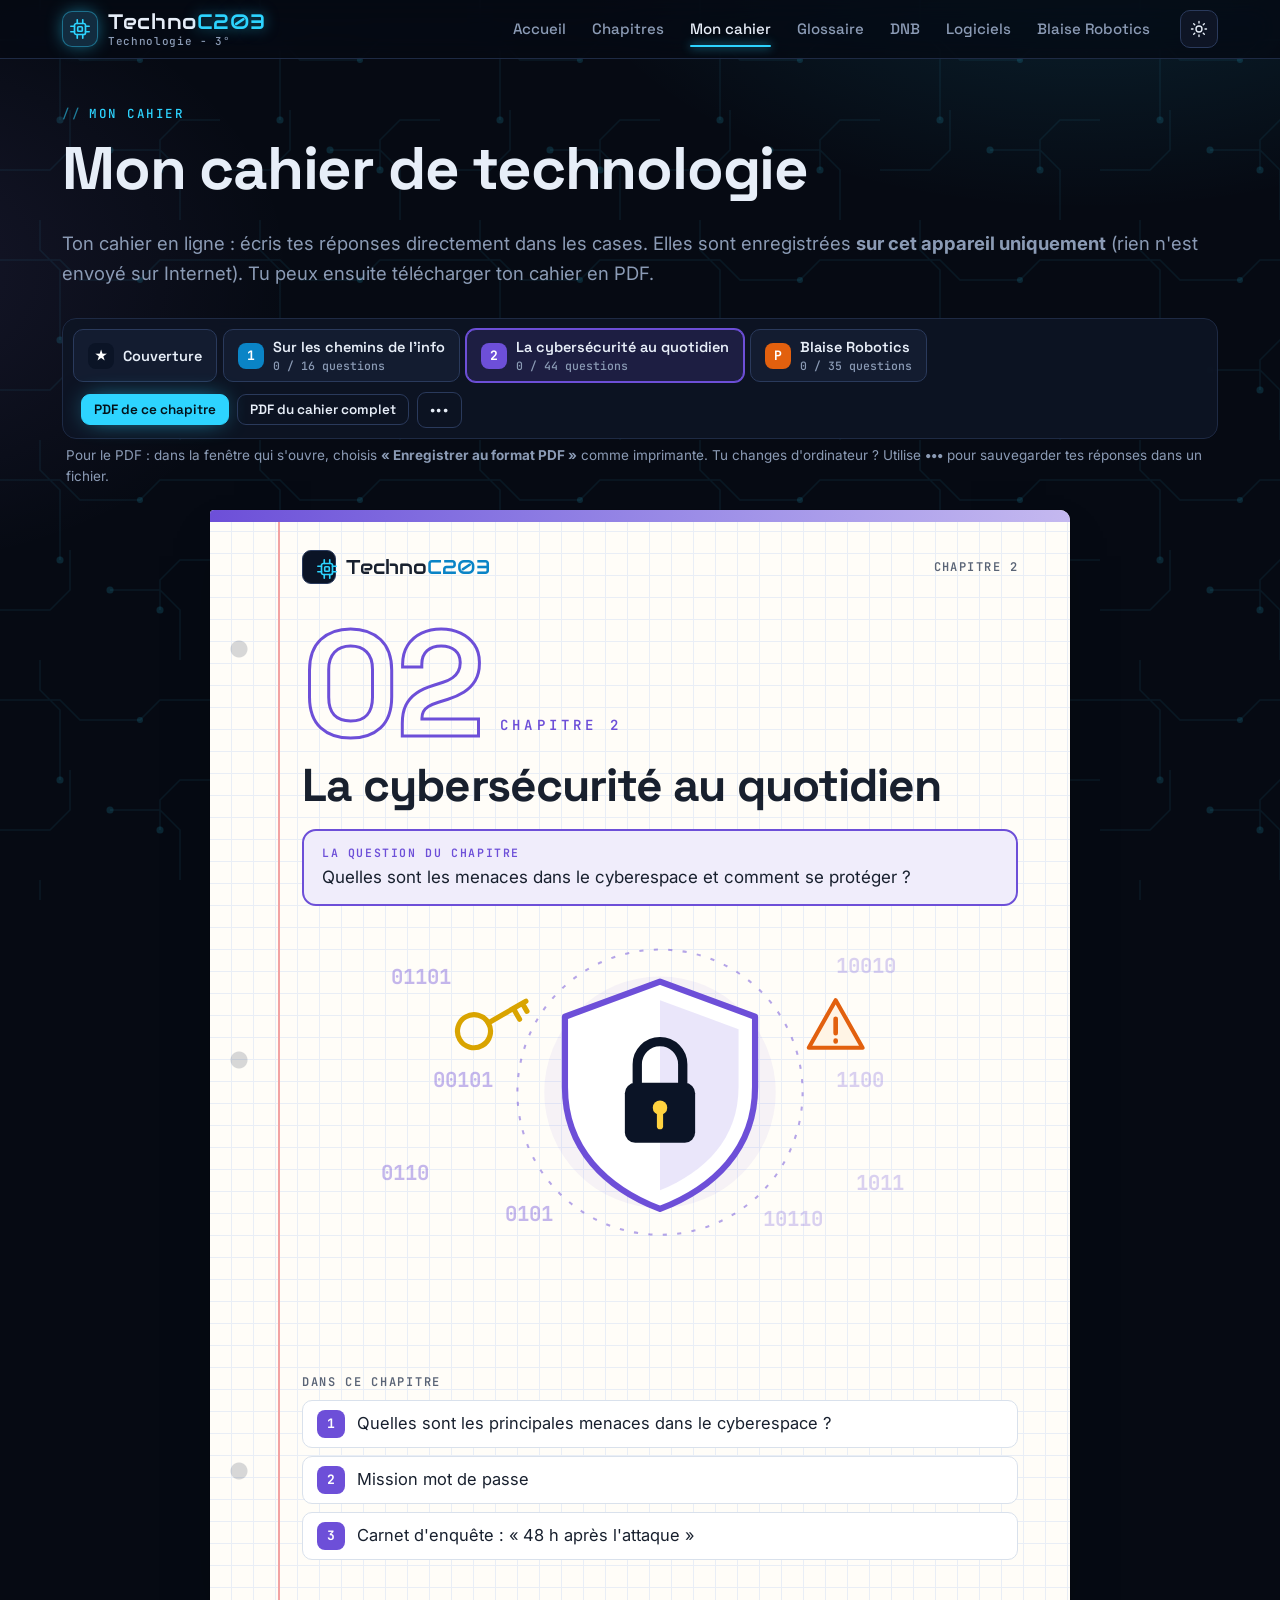
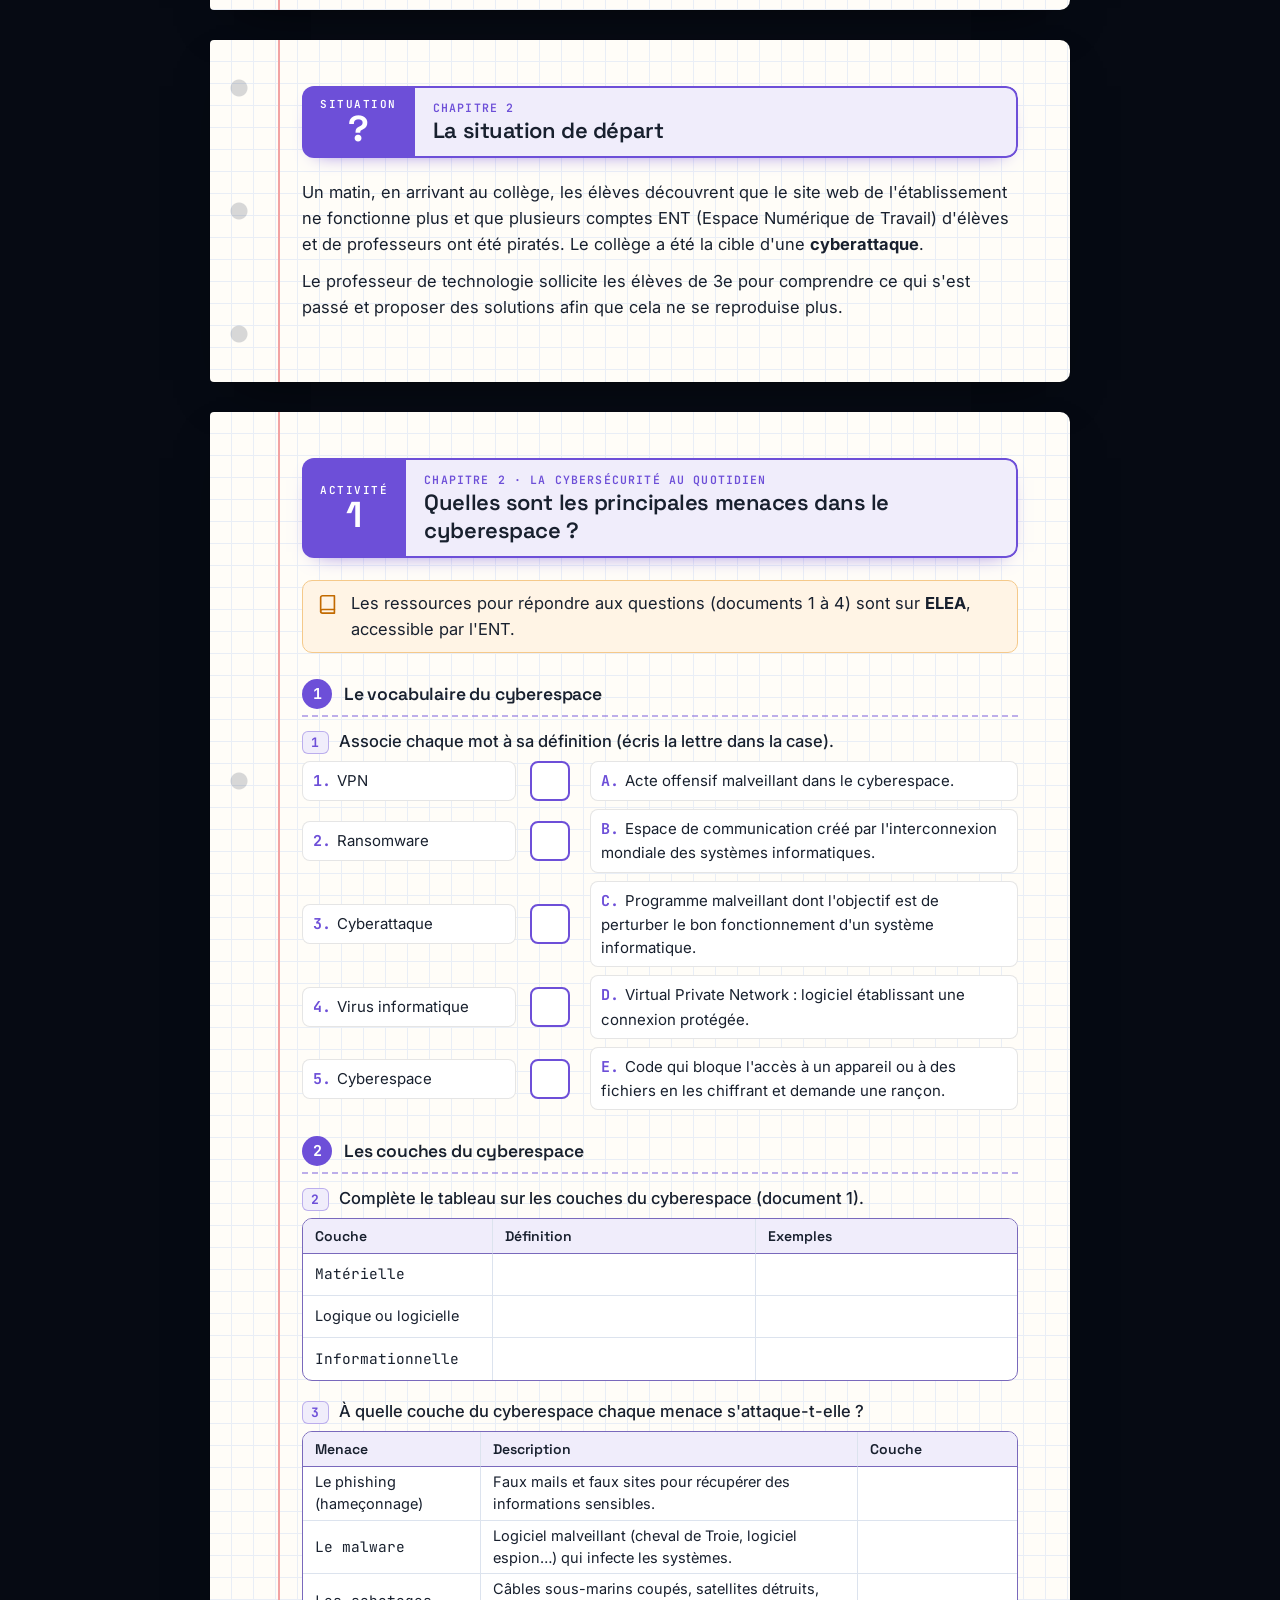
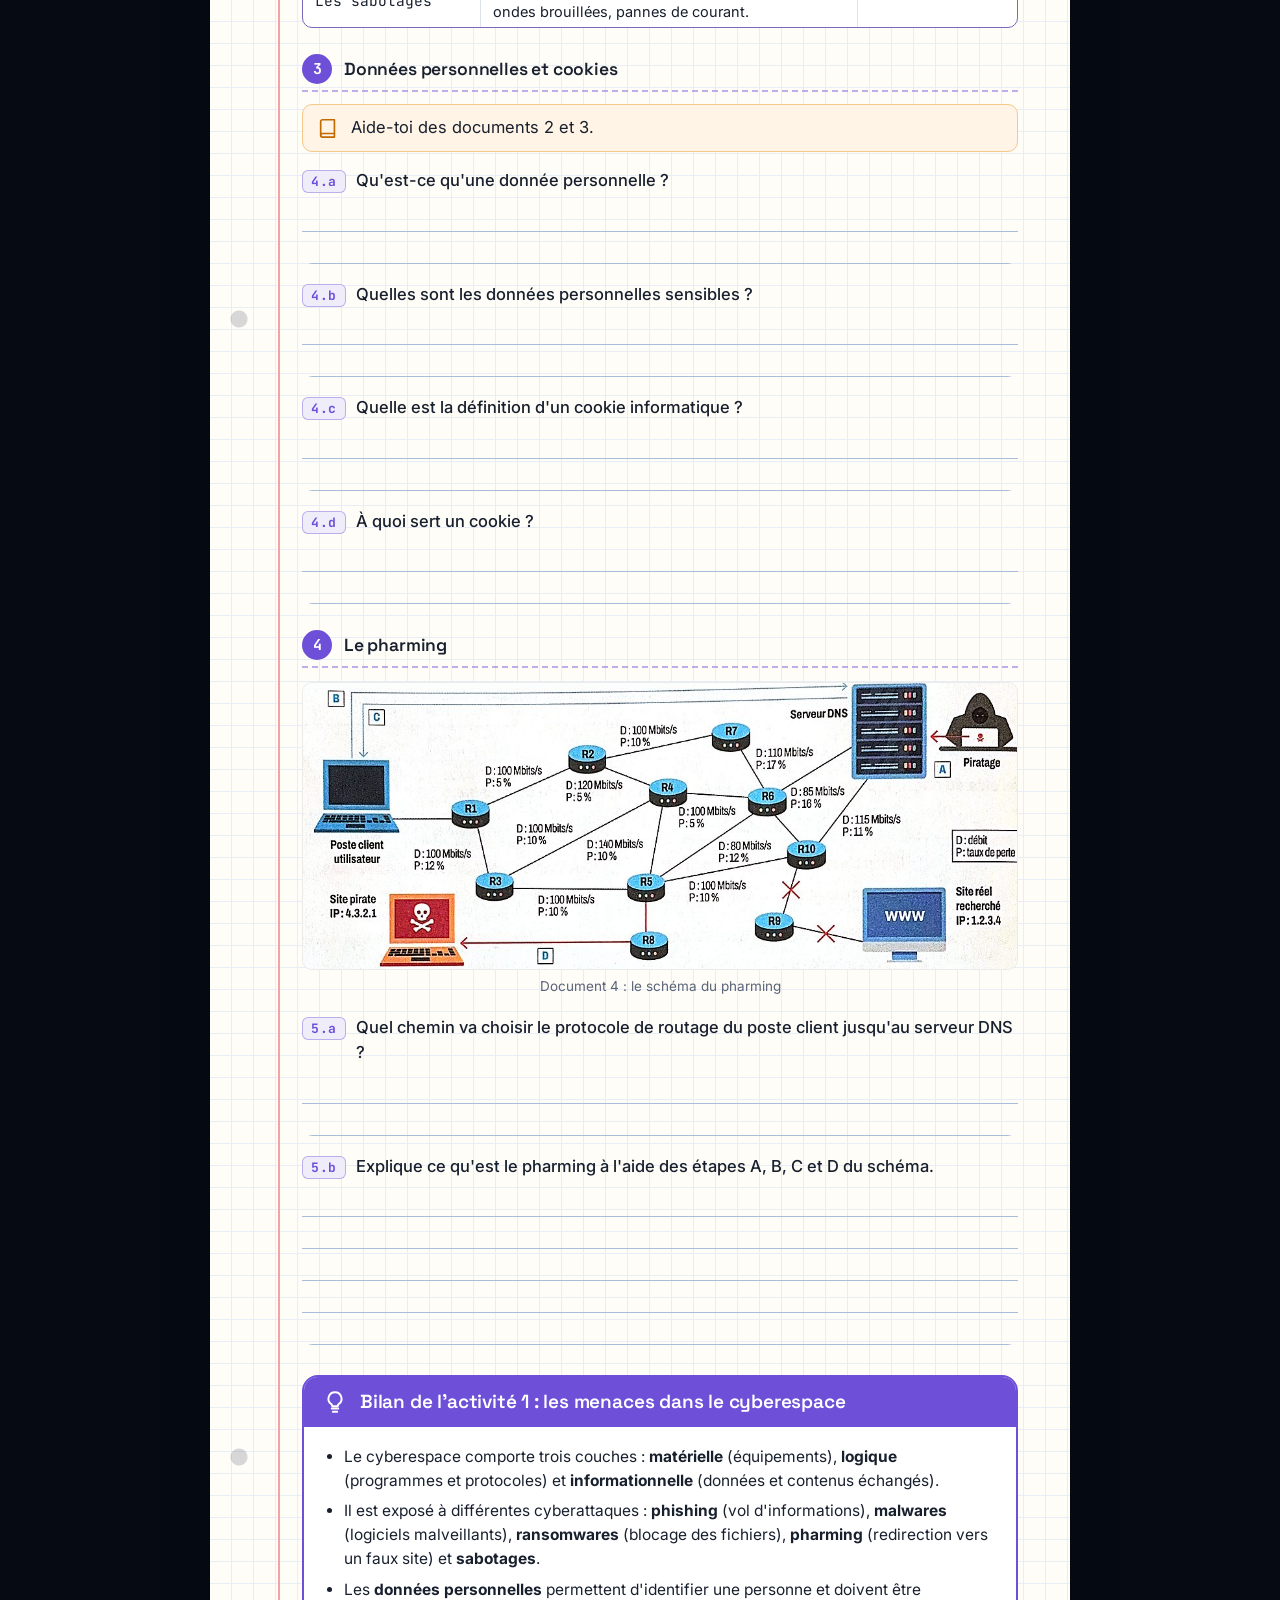
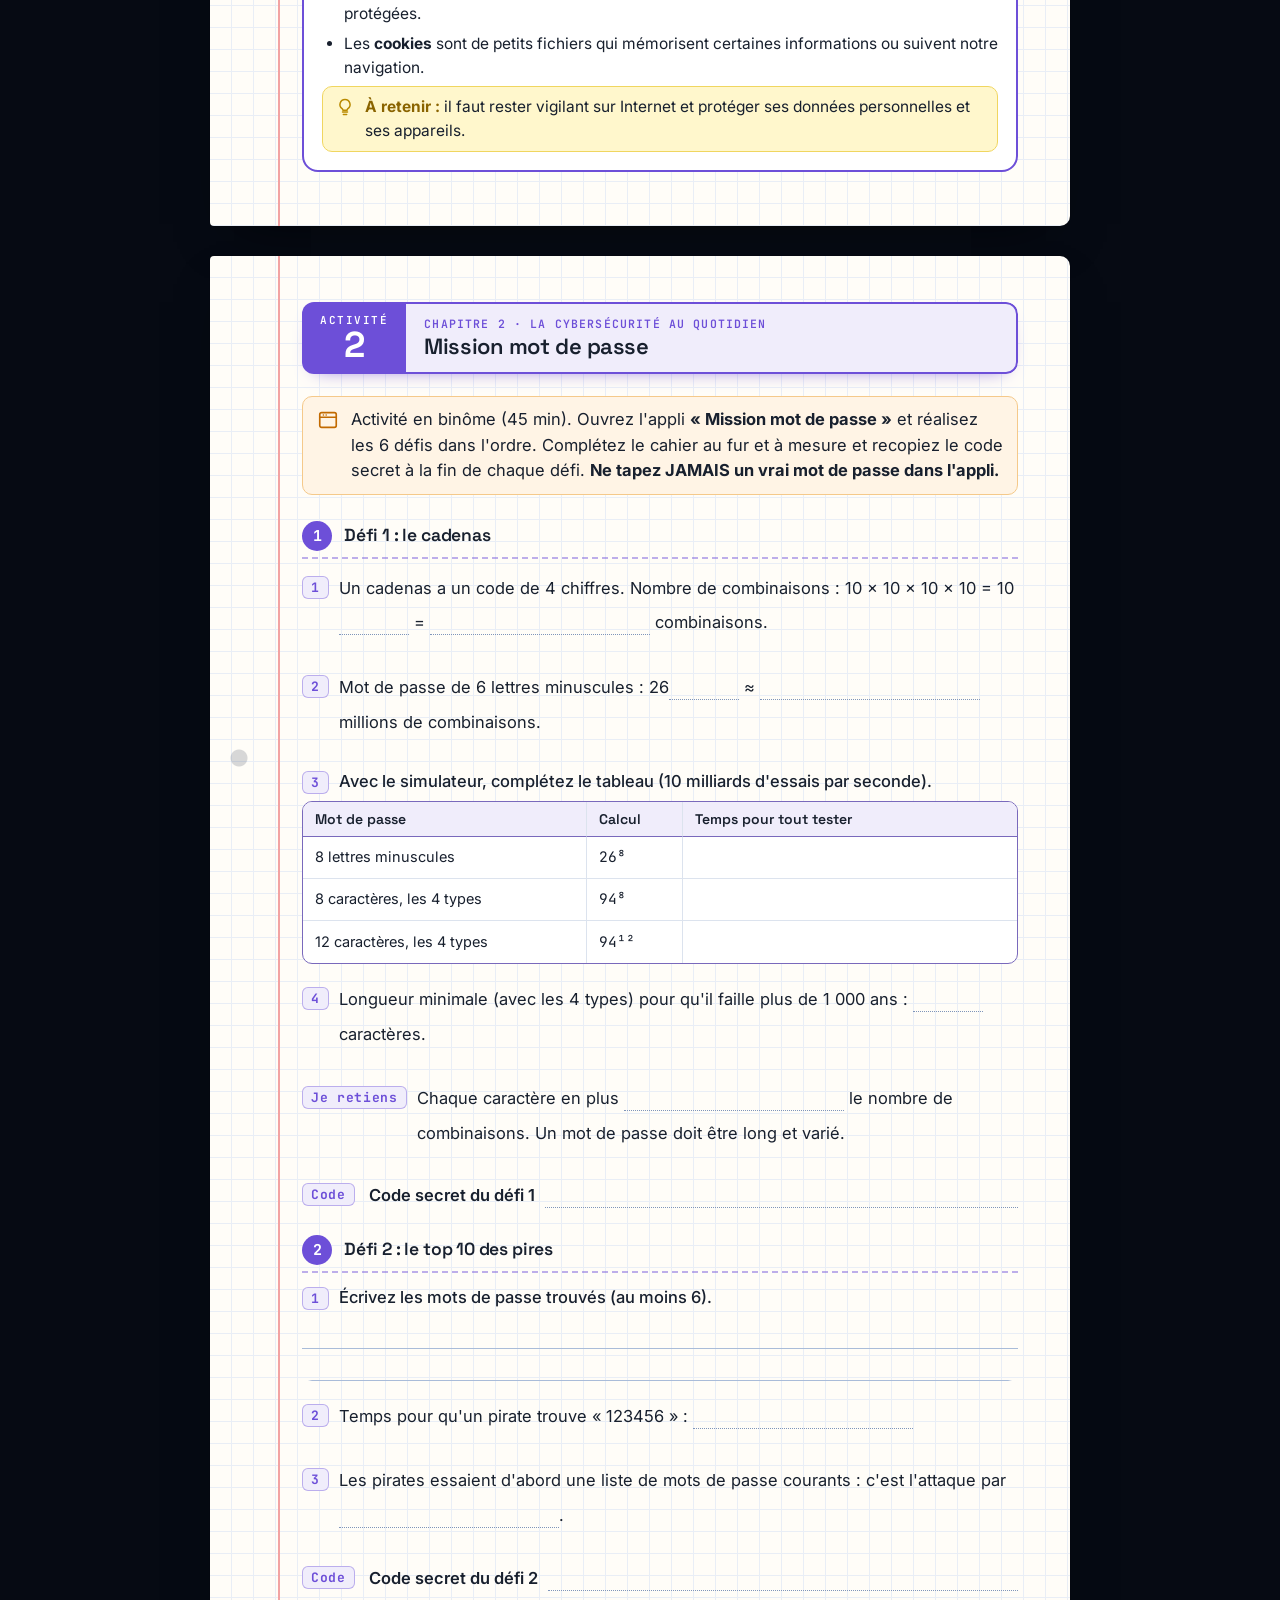
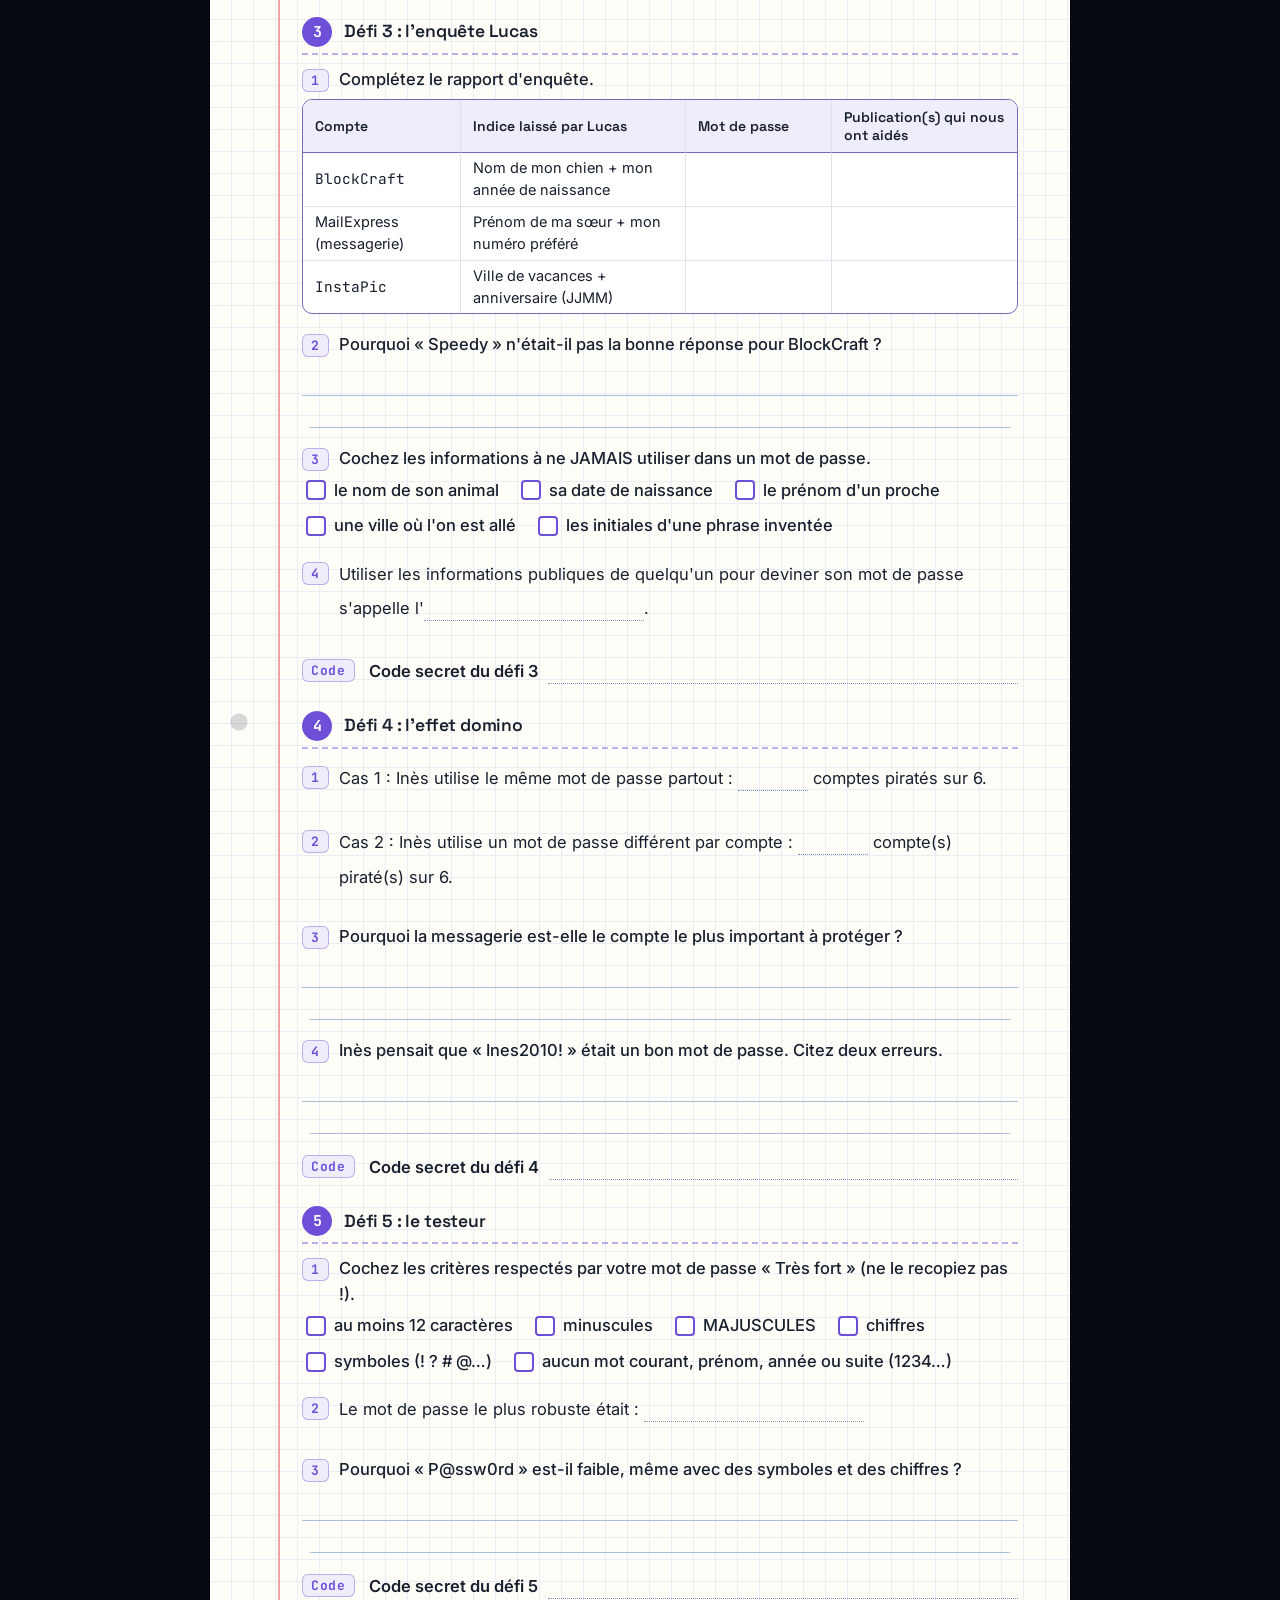
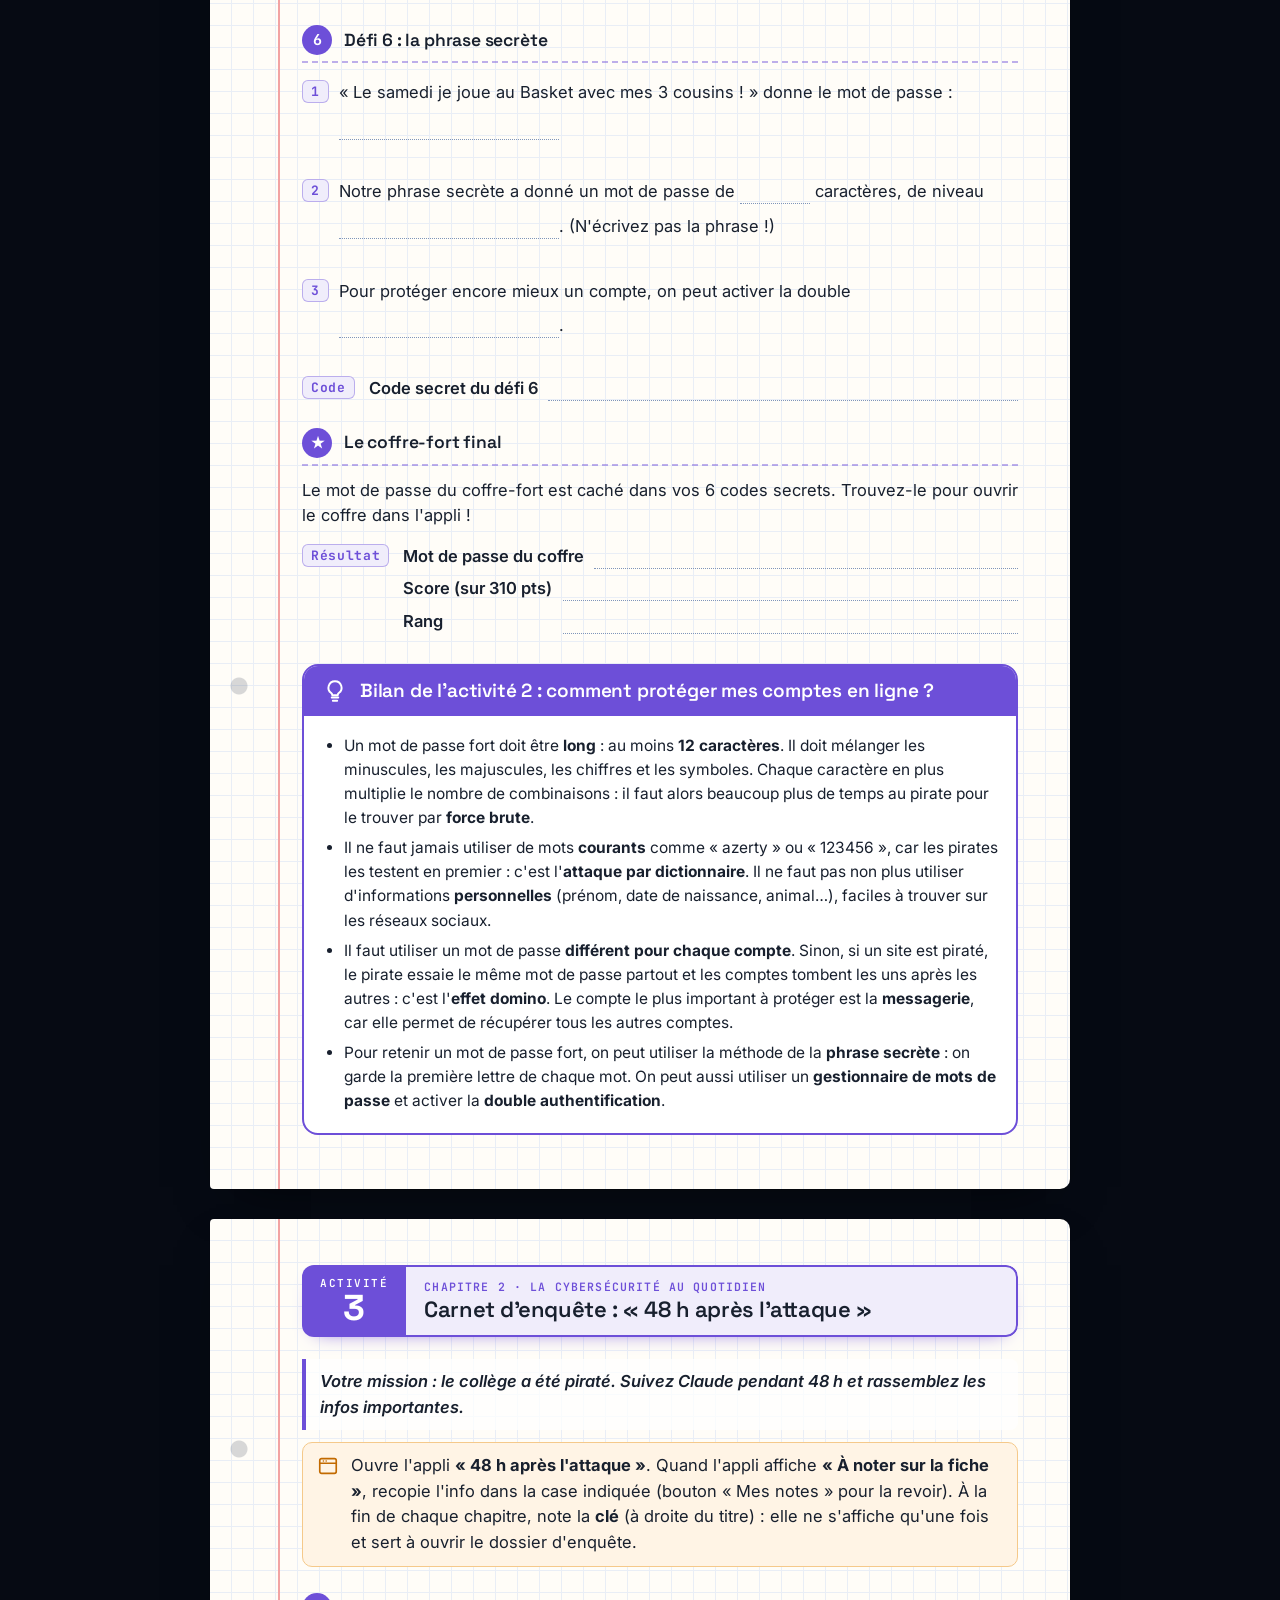
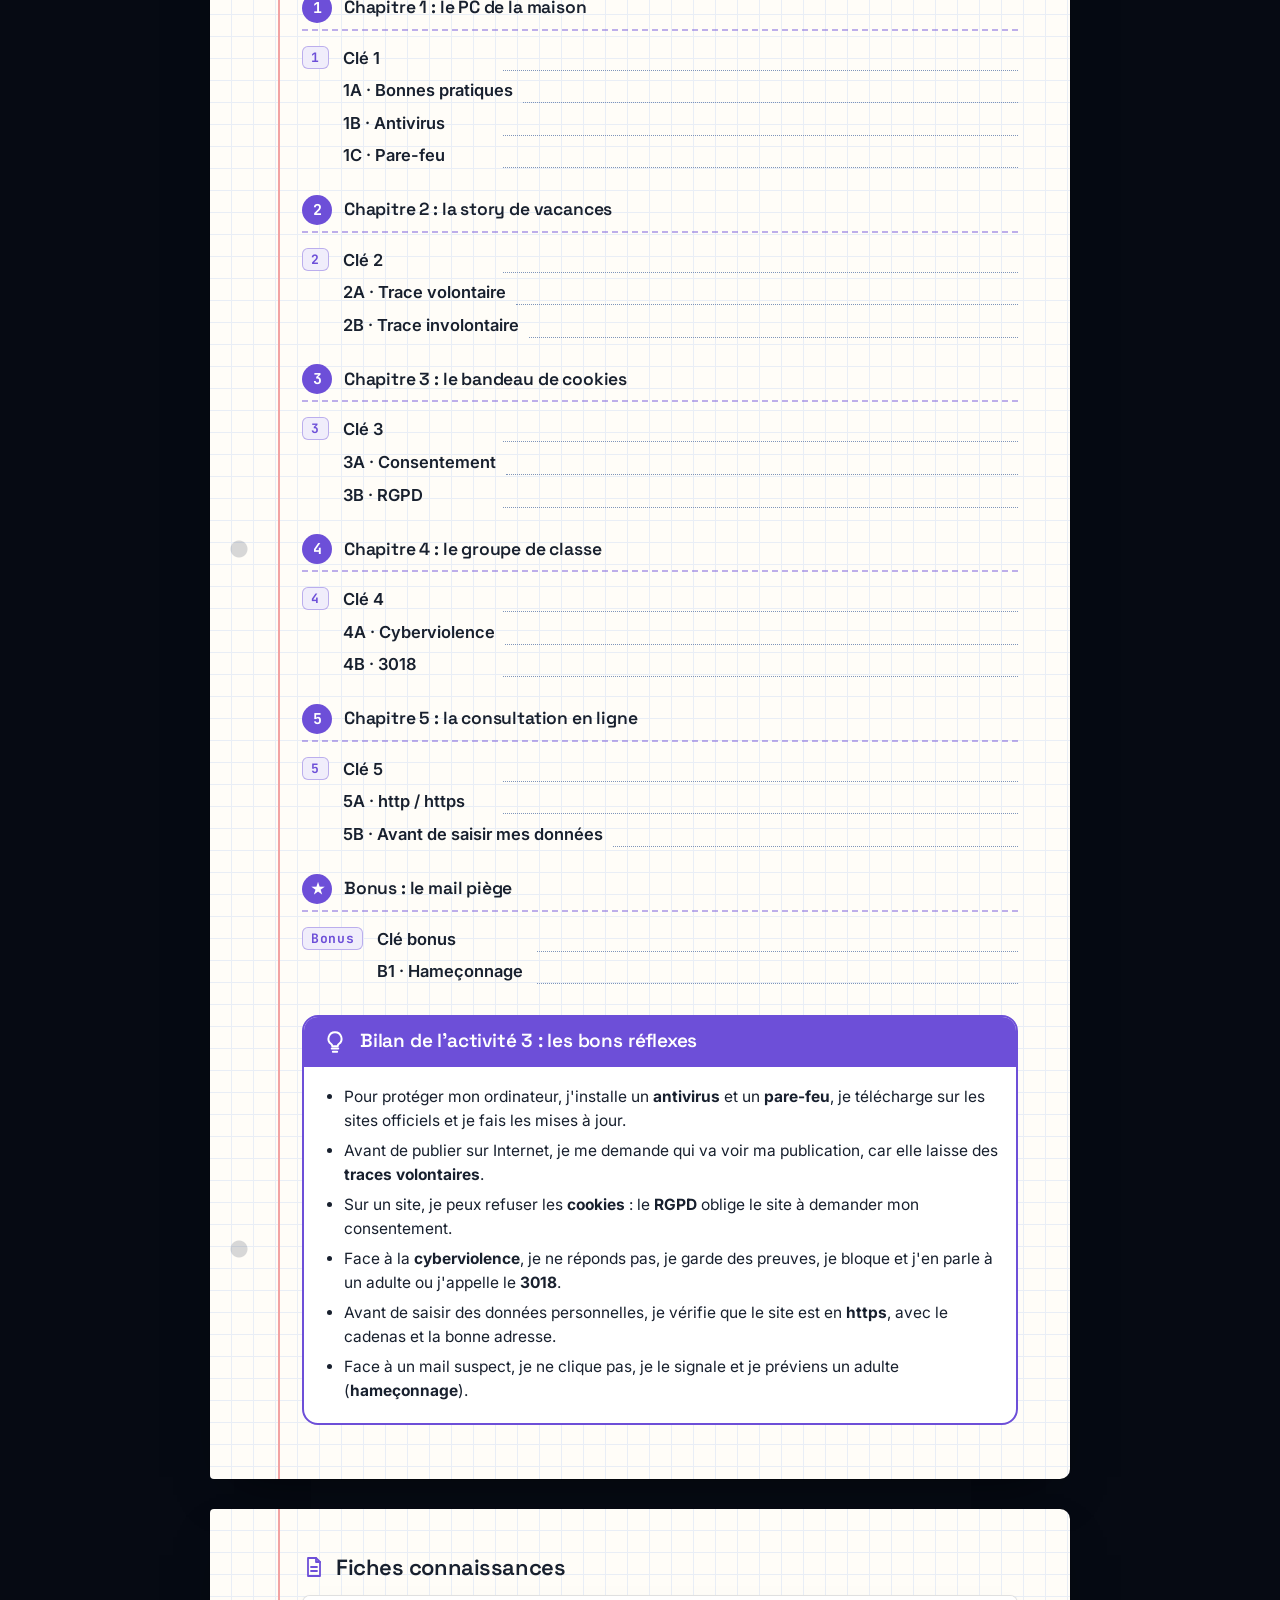
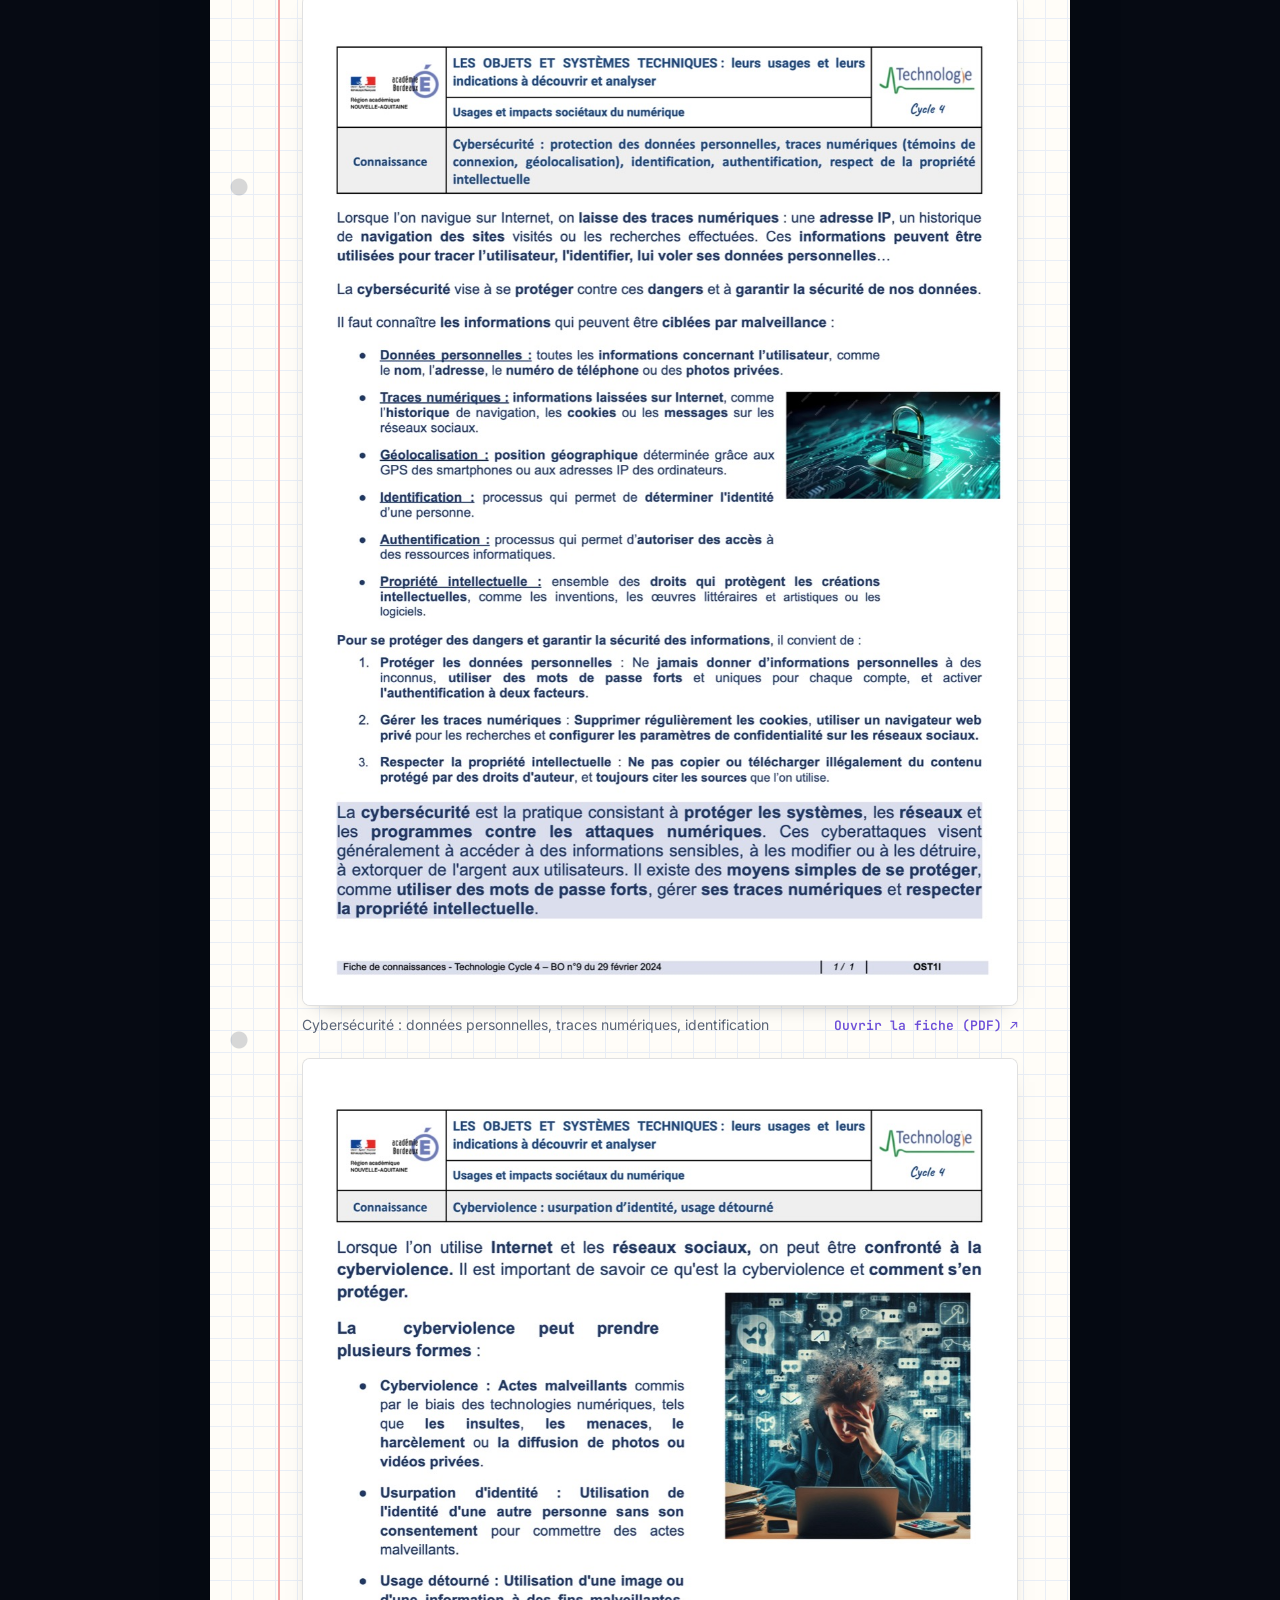
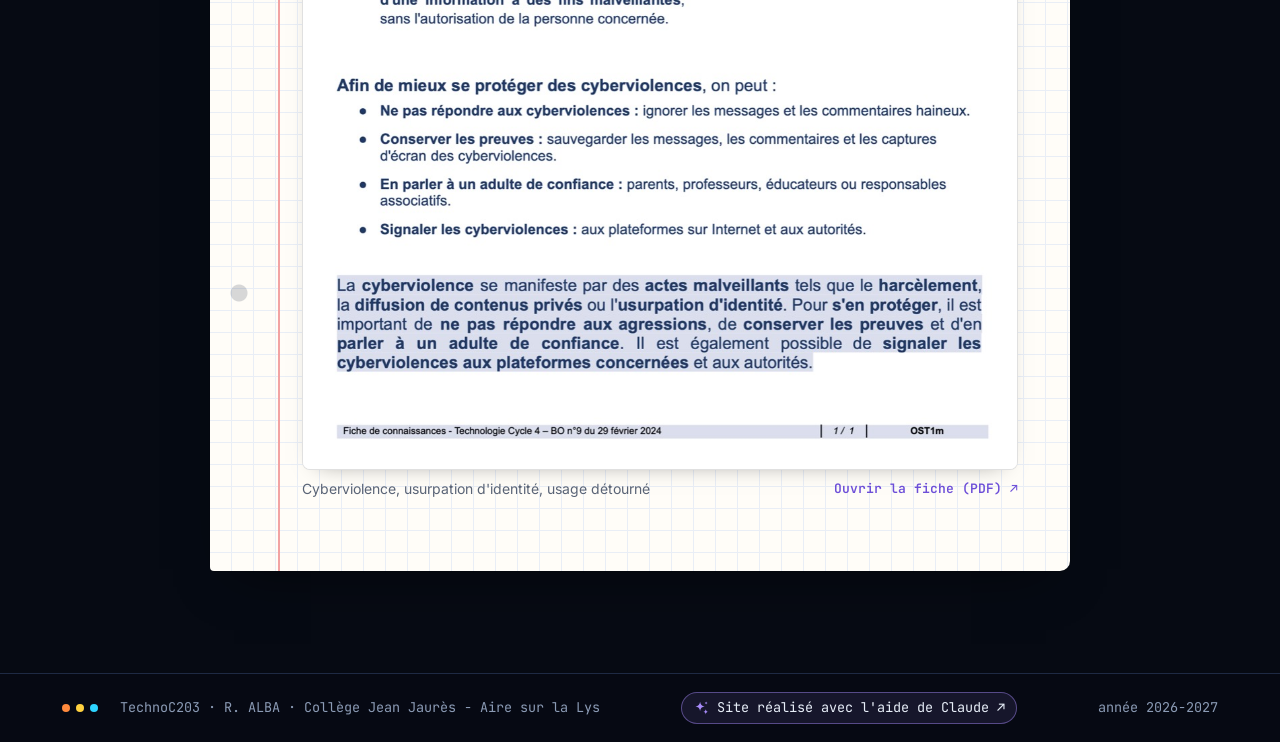
==== cahier.html @ 28602f2d "Mon cahier : activités du chapitre 2 et projet Blaise Robotics Co-Authored-By: Claude Opus 5.5 <nore" ====
<!doctype html>
<html lang="fr">
<head>
<meta charset="utf-8">
<meta name="viewport" content="width=device-width, initial-scale=1">
<title>Mon cahier — TechnoC203</title>
<link rel="preconnect" href="https://fonts.googleapis.com"><link rel="preconnect" href="https://fonts.gstatic.com" crossorigin>
<link rel="stylesheet" href="https://fonts.googleapis.com/css2?family=Audiowide&family=Inter:wght@400;500;600&family=Space+Grotesk:wght@500;600;700&family=JetBrains+Mono:wght@400;500;700&family=Patrick+Hand&display=swap">
<link rel="stylesheet" href="assets/css/style.css?v=20261123131023">
<link rel="stylesheet" href="assets/css/cahier.css?v=20261123131023">
<script src="assets/js/site.js?v=20261123131023"></script>
<script src="assets/js/data/chapitres/liste.js?v=20261123131023"></script>
<script src="assets/js/data/visibilite.js?v=20261123131023"></script>
<script src="assets/js/data/cahier.js?v=20261123131023"></script>
</head>
<body>
<main>
  <header class="page-head noprint">
    <span class="eyebrow">Mon cahier</span>
    <h1>Mon cahier de technologie</h1>
    <p class="lead">Ton cahier en ligne : écris tes réponses directement dans les cases. Elles sont enregistrées <b>sur cet appareil uniquement</b> (rien n'est envoyé sur Internet). Tu peux ensuite télécharger ton cahier en PDF.</p>
  </header>

  <div class="cahier-bar noprint">
    <div class="ctabs" role="tablist" id="tabs"></div>
    <div class="cactions">
      <span class="saved" id="saved" aria-live="polite"></span>
      <button class="btn small" id="pdfChap" type="button">PDF de ce chapitre</button>
      <button class="btn small ghost" id="pdfTout" type="button">PDF du cahier complet</button>
      <details class="more">
        <summary class="btn small ghost" aria-label="Autres actions">•••</summary>
        <div class="more-menu">
          <button type="button" id="exporter">Sauvegarder mes réponses dans un fichier</button>
          <label>Reprendre une sauvegarde<input type="file" id="importer" accept=".json,application/json" hidden></label>
          <button type="button" id="effacer" class="danger">Effacer toutes mes réponses</button>
        </div>
      </details>
    </div>
  </div>
  <p class="pdf-hint noprint">Pour le PDF : dans la fenêtre qui s'ouvre, choisis <b>« Enregistrer au format PDF »</b> comme imprimante. Tu changes d'ordinateur ? Utilise <b>•••</b> pour sauvegarder tes réponses dans un fichier.</p>

  <div id="cahier"></div>
</main>

<script src="assets/js/cahier.js?v=20261123131023"></script>
</body>
</html>
---- assets/css/style.css ----
/* ==========================================================
   Techno 3e — feuille de style commune
   Identité « labo tech » : circuit imprimé, néons, et le
   triptyque Matière (orange) · Énergie (jaune) · Information (cyan).
   ========================================================== */

:root{
  /* --- thème sombre (par défaut) --- */
  --bg:#060A13; --bg-2:#0A1020;
  --surface:#0E1525; --surface-2:#131C30; --surface-3:#1A2540;
  --ink:#E7EEF8; --muted:#8B9BB5; --line:#1E2A44; --line-2:#2A3A5C;
  --accent:#2DD4FF; --accent-ink:#03121A;

  /* triptyque */
  --matiere:#FF8A3D; --energie:#FFD23F; --information:#2DD4FF;

  /* thèmes du programme */
  --t1:var(--information);  /* informatique & programmation */
  --t2:var(--energie);      /* énergie */
  --t3:#A78BFA;             /* objets & systèmes / robot */
  --t4:var(--matiere);      /* matériaux & conception */
  --t5:#4ADE80;             /* développement durable */
  --t6:#F472B6;             /* réseaux & communication */
  --ok:#4ADE80; --ko:#FB7185;

  --trace:rgba(45,212,255,.07); --via:rgba(45,212,255,.13);
  --glow:0 0 0 1px color-mix(in srgb, var(--c, var(--accent)) 55%, transparent), 0 12px 40px -12px color-mix(in srgb, var(--c, var(--accent)) 55%, transparent);
  --shadow:0 1px 0 rgba(255,255,255,.03) inset, 0 10px 30px -14px rgba(0,0,0,.6);
  --radius:16px;
  --f-display:"Space Grotesk","Segoe UI",system-ui,sans-serif;
  --f-body:"Inter",system-ui,-apple-system,"Segoe UI",Roboto,sans-serif;
  --f-mono:"JetBrains Mono",ui-monospace,Menlo,Consolas,monospace;
  color-scheme:dark;
}
:root[data-theme="light"]{
  --bg:#F3F6FB; --bg-2:#EAF0F8;
  --surface:#FFFFFF; --surface-2:#F5F8FC; --surface-3:#EBF1F8;
  --ink:#0A1222; --muted:#55657E; --line:#DCE4EF; --line-2:#C7D3E3;
  --accent:#0088B8; --accent-ink:#FFFFFF;
  --matiere:#D9600F; --energie:#B98A00; --information:#0088B8;
  --t3:#6D4FD8; --t5:#16A34A; --t6:#D0337E; --ok:#16A34A; --ko:#DC2647;
  --trace:rgba(0,120,170,.07); --via:rgba(0,120,170,.12);
  --shadow:0 1px 2px rgba(10,18,34,.05), 0 10px 28px -14px rgba(10,18,34,.18);
  color-scheme:light;
}

*{box-sizing:border-box}
html{scroll-behavior:smooth}
body{
  margin:0; font-family:var(--f-body); font-size:16.5px; line-height:1.6; color:var(--ink);
  background-color:var(--bg);
  background-image:
    radial-gradient(900px 500px at 85% -10%, color-mix(in srgb, var(--information) 14%, transparent), transparent 60%),
    radial-gradient(700px 500px at -10% 30%, color-mix(in srgb, var(--t3) 10%, transparent), transparent 60%),
    var(--pcb);
  background-attachment:fixed;
  min-height:100vh; display:flex; flex-direction:column;
  -webkit-font-smoothing:antialiased;
}
/* motif circuit imprimé (pistes + pastilles) */
:root{ --pcb:url("data:image/svg+xml,%3Csvg xmlns='http://www.w3.org/2000/svg' width='220' height='220' fill='none'%3E%3Cg stroke='%232DD4FF' stroke-opacity='.07' stroke-width='1.5'%3E%3Cpath d='M0 40h60l20 20h60l20-20h60M40 0v30l20 20v70M180 220v-50l-20-20H110M220 120h-40l-20 20v30M0 170h50l20-20v-40'/%3E%3C/g%3E%3Cg fill='%232DD4FF' fill-opacity='.14'%3E%3Ccircle cx='60' cy='120' r='3.5'/%3E%3Ccircle cx='110' cy='150' r='3.5'/%3E%3Ccircle cx='160' cy='170' r='3.5'/%3E%3Ccircle cx='70' cy='110' r='0'/%3E%3Ccircle cx='140' cy='60' r='3'/%3E%3C/g%3E%3C/svg%3E"); }
:root[data-theme="light"]{ --pcb:url("data:image/svg+xml,%3Csvg xmlns='http://www.w3.org/2000/svg' width='220' height='220' fill='none'%3E%3Cg stroke='%230088B8' stroke-opacity='.08' stroke-width='1.5'%3E%3Cpath d='M0 40h60l20 20h60l20-20h60M40 0v30l20 20v70M180 220v-50l-20-20H110M220 120h-40l-20 20v30M0 170h50l20-20v-40'/%3E%3C/g%3E%3Cg fill='%230088B8' fill-opacity='.14'%3E%3Ccircle cx='60' cy='120' r='3.5'/%3E%3Ccircle cx='110' cy='150' r='3.5'/%3E%3Ccircle cx='160' cy='170' r='3.5'/%3E%3Ccircle cx='140' cy='60' r='3'/%3E%3C/g%3E%3C/svg%3E"); }

main{flex:1; width:100%; max-width:1200px; margin:0 auto; padding:34px 22px 72px}
a{color:var(--accent); text-underline-offset:3px}
img{max-width:100%}
h1,h2,h3{font-family:var(--f-display); line-height:1.1; margin:0 0 .45em; letter-spacing:-.02em}
h1{font-size:clamp(34px,5.2vw,60px); font-weight:700}
h2{font-size:clamp(22px,2.6vw,28px); font-weight:600}
h3{font-size:18.5px; font-weight:600; letter-spacing:-.01em}
p{margin:0 0 .8em}
code,kbd{font-family:var(--f-mono); font-size:.86em; background:var(--surface-2); border:1px solid var(--line); border-radius:6px; padding:1px 6px}
:focus-visible{outline:2px solid var(--accent); outline-offset:3px; border-radius:6px}
.sr-only{position:absolute;width:1px;height:1px;overflow:hidden;clip:rect(0 0 0 0);white-space:nowrap}
.ico{width:1em; height:1em; display:inline-block; vertical-align:-.15em; flex:none}
::selection{background:color-mix(in srgb, var(--accent) 35%, transparent)}

/* ---------- En-tête ---------- */
.site-header{position:sticky; top:0; z-index:50; background:color-mix(in srgb, var(--bg) 78%, transparent);
  backdrop-filter:blur(14px) saturate(1.4); -webkit-backdrop-filter:blur(14px) saturate(1.4); border-bottom:1px solid var(--line)}
.site-header .bar{max-width:1200px; margin:0 auto; padding:10px 22px; display:flex; align-items:center; gap:18px}
.brand{display:flex; align-items:center; gap:10px; text-decoration:none; color:var(--ink); font-family:var(--f-display); font-weight:700; font-size:19px; white-space:nowrap; letter-spacing:-.02em}
.brand b{color:var(--accent); font-weight:400}
.brand-txt{display:flex; flex-direction:column; line-height:1.05}
.brand-name{font-family:"Audiowide", var(--f-display); font-weight:400; font-size:21px; letter-spacing:.03em}
.brand-name b{text-shadow:0 0 14px color-mix(in srgb, var(--accent) 55%, transparent)}
.brand-sub{font-family:var(--f-mono); font-size:11px; font-weight:500; letter-spacing:.06em; color:var(--muted); margin-top:3px}
.brand-logo{width:36px; height:36px; border-radius:10px; display:grid; place-items:center; color:var(--accent);
  background:color-mix(in srgb, var(--accent) 12%, var(--surface)); border:1px solid color-mix(in srgb, var(--accent) 40%, transparent);
  box-shadow:0 0 20px -6px var(--accent)}
.brand-logo svg{width:22px; height:22px}
.nav{display:flex; gap:2px; margin-left:auto; flex-wrap:wrap}
.nav a{font-family:var(--f-display); font-weight:500; font-size:15px; text-decoration:none; color:var(--muted); padding:7px 12px; border-radius:9px; position:relative}
.nav a:hover{color:var(--ink); background:var(--surface-2)}
.nav a[aria-current="page"]{color:var(--ink)}
.nav a[aria-current="page"]::after{content:""; position:absolute; left:12px; right:12px; bottom:1px; height:2px; border-radius:2px; background:var(--accent); box-shadow:0 0 10px var(--accent)}
.icon-btn{border:1px solid var(--line-2); background:var(--surface); color:var(--ink); width:38px; height:38px; border-radius:10px; cursor:pointer; display:grid; place-items:center; flex:none}
.icon-btn:hover{border-color:var(--accent); color:var(--accent)}
.icon-btn svg{width:18px; height:18px}
.menu-btn{display:none}
@media (max-width:1000px){
  .menu-btn{display:grid; margin-left:auto}
  .nav{display:none; position:absolute; left:0; right:0; top:100%; background:var(--surface); border-bottom:1px solid var(--line); flex-direction:column; padding:10px 14px 16px; box-shadow:var(--shadow)}
  .nav.open{display:flex}
  .nav a{padding:11px 12px; font-size:16px}
  .nav a[aria-current="page"]::after{left:0; right:auto; top:10px; bottom:10px; width:3px; height:auto}
}

.apercu-bar{position:sticky; top:59px; z-index:40; background:var(--energie); color:#1a1300; font:600 13.5px var(--f-body); padding:8px 22px; display:flex; gap:12px; justify-content:center; align-items:center; flex-wrap:wrap}
.apercu-bar button{font:600 13px var(--f-body); border:1px solid #1a1300; background:transparent; color:#1a1300; border-radius:8px; padding:3px 10px; cursor:pointer}
.tag.masque{color:#1a1300; background:var(--energie); border-color:transparent}

/* ---------- Pied de page ---------- */
.site-footer{border-top:1px solid var(--line); background:color-mix(in srgb, var(--bg) 85%, transparent); color:var(--muted); font-size:13.5px; font-family:var(--f-mono)}
.site-footer .bar{max-width:1200px; margin:0 auto; padding:18px 22px; display:flex; flex-wrap:wrap; gap:8px 24px; justify-content:space-between; align-items:center}
.ia-badge{display:inline-flex; align-items:center; gap:7px; padding:4px 11px; border-radius:999px; border:1px solid color-mix(in srgb, var(--t3) 45%, transparent); background:color-mix(in srgb, var(--t3) 10%, transparent); color:var(--ink)}
a.ia-badge{text-decoration:none}
a.ia-badge:hover{border-color:var(--t3); color:var(--t3)}
@media (max-width:600px){ .site-footer{font-size:12px} .ia-badge{padding:4px 9px} }
.ia-badge .ico{width:17px; height:17px; color:var(--t3)}
.triad-dots{display:inline-flex; gap:6px; align-items:center}
.triad-dots i{width:8px; height:8px; border-radius:50%; display:inline-block}

/* ---------- Titres de page ---------- */
.page-head{margin:6px 0 30px}
.eyebrow{font-family:var(--f-mono); font-size:12.5px; letter-spacing:.12em; text-transform:uppercase; color:var(--accent); font-weight:500; margin-bottom:12px; display:inline-flex; align-items:center; gap:8px}
.eyebrow::before{content:"//"; opacity:.55}
.lead{font-size:18.5px; color:var(--muted)}
.grad{background:linear-gradient(90deg, var(--matiere), var(--energie) 45%, var(--information)); -webkit-background-clip:text; background-clip:text; color:transparent}

/* ---------- Cartes & grilles ---------- */
.grid{display:grid; gap:16px; grid-template-columns:repeat(auto-fill, minmax(min(100%, 280px), 1fr))}
.card{--c:var(--accent); background:linear-gradient(180deg, var(--surface-2), var(--surface)); border:1px solid var(--line); border-radius:var(--radius); padding:22px; box-shadow:var(--shadow); position:relative; overflow:hidden}
.card::before{content:""; position:absolute; left:0; right:0; top:0; height:2px; background:linear-gradient(90deg, transparent, var(--c), transparent); opacity:0; transition:opacity .2s}
a.card{display:block; text-decoration:none; color:inherit; transition:transform .2s, box-shadow .2s, border-color .2s}
a.card:hover, .card.hoverable:hover{transform:translateY(-3px); border-color:transparent; box-shadow:var(--glow)}
a.card:hover::before{opacity:1}
.card h3{margin-bottom:6px}
.logo-box{width:46px; height:46px; border-radius:12px; background:#fff; border:1px solid var(--line); display:grid; place-items:center; flex:none; box-shadow:0 1px 3px rgba(0,0,0,.08)}
.logo-box img{width:30px; height:30px; object-fit:contain; display:block}
.logo-box .ico{display:none; width:22px; height:22px; color:var(--c, var(--accent))}
.logo-box.no-logo{background:color-mix(in srgb, var(--c, var(--accent)) 12%, transparent); border-color:color-mix(in srgb, var(--c, var(--accent)) 35%, transparent); box-shadow:none}
.logo-box.no-logo .ico{display:block}
.card-title{display:flex; gap:12px; align-items:center; margin-bottom:10px}
.card-title h3{margin:0}
.card p{color:var(--muted); font-size:15px; margin:0}
.card .card-foot{margin-top:16px; display:flex; flex-wrap:wrap; gap:6px; align-items:center}
.card-icon{width:46px; height:46px; border-radius:12px; display:grid; place-items:center; margin-bottom:16px; color:var(--c);
  background:color-mix(in srgb, var(--c) 12%, transparent); border:1px solid color-mix(in srgb, var(--c) 35%, transparent)}
.card-icon svg{width:23px; height:23px}
.card-num{position:absolute; top:18px; right:20px; font-family:var(--f-mono); font-size:12px; color:var(--muted); opacity:.7}
.card .arrow{position:absolute; right:20px; bottom:18px; color:var(--c); opacity:0; transform:translateX(-6px); transition:.2s}
a.card:hover .arrow{opacity:1; transform:none}

.tag{display:inline-flex; align-items:center; gap:5px; font-family:var(--f-mono); font-size:11.5px; font-weight:500; padding:3px 9px; border-radius:6px; background:var(--surface-3); color:var(--muted); border:1px solid var(--line); white-space:nowrap; letter-spacing:.01em}
.tag[class*=" t"]{--k:var(--accent); color:var(--k); background:color-mix(in srgb, var(--k) 12%, transparent); border-color:color-mix(in srgb, var(--k) 30%, transparent)}
.tag.t1{--k:var(--t1)} .tag.t2{--k:var(--t2)} .tag.t3{--k:var(--t3)} .tag.t4{--k:var(--t4)} .tag.t5{--k:var(--t5)} .tag.t6{--k:var(--t6)}
.tag.soon{border-style:dashed}

.btn{display:inline-flex; align-items:center; gap:8px; font-family:var(--f-display); font-weight:600; font-size:15.5px; padding:11px 20px; border-radius:11px; border:1px solid var(--accent); background:var(--accent); color:var(--accent-ink); text-decoration:none; cursor:pointer; box-shadow:0 0 24px -8px var(--accent); transition:transform .15s, box-shadow .15s}
.btn:hover{transform:translateY(-1px); box-shadow:0 0 32px -6px var(--accent)}
.btn.ghost{background:transparent; color:var(--ink); border-color:var(--line-2); box-shadow:none}
.btn.ghost:hover{border-color:var(--accent); color:var(--accent)}
.btn.small{font-size:13.5px; padding:6px 12px; border-radius:9px}
.btn[disabled]{opacity:.45; cursor:not-allowed}

/* ---------- Barre d'outils (recherche / filtres) ---------- */
.toolbar{display:flex; flex-wrap:wrap; gap:10px; align-items:center; margin-bottom:20px}
.search{flex:1 1 260px; display:flex; align-items:center; gap:10px; background:var(--surface); border:1px solid var(--line-2); border-radius:12px; padding:0 14px; font-family:var(--f-mono)}
.search::before{content:">"; color:var(--accent); font-weight:700}
.search:focus-within{border-color:var(--accent); box-shadow:0 0 0 3px color-mix(in srgb, var(--accent) 20%, transparent)}
.search input{border:0; outline:0; background:transparent; color:var(--ink); font:inherit; font-size:15px; padding:11px 0; width:100%}
.search input::placeholder{color:var(--muted)}
.search svg{display:none}
.chips{display:flex; flex-wrap:wrap; gap:6px}
.chip{font:500 13.5px var(--f-display); padding:7px 13px; border-radius:999px; border:1px solid var(--line-2); background:var(--surface); color:var(--muted); cursor:pointer; display:inline-flex; gap:6px; align-items:center}
.chip:hover{color:var(--ink); border-color:var(--muted)}
.chip[aria-pressed="true"]{background:color-mix(in srgb, var(--accent) 14%, var(--surface)); color:var(--accent); border-color:var(--accent)}
.count{font-family:var(--f-mono); font-size:12.5px; color:var(--muted); margin:-4px 0 16px}
.count::before{content:"› "}
.empty{text-align:center; color:var(--muted); padding:40px 10px; border:1px dashed var(--line-2); border-radius:var(--radius); font-family:var(--f-mono); font-size:14px}

/* ---------- Accueil : hero ---------- */
.hero{display:grid; grid-template-columns:1.1fr .9fr; gap:30px; align-items:center; margin:0 0 48px; min-height:min(76vh, 600px)}
.hero h1{font-size:clamp(40px,6vw,72px); line-height:1.02}
.hero h1 .l{display:block}
.hero h1.motto{font-size:clamp(26px,4.3vw,58px); line-height:1.1}
.hero h1.motto .l{white-space:nowrap}
.hero h1 .m{color:var(--matiere)} .hero h1 .e{color:var(--energie)} .hero h1 .i{color:var(--information)}
.terminal{font-family:var(--f-mono); font-size:14.5px; color:var(--muted); background:var(--surface); border:1px solid var(--line); border-radius:10px; padding:10px 14px; display:flex; gap:8px; margin:6px 0 20px; width:min(100%, 440px); overflow:hidden; white-space:nowrap}
.terminal .p{color:var(--t5)} .terminal .typed{color:var(--ink)}
.caret{display:inline-block; width:8px; height:1.1em; background:var(--accent); vertical-align:-.2em; animation:blink 1s steps(1) infinite}
@keyframes blink{50%{opacity:0}}
.hero-actions{display:flex; flex-wrap:wrap; gap:10px; margin-top:26px}
.hero-visual{position:relative}
.hero-visual svg{width:100%; height:auto; display:block; overflow:visible}
.sys-label{font-family:var(--f-mono); font-size:11px; letter-spacing:.14em; fill:var(--muted)}
.sys-name{font-family:var(--f-display); font-size:15px; font-weight:600; fill:var(--ink)}
@media (max-width:880px){ .hero{grid-template-columns:1fr; min-height:0} .hero-visual{max-width:440px; margin:0 auto; width:100%} }

.stats{display:grid; grid-template-columns:repeat(4,1fr); border:1px solid var(--line); border-radius:var(--radius); background:var(--surface); margin:0 0 44px; overflow:hidden}
.stats div{padding:16px 20px; border-right:1px solid var(--line)}
.stats div:last-child{border-right:0}
.stats b{display:block; font-family:var(--f-display); font-size:30px; letter-spacing:-.02em}
.stats span{font-family:var(--f-mono); font-size:12px; color:var(--muted); text-transform:uppercase; letter-spacing:.08em}
@media (max-width:700px){ .stats{grid-template-columns:1fr 1fr} .stats div:nth-child(2){border-right:0} .stats div:nth-child(-n+2){border-bottom:1px solid var(--line)} }

.section{margin-top:48px}
.section-head{display:flex; align-items:end; justify-content:space-between; gap:12px; margin-bottom:16px}
.section-head a{font-family:var(--f-mono); font-size:13.5px; text-decoration:none}

.word-card{display:grid; grid-template-columns:auto 1fr auto; gap:18px; align-items:center}
.word-card .word{font-family:var(--f-display); font-size:24px; font-weight:700; margin:0}
@media (max-width:700px){ .word-card{grid-template-columns:1fr} }

.news{list-style:none; padding:0; margin:0; display:grid; gap:8px}
.news li{display:flex; gap:16px; align-items:baseline; background:var(--surface); border:1px solid var(--line); border-radius:12px; padding:13px 18px}
.news time{font-family:var(--f-mono); font-size:12.5px; color:var(--accent); flex:none; min-width:90px}

/* ---------- Glossaire ---------- */
.alpha{display:flex; flex-wrap:wrap; gap:4px; margin-bottom:20px}
.alpha a, .alpha span{font-family:var(--f-mono); font-weight:500; font-size:13px; width:32px; height:32px; display:grid; place-items:center; border-radius:8px; text-decoration:none}
.alpha a{background:var(--surface); border:1px solid var(--line-2); color:var(--ink)}
.alpha a:hover{border-color:var(--accent); color:var(--accent); box-shadow:0 0 14px -4px var(--accent)}
.alpha span{color:var(--line-2)}
.letter-group{margin-bottom:28px; scroll-margin-top:90px}
.letter-group > h2{font-family:var(--f-mono); color:var(--accent); font-size:20px; border-bottom:1px solid var(--line); padding-bottom:6px; margin-bottom:12px}
.letter-group > h2::before{content:"0x"; color:var(--muted); font-size:13px; margin-right:4px}
.terms{display:grid; gap:10px; grid-template-columns:repeat(auto-fill, minmax(min(100%, 420px), 1fr))}
.term{background:var(--surface); border:1px solid var(--line); border-left:3px solid var(--k, var(--accent)); border-radius:12px; padding:14px 18px}
.term-head{display:flex; flex-wrap:wrap; gap:8px 12px; align-items:center; margin-bottom:6px}
.term-head h3{margin:0; font-size:17.5px}
.term p{margin:0; font-size:15.5px}
.term .ex{margin-top:6px; color:var(--muted); font-size:14.5px}
.term .ex::before{content:"ex. "; font-family:var(--f-mono); color:var(--k, var(--accent))}
mark{background:color-mix(in srgb, var(--energie) 35%, transparent); color:inherit; border-radius:3px; padding:0 2px}

/* ---------- DNB ---------- */
.doc{background:var(--surface); border:1px solid var(--line); border-radius:12px; padding:16px 18px; margin:12px 0; font-size:15.5px; position:relative}
.doc h4{font-family:var(--f-mono); font-weight:500; font-size:12.5px; text-transform:uppercase; letter-spacing:.1em; color:var(--accent); margin:0 0 10px}
.doc table{border-collapse:collapse; width:100%; font-size:14.5px}
.doc th,.doc td{border:1px solid var(--line); padding:7px 10px; text-align:left}
.doc th{background:var(--surface-2); font-family:var(--f-display)}
.algo{font-family:var(--f-mono); font-size:14px; white-space:pre; overflow-x:auto; background:var(--bg); color:var(--ink); border:1px solid var(--line); border-radius:10px; padding:14px 16px; line-height:1.7; counter-reset:l}
.fig{margin:10px 0; background:#fff; border:1px solid var(--line); border-radius:10px; padding:10px; position:relative}
.fig img{display:block; width:100%; height:auto}
/* repères A, B, C… posés sur les images et rappelés dans les questions */
.markers{position:relative}
.markers img{display:block; width:100%; height:auto}
.mk{position:absolute; transform:translate(-50%, -50%); width:28px; height:28px; border-radius:50%; display:grid; place-items:center;
  background:#E11D48; color:#fff; font:700 15px var(--f-display); box-shadow:0 0 0 3px #fff, 0 2px 8px rgba(0,0,0,.35); pointer-events:none}
.mk.mk-inline{position:static; transform:none; flex:none; box-shadow:none}
.saisie{display:grid; gap:8px; margin:14px 0}
.saisie-row{display:grid; grid-template-columns:28px minmax(140px, 1fr) minmax(180px, 280px); gap:12px; align-items:center; padding:8px 12px; border:1px solid var(--line-2); border-radius:10px; background:var(--surface)}
.saisie-row label{font-size:15px}
.saisie-row input{font:500 15px var(--f-mono); color:var(--ink); background:var(--bg); border:1px solid var(--line-2); border-radius:9px; padding:7px 10px; width:100%}
.saisie-row.good{border-color:var(--ok); background:color-mix(in srgb, var(--ok) 12%, var(--surface))}
.saisie-row.bad{border-color:var(--ko); background:color-mix(in srgb, var(--ko) 12%, var(--surface))}
.saisie-row .sol{grid-column:2 / -1; font-size:14px; color:var(--ok)}
@media (max-width:600px){ .saisie-row{grid-template-columns:28px 1fr} .saisie-row select, .saisie-row input{grid-column:2} }
.fig-labels{padding-right:150px}
.fig-labels span{position:absolute; right:12px; transform:translateY(-50%); font:600 13px var(--f-display); color:#0A1222; background:#EAF6FB; border:1px solid #9ED8EC; border-radius:6px; padding:2px 8px}
.fig-labels img{width:calc(100% + 10px)}
.question{background:linear-gradient(180deg, var(--surface-2), var(--surface)); border:1px solid var(--line); border-radius:var(--radius); padding:22px; margin-bottom:16px; box-shadow:var(--shadow)}
.q-head{display:flex; justify-content:space-between; gap:12px; align-items:baseline; margin-bottom:8px}
.q-num{font-family:var(--f-mono); font-weight:700; color:var(--accent); font-size:14px; letter-spacing:.05em}
.q-pts{font-family:var(--f-mono); font-size:12.5px; color:var(--muted)}
.options{display:grid; gap:8px; margin:14px 0}
.option{display:flex; gap:10px; align-items:flex-start; padding:11px 14px; border:1px solid var(--line-2); border-radius:10px; cursor:pointer; background:var(--surface)}
.option:hover{border-color:var(--accent)}
.option input{margin-top:4px; accent-color:var(--accent)}
.option.good{border-color:var(--ok); background:color-mix(in srgb, var(--ok) 12%, var(--surface))}
.option.bad{border-color:var(--ko); background:color-mix(in srgb, var(--ko) 12%, var(--surface))}
textarea{width:100%; min-height:100px; font:inherit; color:var(--ink); background:var(--bg); border:1px solid var(--line-2); border-radius:10px; padding:11px 13px; resize:vertical}
textarea:focus{outline:0; border-color:var(--accent); box-shadow:0 0 0 3px color-mix(in srgb, var(--accent) 20%, transparent)}
.feedback{margin-top:12px; padding:11px 15px; border-radius:10px; font-size:15px; display:none}
.feedback.show{display:block}
.feedback.ok{background:color-mix(in srgb, var(--ok) 12%, transparent); border:1px solid var(--ok)}
.feedback.ko{background:color-mix(in srgb, var(--ko) 12%, transparent); border:1px solid var(--ko)}
.feedback.info{background:color-mix(in srgb, var(--accent) 10%, transparent); border:1px solid var(--accent)}
.match-row{display:grid; grid-template-columns:1fr auto; gap:10px; align-items:center; padding:9px 0; border-bottom:1px dashed var(--line-2)}
select{font:inherit; font-size:15px; color:var(--ink); background:var(--surface); border:1px solid var(--line-2); border-radius:9px; padding:7px 10px; max-width:100%}
.scorebar{position:sticky; bottom:14px; z-index:20; display:flex; flex-wrap:wrap; gap:14px; align-items:center; justify-content:space-between;
  background:color-mix(in srgb, var(--surface-3) 92%, transparent); backdrop-filter:blur(10px); border:1px solid var(--line-2); border-radius:14px; padding:12px 18px; margin-top:20px; box-shadow:0 20px 40px -20px rgba(0,0,0,.6); font-family:var(--f-mono); font-size:14px}
.scorebar strong{font-family:var(--f-display); font-size:22px; color:var(--accent)}
.progress{height:6px; flex:1 1 160px; background:var(--line); border-radius:99px; overflow:hidden}
.progress > div{height:100%; background:linear-gradient(90deg, var(--matiere), var(--energie), var(--information)); width:0; transition:width .4s}

/* ---------- Cahier ---------- */
.layout-side{display:grid; grid-template-columns:260px 1fr; gap:28px; align-items:start}
.toc{position:sticky; top:84px; background:var(--surface); border:1px solid var(--line); border-radius:var(--radius); padding:12px}
.toc a{display:block; text-decoration:none; color:var(--muted); padding:8px 10px; border-radius:8px; font-size:14.5px; border-left:2px solid transparent}
.toc a:hover{color:var(--ink); background:var(--surface-2)}
.toc a.active{color:var(--accent); background:color-mix(in srgb, var(--accent) 10%, transparent); border-left-color:var(--accent)}
.toc .toc-title{font-family:var(--f-mono); font-size:11.5px; text-transform:uppercase; letter-spacing:.12em; color:var(--muted); padding:4px 10px 8px}
@media (max-width:880px){ .layout-side{grid-template-columns:1fr} .toc{position:static} }
.sequence{--k:var(--accent); background:var(--surface); border:1px solid var(--line); border-radius:var(--radius); margin-bottom:18px; scroll-margin-top:84px; overflow:hidden; box-shadow:var(--shadow); position:relative}
.sequence::before{content:""; position:absolute; left:0; top:0; bottom:0; width:3px; background:var(--k); box-shadow:0 0 14px var(--k)}
.seq-head{padding:20px 22px; border-bottom:1px solid var(--line); display:flex; gap:16px; align-items:flex-start; background:linear-gradient(90deg, color-mix(in srgb, var(--k) 8%, transparent), transparent 60%)}
.seq-num{font-family:var(--f-mono); font-weight:700; font-size:13px; color:var(--k); border:1px solid color-mix(in srgb, var(--k) 45%, transparent); border-radius:8px; padding:4px 9px; flex:none; margin-top:3px}
.seq-head .prob{color:var(--muted); margin:8px 0 0; font-size:15px}
.seq-head .prob::before{content:"? "; font-family:var(--f-mono); color:var(--k); font-weight:700}
details.seance{border-bottom:1px solid var(--line)}
details.seance:last-child{border-bottom:0}
details.seance summary{cursor:pointer; padding:14px 22px; font-family:var(--f-display); font-weight:500; list-style:none; display:flex; gap:12px; align-items:center}
details.seance summary::-webkit-details-marker{display:none}
details.seance summary::before{content:"›"; font-family:var(--f-mono); color:var(--k); font-size:20px; line-height:1; transition:transform .15s}
details.seance[open] summary::before{transform:rotate(90deg)}
details.seance summary:hover{background:var(--surface-2)}
.seance-body{padding:0 22px 20px 46px}
.retenir{background:color-mix(in srgb, var(--k) 8%, transparent); border:1px solid color-mix(in srgb, var(--k) 30%, transparent); border-radius:10px; padding:12px 16px; margin:10px 0}
.retenir strong.lbl{display:block; font-family:var(--f-mono); font-size:12px; letter-spacing:.12em; text-transform:uppercase; color:var(--k); margin-bottom:6px}
.retenir ul{margin:0; padding-left:20px}
.retenir li::marker{color:var(--k)}
.links{display:flex; flex-wrap:wrap; gap:8px; margin-top:12px}

/* ---------- Concours ---------- */
.contest-hero{position:relative; overflow:hidden; border-radius:22px; padding:40px 34px; margin-bottom:34px; border:1px solid var(--line-2);
  background:radial-gradient(600px 300px at 90% 10%, color-mix(in srgb, var(--t3) 35%, transparent), transparent 70%),
             radial-gradient(500px 300px at 0% 100%, color-mix(in srgb, var(--information) 25%, transparent), transparent 70%), var(--surface);
  display:grid; grid-template-columns:1fr 220px; gap:20px; align-items:center}
.contest-hero h1{font-size:clamp(38px,6vw,64px)}
.contest-hero p{color:var(--muted)}
.contest-hero .robot{width:100%; height:auto; color:var(--t3)}
@media (max-width:760px){ .contest-hero{grid-template-columns:1fr} .contest-hero .robot{max-width:150px} }
.countdown{display:flex; gap:10px; margin-top:20px; flex-wrap:wrap}
.countdown div{background:var(--bg); border:1px solid var(--line-2); border-radius:12px; padding:10px 14px; text-align:center; min-width:78px}
.countdown b{display:block; font-family:var(--f-mono); font-size:28px; color:var(--accent); text-shadow:0 0 18px var(--accent)}
.countdown span{font-family:var(--f-mono); font-size:11px; text-transform:uppercase; letter-spacing:.1em; color:var(--muted)}
.timeline{list-style:none; margin:0; padding:0 0 0 22px; border-left:2px solid var(--line-2)}
.timeline li{position:relative; padding:0 0 20px 16px}
.timeline li::before{content:""; position:absolute; left:-30px; top:6px; width:12px; height:12px; border-radius:3px; background:var(--bg); border:2px solid var(--accent); transform:rotate(45deg)}
.timeline li.done::before{background:var(--accent); box-shadow:0 0 12px var(--accent)}
.timeline time{font-family:var(--f-mono); font-size:12.5px; color:var(--accent)}
.two-col{display:grid; grid-template-columns:1fr 1fr; gap:24px}
@media (max-width:820px){ .two-col{grid-template-columns:1fr} }
table.data{width:100%; border-collapse:collapse; background:var(--surface); border-radius:12px; overflow:hidden; border:1px solid var(--line)}
table.data th, table.data td{padding:11px 14px; border-bottom:1px solid var(--line); text-align:left; font-size:15px}
table.data th{font-family:var(--f-mono); font-weight:500; font-size:12px; text-transform:uppercase; letter-spacing:.08em; color:var(--muted); background:var(--surface-2)}
details.rule{background:var(--surface); border:1px solid var(--line); border-radius:12px; margin-bottom:8px}
details.rule[open]{border-color:var(--line-2)}
details.rule summary{cursor:pointer; padding:13px 16px; font-family:var(--f-display); font-weight:600}
details.rule summary::marker{color:var(--accent)}
details.rule > div{padding:0 16px 14px; color:var(--muted)}

.todo{border:1px dashed color-mix(in srgb, var(--energie) 60%, transparent); background:color-mix(in srgb, var(--energie) 8%, transparent); border-radius:10px; padding:10px 14px; font-size:14px; margin:10px 0; font-family:var(--f-mono)}
.todo::before{content:"TODO › "; font-weight:700; color:var(--energie)}

/* ---------- Animations ---------- */
.reveal-up{animation:up .6s cubic-bezier(.2,.7,.2,1) both}
@keyframes up{from{opacity:0; transform:translateY(14px)}}
@keyframes dash{to{stroke-dashoffset:-40}}
@keyframes pulse{0%,100%{opacity:.35} 50%{opacity:1}}
@keyframes eyes{0%,92%,100%{transform:scaleY(1)} 95%{transform:scaleY(.1)}}

/* ---------- Impression ---------- */
@media print{
  .site-header,.site-footer,.toolbar,.toc,.scorebar,.btn,.no-print{display:none !important}
  body{background:#fff; color:#000; font-size:12pt}
  main{padding:0; max-width:none}
  .card,.sequence,.question,.term{box-shadow:none; break-inside:avoid; background:#fff}
  details.seance > *{display:block}
}
@media (prefers-reduced-motion:reduce){ *{animation:none !important; transition:none !important; scroll-behavior:auto !important} }
---- assets/css/cahier.css ----
/* ==========================================================
   Mon cahier — feuilles façon « cahier papier » aux couleurs de TechnoC203
   Les feuilles restent claires (du papier) quel que soit le thème du site.
   ========================================================== */
:root{
  --papier:#FFFDF8; --carreau:#E9EEF6; --marge:#F2A3A3;
  --encre:#18202E; --encre-2:#5A6476; --stylo:#1E46B4;
  --ligne-ecr:#A9BCD9; --f-main:"Patrick Hand", "Comic Sans MS", cursive;
}

/* ---------- barre : onglets + actions ---------- */
.cahier-bar{position:sticky; top:64px; z-index:20; display:flex; flex-wrap:wrap; gap:10px 16px; align-items:center; justify-content:space-between;
  padding:10px; margin:0 0 6px; border-radius:14px; background:color-mix(in srgb, var(--surface) 88%, transparent); border:1px solid var(--line); backdrop-filter:blur(10px)}
.ctabs{display:flex; gap:6px; flex-wrap:wrap}
.ctabs button{--k:var(--accent); display:flex; align-items:center; gap:9px; padding:8px 14px; border-radius:10px; border:1px solid var(--line-2); background:var(--surface-2); color:var(--muted); font:500 14.5px var(--f-body); cursor:pointer; text-align:left}
.ctabs button b{font-family:var(--f-display); color:var(--ink); font-weight:600}
.ctabs button .num{display:grid; place-items:center; width:26px; height:26px; border-radius:8px; font:700 13px var(--f-mono); color:#fff; background:var(--k); flex:none}
.ctabs button .prog{font:500 11.5px var(--f-mono); color:var(--muted)}
.ctabs button:hover{border-color:var(--k)}
.ctabs button[aria-selected=true]{border-color:var(--k); background:color-mix(in srgb, var(--k) 16%, var(--surface)); box-shadow:0 0 0 1px var(--k); color:var(--ink)}
.cactions{display:flex; gap:8px; align-items:center; flex-wrap:wrap}
.saved{font:500 12px var(--f-mono); color:var(--ok); min-width:0; opacity:0; transition:opacity .3s}
.saved.on{opacity:1}
.more{position:relative}
.more summary{list-style:none; letter-spacing:.1em}
.more summary::-webkit-details-marker{display:none}
.more-menu{position:absolute; right:0; top:calc(100% + 6px); z-index:30; display:grid; min-width:290px; padding:6px; border-radius:12px; background:var(--surface); border:1px solid var(--line-2); box-shadow:var(--shadow)}
.more-menu button, .more-menu label{all:unset; cursor:pointer; padding:9px 12px; border-radius:8px; font-size:14.5px; color:var(--ink)}
.more-menu button:hover, .more-menu label:hover{background:var(--surface-3)}
.more-menu .danger{color:var(--ko)}
.pdf-hint{font-size:13.5px; color:var(--muted); margin:0 4px 22px}

/* ---------- la feuille ---------- */
.panel{display:none}
.panel.actif, .impression-tout .panel{display:block}
.feuille{scroll-margin-top:200px; --k:#0A84C6; --k-clair:color-mix(in srgb, var(--k) 10%, #fff);
  position:relative; max-width:860px; margin:0 auto 30px; padding:46px 52px 50px 92px;
  background-color:var(--papier); color:var(--encre); border-radius:4px 10px 10px 4px;
  background-image:linear-gradient(var(--carreau) 1px, transparent 1px), linear-gradient(90deg, var(--carreau) 1px, transparent 1px);
  background-size:22px 22px; background-position:-1px -1px;
  box-shadow:0 1px 0 rgba(0,0,0,.04), 0 22px 50px -24px rgba(0,0,0,.55), 0 0 0 1px rgba(0,0,0,.06);
  font-size:16.5px; line-height:1.55; -webkit-print-color-adjust:exact; print-color-adjust:exact}
/* marge rouge + trous de classeur */
.feuille::before{content:""; position:absolute; top:0; bottom:0; left:68px; border-left:2px solid var(--marge)}
.feuille::after{content:""; position:absolute; left:20px; top:0; bottom:0; width:18px;
  background:radial-gradient(circle at 9px 9px, #2a3345 0 8px, transparent 9px) 0 12% / 18px 18px no-repeat,
             radial-gradient(circle at 9px 9px, #2a3345 0 8px, transparent 9px) 0 50% / 18px 18px no-repeat,
             radial-gradient(circle at 9px 9px, #2a3345 0 8px, transparent 9px) 0 88% / 18px 18px no-repeat; opacity:.18}
.feuille h2, .feuille h3, .feuille h4{color:var(--encre); font-family:var(--f-display)}
.feuille code{font-family:var(--f-mono); font-size:.9em; background:rgba(10,20,40,.06); padding:1px 5px; border-radius:4px; color:var(--encre)}
.feuille ul{margin:6px 0 10px; padding-left:22px}
.feuille p{margin:0 0 12px}
.feuille img{max-width:100%; display:block}

/* ---------- bandeau d'activité ---------- */
.act-band{break-after:avoid; display:flex; align-items:stretch; margin:0 0 22px; border-radius:12px; overflow:hidden; box-shadow:0 8px 20px -14px var(--k)}
.act-band .n{display:flex; flex-direction:column; justify-content:center; align-items:center; padding:10px 18px; background:var(--k); color:#fff; font:600 11px var(--f-mono); letter-spacing:.14em; text-transform:uppercase}
.act-band .n b{font:700 36px/1 var(--f-display); letter-spacing:0}
.act-band .t{flex:1; padding:12px 18px; background:var(--k-clair); border:2px solid var(--k); border-left:0; border-radius:0 12px 12px 0}
.act-band .t small{display:block; font:600 11.5px var(--f-mono); letter-spacing:.1em; text-transform:uppercase; color:var(--k)}
.act-band .t h2{margin:2px 0 0; font-size:22px; line-height:1.25}

/* ---------- blocs ---------- */
.b-probleme{font-style:italic; font-weight:600; padding:10px 14px; border-left:4px solid var(--k); background:rgba(255,255,255,.75); border-radius:0 8px 8px 0}
.b-img{margin:14px 0 18px; text-align:center}
.b-img img{margin:0 auto; border-radius:10px; border:1px solid rgba(0,0,0,.08); background:#fff; max-height:440px; object-fit:contain}
.b-img figcaption{font-size:13.5px; color:var(--encre-2); margin-top:6px}
.b-consigne{display:flex; gap:12px; align-items:flex-start; margin:0 0 16px; padding:10px 14px; border-radius:10px; background:#FFF4E5; border:1px solid #F5C98A}
.b-consigne .ico{width:22px; height:22px; color:#C26A00; flex:none; margin-top:2px}
.b-partie{break-after:avoid; display:flex; gap:12px; align-items:center; margin:26px 0 12px; padding-bottom:6px; border-bottom:2px dashed color-mix(in srgb, var(--k) 45%, transparent)}
.b-partie .pn{display:grid; place-items:center; width:30px; height:30px; border-radius:50%; background:var(--k); color:#fff; font:700 15px var(--f-mono); flex:none}
.b-partie h3{margin:0; font-size:17.5px}
.b-liste{list-style:none; padding:0 !important}
.b-liste li{position:relative; padding-left:20px; margin:3px 0}
.b-liste li::before{content:""; position:absolute; left:3px; top:.62em; width:7px; height:7px; border-radius:2px; background:var(--k); transform:rotate(45deg)}

/* ---------- questions ---------- */
.q{margin:0 0 18px; break-inside:avoid}
.q-enonce{display:flex; gap:10px; align-items:baseline; margin-bottom:6px}
.q-num{flex:none; font:700 13px var(--f-mono); color:var(--k); background:var(--k-clair); border:1px solid color-mix(in srgb, var(--k) 40%, transparent); padding:2px 8px; border-radius:6px}
.q-txt{font-weight:500}
/* lignes d'écriture */
.ecrire{display:block; width:100%; resize:none; overflow:hidden; border:0; outline:0; padding:0 6px; margin:0;
  font:21px/32px var(--f-main); color:var(--stylo); background:transparent;
  background-image:repeating-linear-gradient(to bottom, transparent 0 31px, var(--ligne-ecr) 31px 32px); background-attachment:local}
.ecrire:focus{background-color:rgba(30,70,180,.04)}
.champ{font:20px var(--f-main); color:var(--stylo); border:0; border-bottom:1.5px dotted #7F95BA; background:transparent; outline:0; padding:0 4px; min-width:0}
.champ:focus{background:rgba(30,70,180,.06)}
/* cases à cocher */
.cases{display:flex; flex-wrap:wrap; gap:10px 22px; padding-left:4px}
.cases label{display:inline-flex; gap:8px; align-items:center; cursor:pointer; font-weight:500}
.coche{appearance:none; -webkit-appearance:none; width:20px; height:20px; border:2px solid var(--k); border-radius:4px; background:#fff; display:grid; place-items:center; margin:0; cursor:pointer}
.coche:checked{background:var(--k)}
.coche:checked::after{content:""; width:5px; height:10px; border:solid #fff; border-width:0 2.5px 2.5px 0; transform:translate(0,-1px) rotate(45deg)}
/* associer */
.assoc{display:grid; grid-template-columns:minmax(120px, 1fr) 46px minmax(200px, 2fr); gap:8px 14px; align-items:center}
.assoc .g, .assoc .d{padding:7px 10px; border-radius:8px; background:#fff; border:1px solid rgba(0,0,0,.1); font-size:15px}
.assoc .g b, .assoc .d b{color:var(--k); font-family:var(--f-mono); margin-right:6px}
.assoc .lettre{width:40px; height:40px; text-align:center; font:24px var(--f-main); color:var(--stylo); border:2px solid var(--k); border-radius:8px; background:#fff; text-transform:uppercase; outline:0; padding:0}
/* tableaux */
.tab{width:100%; border-collapse:separate; border-spacing:0; background:#fff; border:1.5px solid color-mix(in srgb, var(--k) 55%, #889); border-radius:10px; overflow:hidden; font-size:15.5px}
.tab th{background:var(--k-clair); color:var(--encre); text-align:left; font:600 14px var(--f-display); padding:8px 12px; border-bottom:1.5px solid color-mix(in srgb, var(--k) 55%, #889)}
.tab td{padding:4px 12px; height:42px; border-bottom:1px solid #DCE3EE}
.tab tr:last-child td{border-bottom:0}
.tab td + td, .tab th + th{border-left:1px solid #DCE3EE}
.tab td.fixe{font-family:var(--f-mono); font-size:14.5px}
.tab td .champ{width:100%; border-bottom:0}
.tm{display:grid; grid-template-columns:minmax(220px, 300px) 1fr; gap:14px; align-items:start}
.tm .tab{max-width:300px}
.tm-rep{display:grid; gap:6px}
.tm-rep .lig{display:flex; gap:8px; align-items:baseline}
.tm-rep .lig span{font-weight:600; white-space:nowrap}
.tm-rep .champ{flex:1}

/* ---------- bilan ---------- */
.bilan{margin:30px 0 4px; border:2.5px solid var(--k); border-radius:16px; background:#fff; overflow:hidden; break-inside:auto}
.bilan-head{display:flex; align-items:center; gap:12px; padding:12px 18px; background:var(--k); color:#fff}
.bilan-head .ico{width:26px; height:26px}
.bilan-head h3{margin:0; color:#fff; font-size:19px}
.bilan-body{padding:8px 18px 14px}
.notion{display:grid; grid-template-columns:40px 1fr; gap:4px 14px; padding:14px 0; border-bottom:1px dashed #D4DCE8; break-inside:avoid}
.notion:last-child{border-bottom:0}
.notion .ni{grid-row:span 2; width:40px; height:40px; border-radius:12px; display:grid; place-items:center; background:var(--k-clair); color:var(--k); border:1px solid color-mix(in srgb, var(--k) 35%, transparent)}
.notion .ni svg{width:22px; height:22px}
.notion h4{margin:6px 0 2px; font-size:17px}
.notion .nt{font-size:15.5px}
.notion .nt ul{margin:4px 0}
.retenir{grid-column:2; display:flex; gap:10px; align-items:flex-start; margin-top:6px; padding:8px 12px; border-radius:10px; background:#FFF7CC; border:1px solid #F0D660; font-size:15.5px}
.retenir svg{width:20px; height:20px; color:#B98A00; flex:none; margin-top:2px}
.retenir em{font-style:normal; font-weight:700; color:#8A6400}

/* ---------- fiches connaissances ---------- */
.fiches-titre{display:flex; align-items:center; gap:10px; margin:0 0 16px}
.fiches-titre .ico{width:24px; height:24px; color:var(--k)}
.fiches-titre h2{margin:0; font-size:22px}
.fiche{margin:0 0 22px; break-inside:avoid}
.fiche img{border:1px solid rgba(0,0,0,.12); border-radius:8px; box-shadow:0 8px 22px -16px rgba(0,0,0,.5); background:#fff}
.fiche figcaption{display:flex; justify-content:space-between; gap:10px; align-items:center; font-size:14px; color:var(--encre-2); margin-top:8px}
.fiche figcaption a{font:600 13px var(--f-mono); color:var(--k); text-decoration:none}
.vide{padding:22px; text-align:center; color:var(--encre-2); border:2px dashed #C9D3E2; border-radius:14px; background:rgba(255,255,255,.7)}

/* ---------- pages de garde ---------- */
.couv{display:flex; flex-direction:column; min-height:1100px; padding-top:40px}
.couv-top{display:flex; justify-content:space-between; align-items:center; gap:10px; font:600 12px var(--f-mono); letter-spacing:.12em; text-transform:uppercase; color:var(--encre-2)}
.couv-brand{display:flex; align-items:center; gap:10px; font:400 20px "Audiowide", var(--f-display); letter-spacing:0; text-transform:none; color:var(--encre)}
.couv-brand b{color:#0A84C6; font-weight:400}
.couv-brand .chip{width:34px; height:34px; border-radius:9px; display:grid; place-items:center; background:#0B1426; color:#2DD4FF}
.couv-brand .chip svg{width:22px; height:22px}
.couv-titre{margin:34px 0 4px; text-align:center}
.couv-titre .sur{font:600 13px var(--f-mono); letter-spacing:.3em; text-transform:uppercase; color:var(--encre-2)}
.couv-titre h1{display:inline-block; margin:6px 0 0; font:400 clamp(40px, 8vw, 74px)/1 "Audiowide", var(--f-display); letter-spacing:.02em;
  background:linear-gradient(90deg, #E2600E, #D9A400 48%, #0A84C6); -webkit-background-clip:text; background-clip:text; color:transparent}
.couv-titre h1 sup{font-size:.45em; vertical-align:top; position:relative; top:.1em}
.couv-art{margin:22px auto 8px; width:100%; max-width:640px}
.couv-art svg{width:100%; height:auto; display:block}
.ident{margin:16px auto 0; width:100%; max-width:560px; display:grid; gap:12px; padding:20px 24px; border-radius:16px; background:#fff; border:2px solid #0B1426; box-shadow:6px 6px 0 #0B1426}
.ident .lig{display:flex; gap:10px; align-items:baseline}
.ident .lig > span{font:600 13px var(--f-mono); letter-spacing:.12em; text-transform:uppercase; color:var(--encre-2); min-width:86px}
.ident .champ{flex:1; font-size:26px}
.ident select.champ{appearance:none; -webkit-appearance:none; cursor:pointer; flex:0 0 120px}
.couv-pied{margin-top:auto; padding-top:30px; display:flex; justify-content:space-between; align-items:flex-end; gap:12px; flex-wrap:wrap; font-size:15px; color:var(--encre-2)}
.couv-pied b{color:var(--encre)}
.triad{display:flex; gap:6px}
.triad i{width:12px; height:12px; border-radius:50%}

/* page de garde d'un chapitre */
.couv-chap{--k:#0A84C6}
.couv-chap .bande{position:absolute; left:0; right:0; top:0; height:12px; background:linear-gradient(90deg, var(--k), color-mix(in srgb, var(--k) 40%, #fff)); border-radius:4px 10px 0 0}
.cc-num{margin-top:40px; display:flex; align-items:flex-end; gap:18px}
.cc-num .big{font:700 150px/0.8 var(--f-display); color:transparent; -webkit-text-stroke:3px var(--k); letter-spacing:-.02em}
.cc-num .lab{font:600 14px var(--f-mono); letter-spacing:.3em; text-transform:uppercase; color:var(--k); padding-bottom:10px}
.cc-titre{margin:16px 0 0; font:700 clamp(30px, 5vw, 46px)/1.1 var(--f-display); color:var(--encre)}
.cc-pb{margin:18px 0 0; padding:14px 18px; border-radius:14px; background:var(--k-clair); border:2px solid var(--k); font-size:17px}
.cc-pb small{display:block; font:600 11.5px var(--f-mono); letter-spacing:.14em; text-transform:uppercase; color:var(--k); margin-bottom:4px}
.cc-art{margin:26px auto 10px; width:100%; max-width:620px}
.cc-art svg{width:100%; height:auto; display:block}
.cc-sommaire{margin-top:auto; padding-top:20px}
.cc-sommaire h4{margin:0 0 10px; font:600 12px var(--f-mono); letter-spacing:.14em; text-transform:uppercase; color:var(--encre-2)}
.cc-sommaire ol{list-style:none; margin:0; padding:0; display:grid; gap:8px}
.cc-sommaire li{display:flex; gap:12px; align-items:center; padding:9px 14px; border-radius:10px; background:#fff; border:1px solid #D9E1EC}
.cc-sommaire li .n{display:grid; place-items:center; width:28px; height:28px; border-radius:8px; background:var(--k); color:#fff; font:700 13px var(--f-mono); flex:none}

/* sommaire général */
.som h2{font-size:28px; margin:0 0 20px}
.som-chap{--k:#0A84C6; margin:0 0 18px; border-radius:14px; overflow:hidden; border:2px solid var(--k); background:#fff}
.som-chap header{display:flex; gap:12px; align-items:center; padding:10px 16px; background:var(--k); color:#fff}
.som-chap header .n{font:400 26px "Audiowide", var(--f-display)}
.som-chap header b{font:600 17px var(--f-display)}
.som-chap ol{margin:0; padding:10px 16px 12px 44px}
.som-chap li{padding:3px 0}
.som-chap .vide{border:0; padding:10px 16px; text-align:left; background:none}

/* animations douces des illustrations (écran seulement) */
.paquet-fixe{display:none}
@media (prefers-reduced-motion: no-preference){
  .anim-pulse{animation:pulse 2.6s ease-in-out infinite; transform-origin:center; transform-box:fill-box}
  @keyframes pulse{50%{opacity:.45}}
}

/* champs étiquetés, textes à trous, bilans en points */
.q-inline{display:flex; gap:10px; align-items:baseline}
.q-inline > .q-num{position:relative; top:-2px}
.q-body{flex:1; min-width:0}
.tab td.txt{font-size:14.5px}
.champs{display:grid; gap:4px; padding-left:4px}
.champs .lig{display:flex; gap:10px; align-items:baseline}
.champs .lig > span{font-weight:600; white-space:nowrap; min-width:150px}
.champs .champ{flex:1; min-width:120px}
.trous{line-height:2.1; margin:0}
.champ[data-trou]{width:11em; max-width:100%}
.champ[data-trou=court]{width:3.5em; text-align:center}
.bpoints{margin:10px 0 6px !important; padding-left:22px}
.bpoints li{margin:6px 0; font-size:15.5px}
.retenir.seul{margin:6px 0 4px}
.cc-sommaire ol.compact{grid-template-columns:1fr 1fr; gap:6px}
.cc-sommaire ol.compact li{padding:6px 10px; font-size:14px}
.cc-sommaire ol.compact li .n{width:auto; min-width:28px; padding:0 4px}
@media (max-width:720px){ .cc-sommaire ol.compact{grid-template-columns:1fr} .champs .lig{flex-wrap:wrap} .champs .lig > span{min-width:0} }

/* ---------- petits écrans ---------- */
@media (max-width:720px){
  .cahier-bar{position:static; padding:8px}
  .ctabs{flex-wrap:nowrap; overflow-x:auto; width:100%; padding-bottom:2px; scrollbar-width:none}
  .ctabs button{flex:none; padding:7px 10px}
  .ctabs button b{font-size:14px}
  .cactions{width:100%}
  .cactions .btn{flex:1 1 auto; justify-content:center}
  .saved{order:9; width:100%}
  .feuille{padding:30px 16px 30px 40px}
  .feuille::before{left:28px}
  .feuille::after{display:none}
  .assoc{grid-template-columns:1fr 46px; }
  .assoc .d{grid-column:1 / -1; margin-bottom:6px}
  .tm{grid-template-columns:1fr}
  .couv{min-height:0}
  .cc-num .big{font-size:96px}
  .notion{grid-template-columns:1fr}
  .notion .ni{grid-row:auto}
  .retenir{grid-column:1}
}

/* ---------- impression / PDF ---------- */
@page{size:A4; margin:10mm}
@media print{
  html, body{background:#fff !important}
  body{display:block; font-size:12pt}
  .site-header, .site-footer, .apercu-bar, .noprint{display:none !important}
  main{max-width:none; padding:0; margin:0}
  .panel{display:none !important}
  body[data-print=tout] .panel, body:not([data-print=tout]) .panel.actif{display:block !important}
  .feuille{max-width:none; margin:0; border-radius:0; box-shadow:none; padding:10mm 10mm 10mm 22mm; break-after:page}
  .feuille::before{left:15mm}
  .feuille::after{display:none}
  .couv{min-height:275mm; padding-top:12mm}
  .couv-chap{height:275mm; overflow:hidden}
  .cc-art{max-width:150mm; margin:16px auto 6px}
  .cc-num .big{font-size:120px}
  .couv-chap .bande{border-radius:0}
  .fiche a{display:none}
  .paquet-anim{display:none}
  .paquet-fixe{display:inline}
  .ecrire:focus, .champ:focus{background-color:transparent}
}
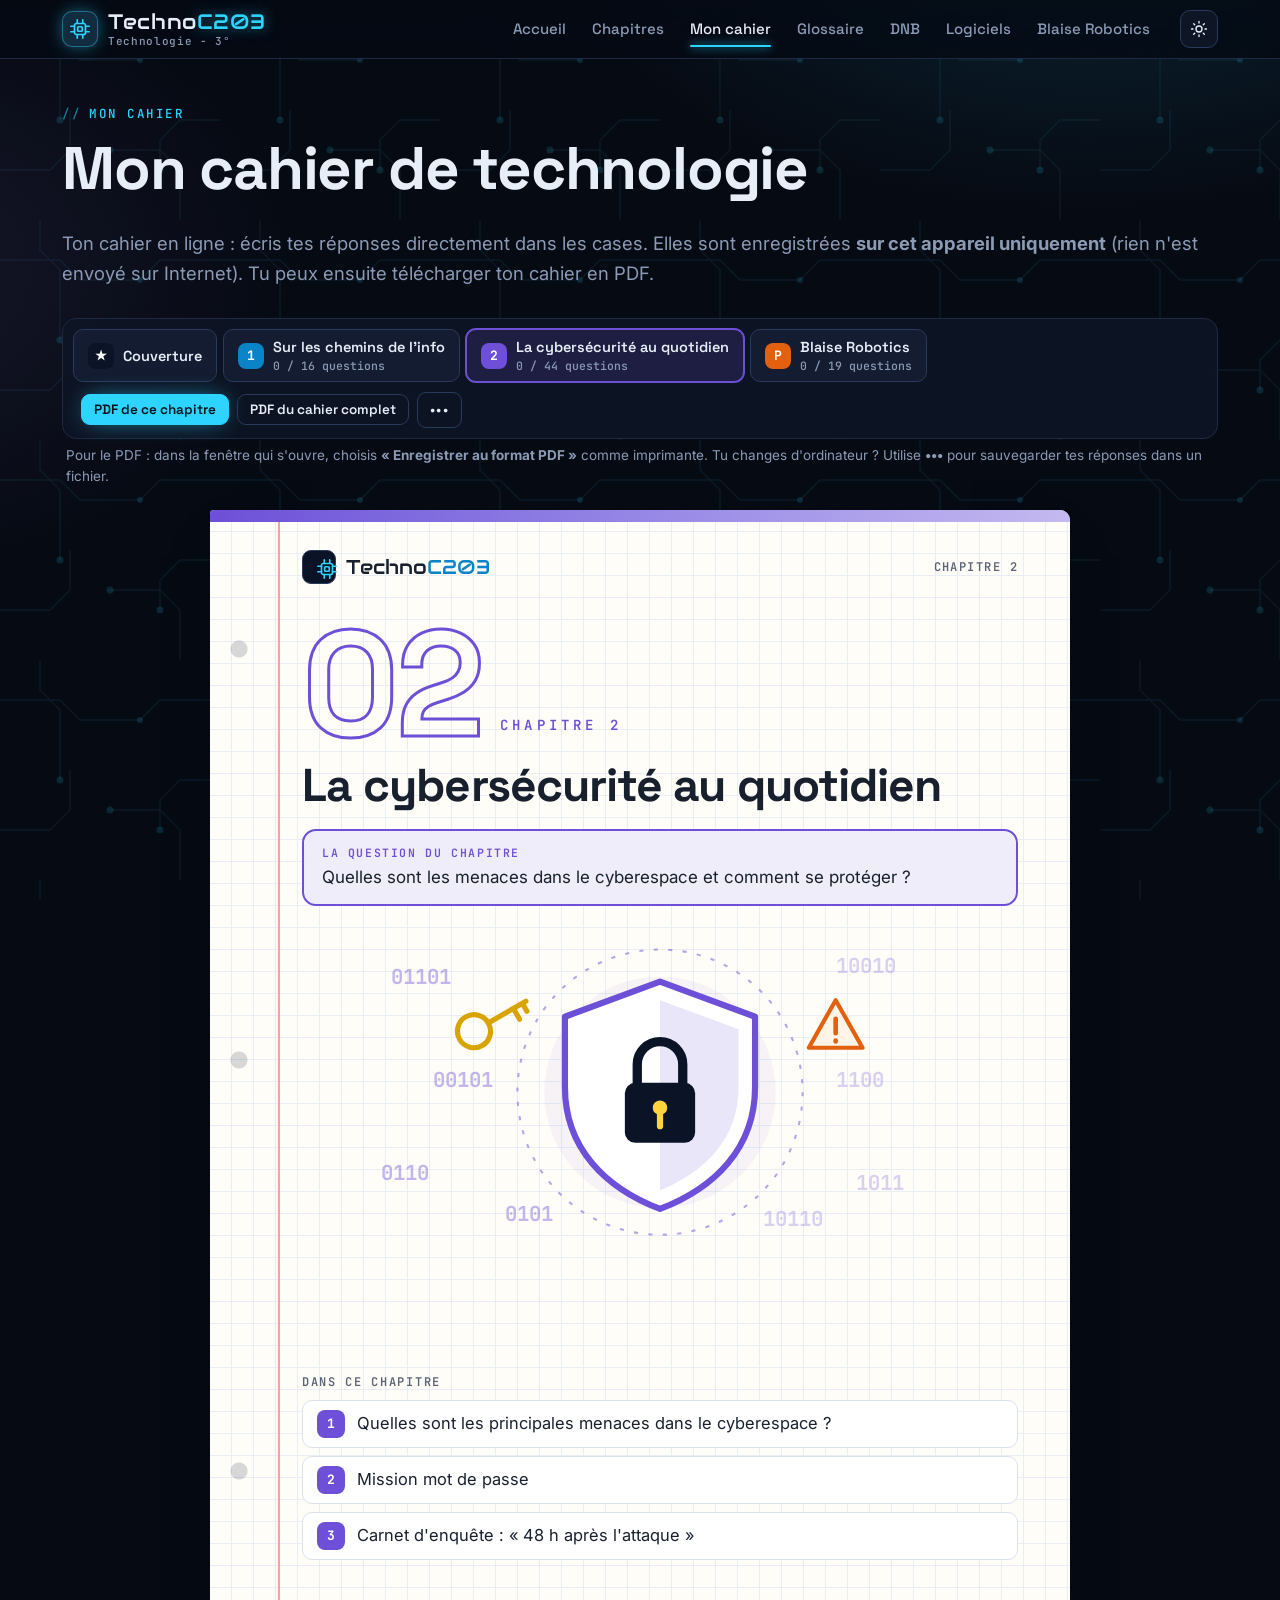
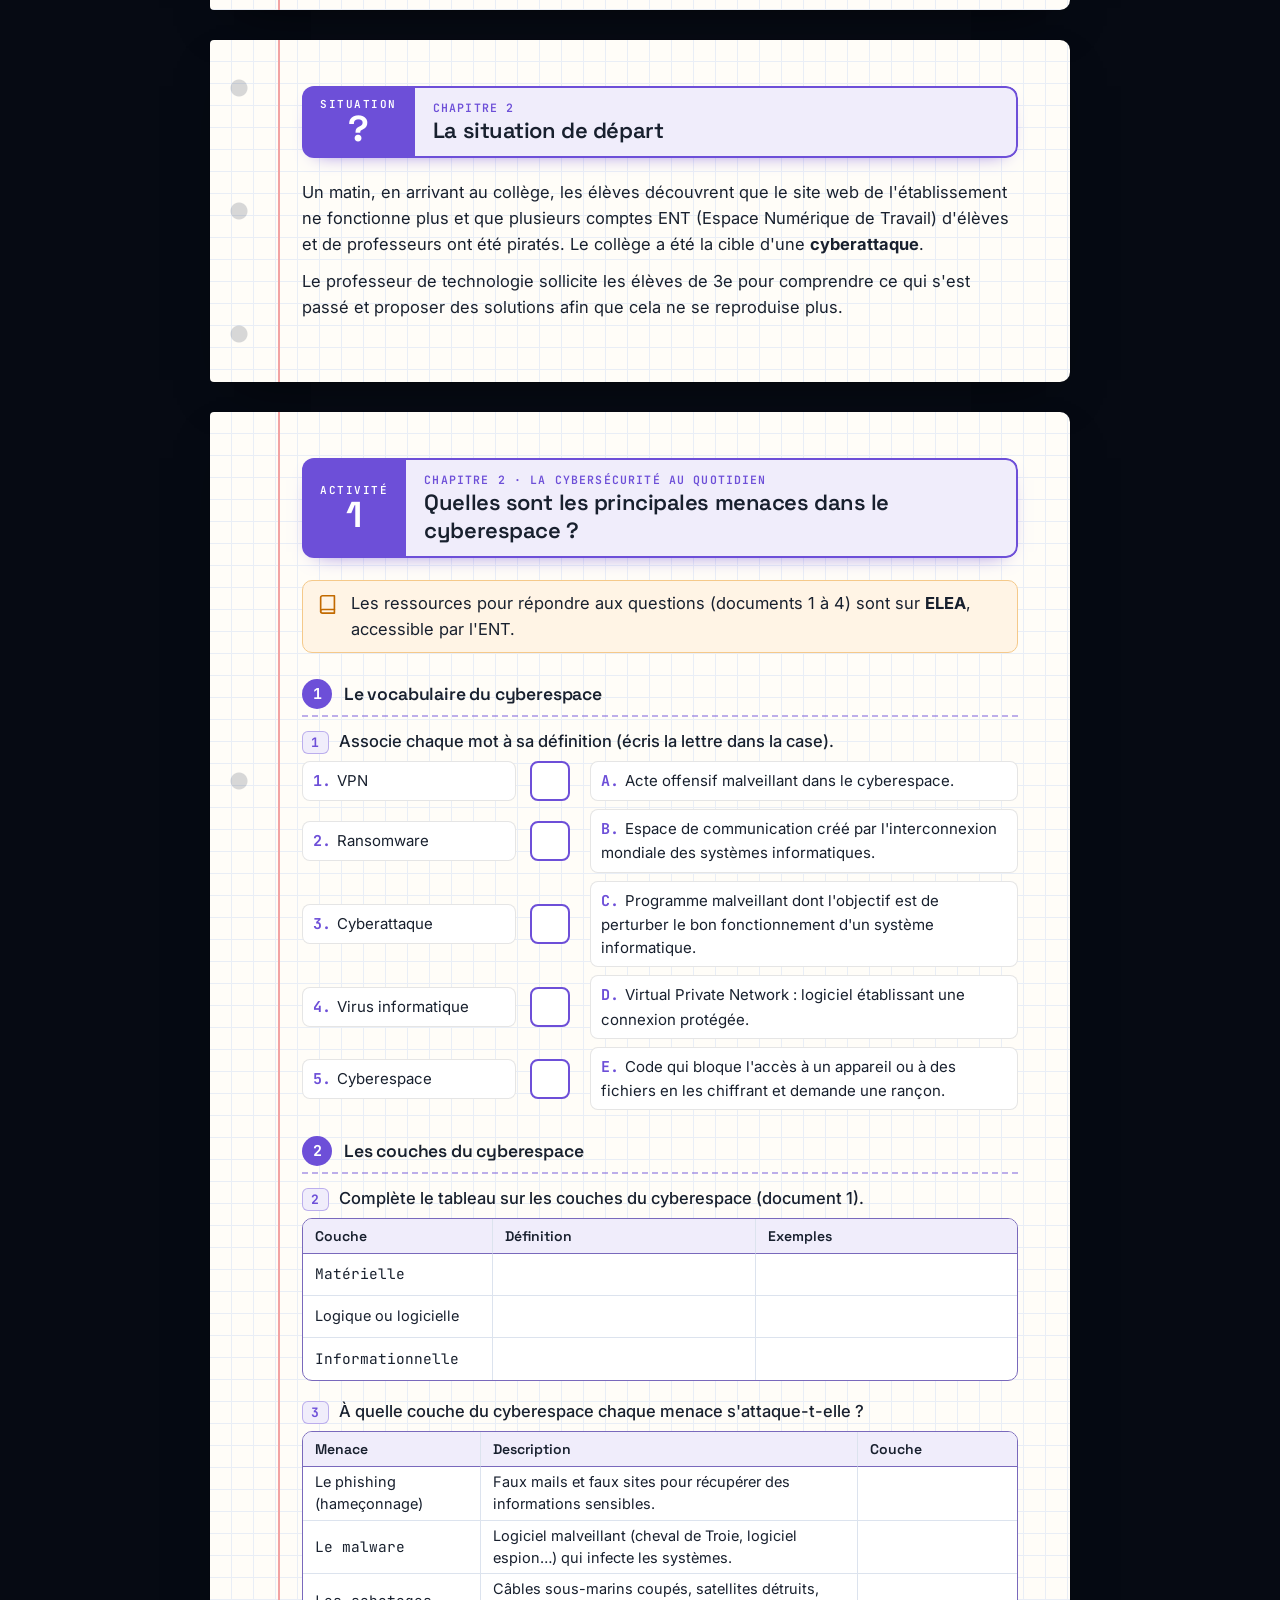
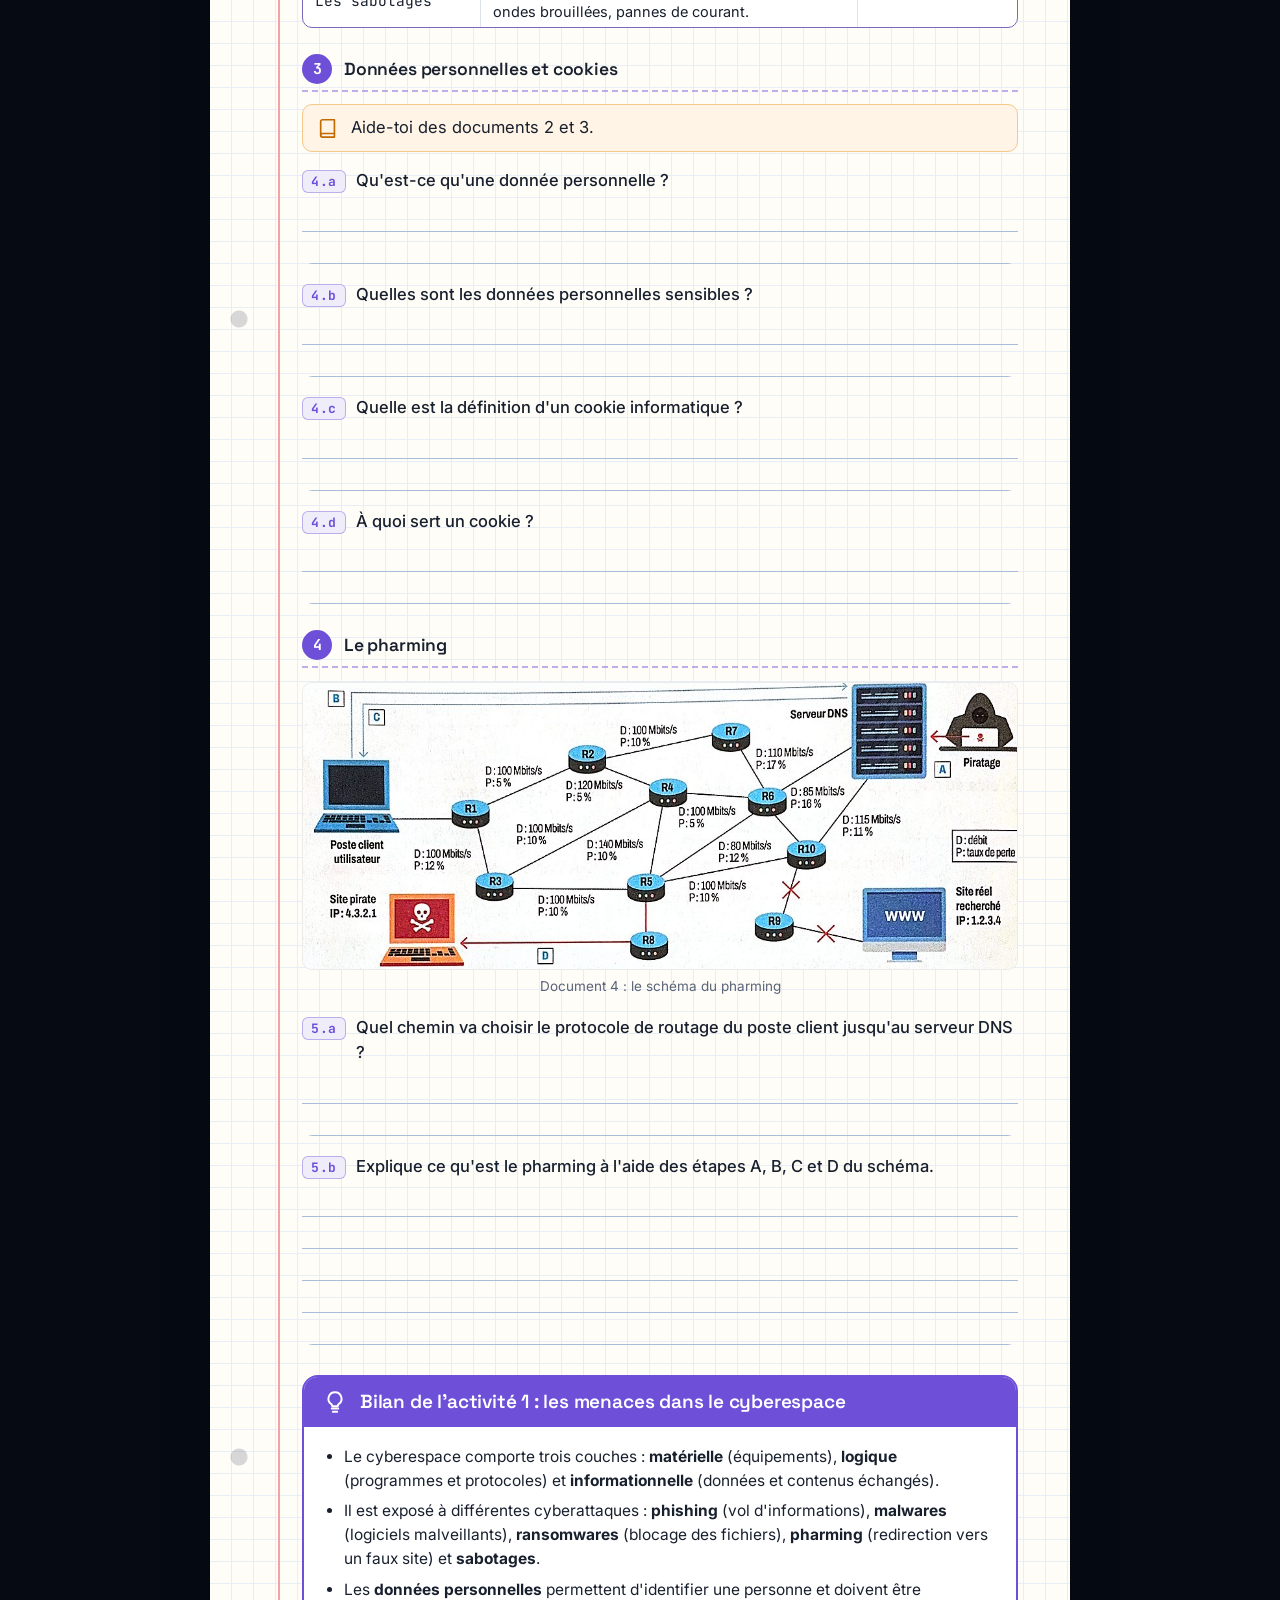
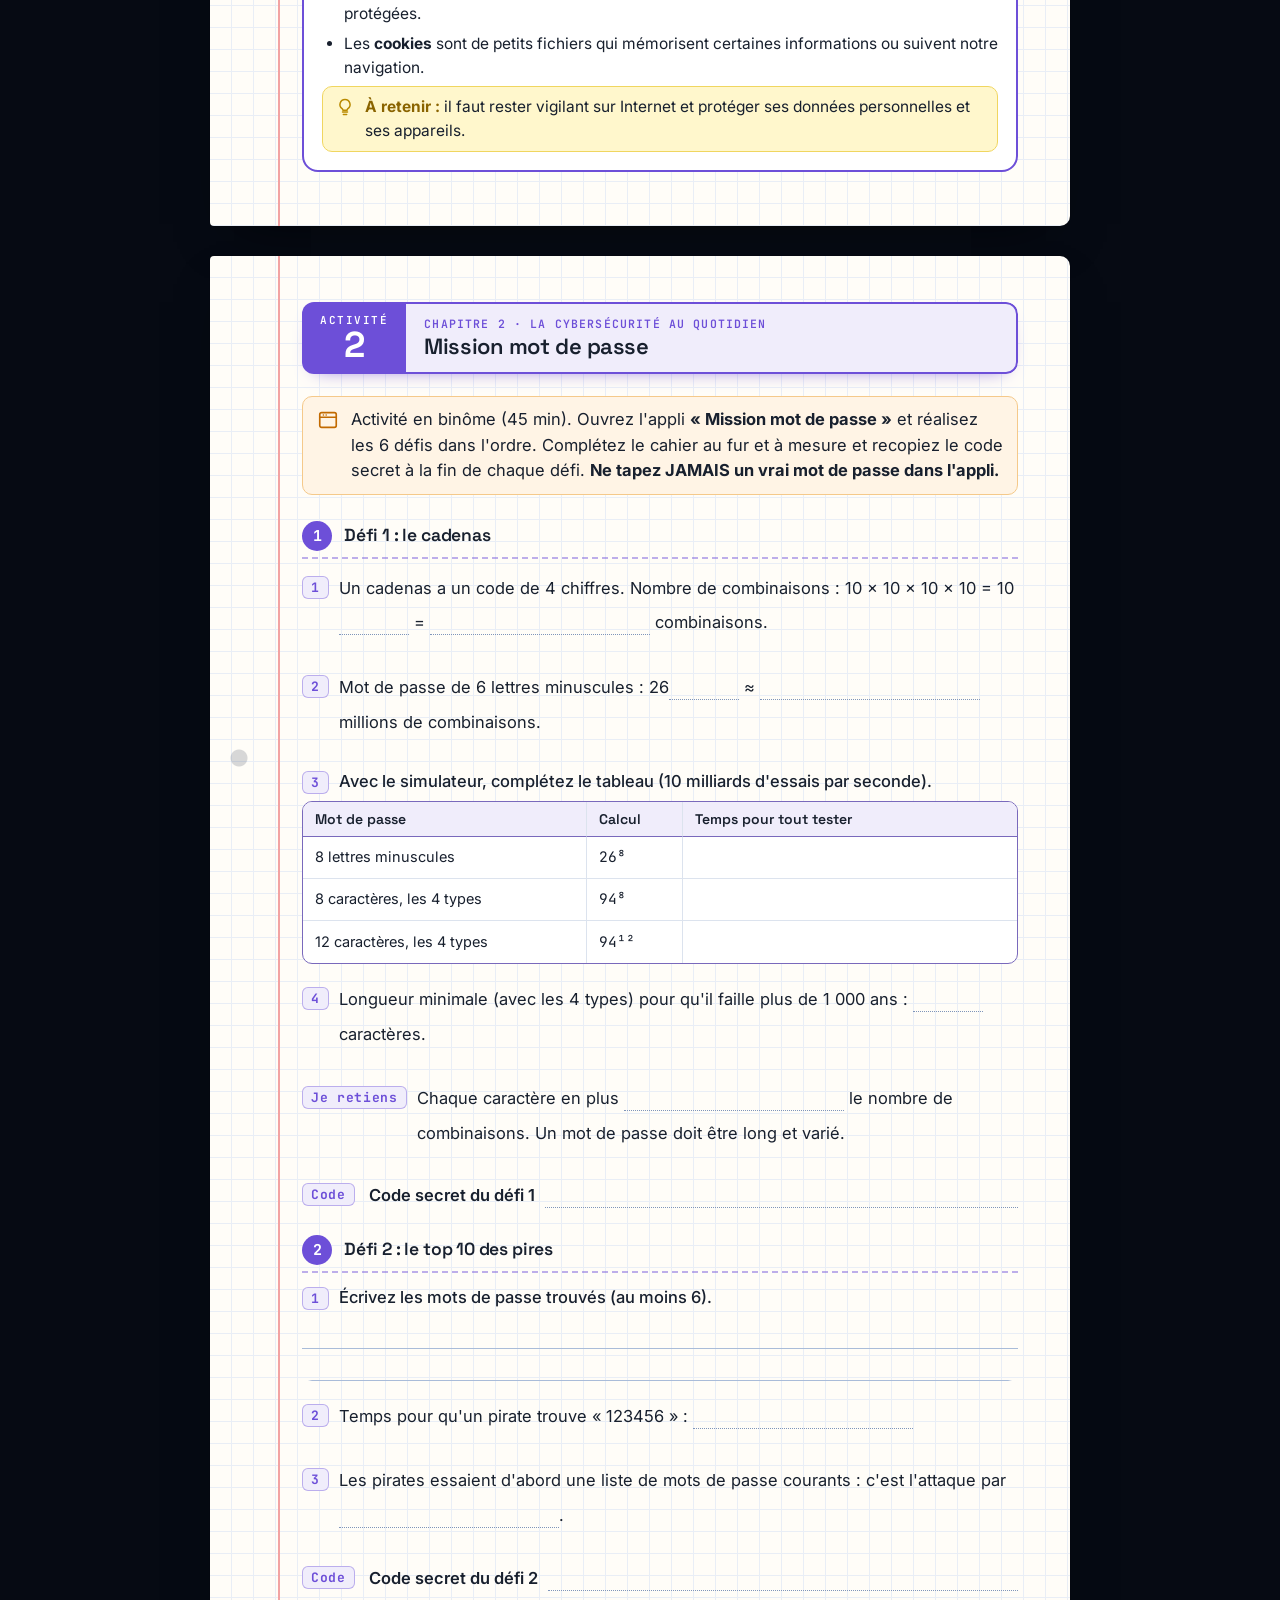
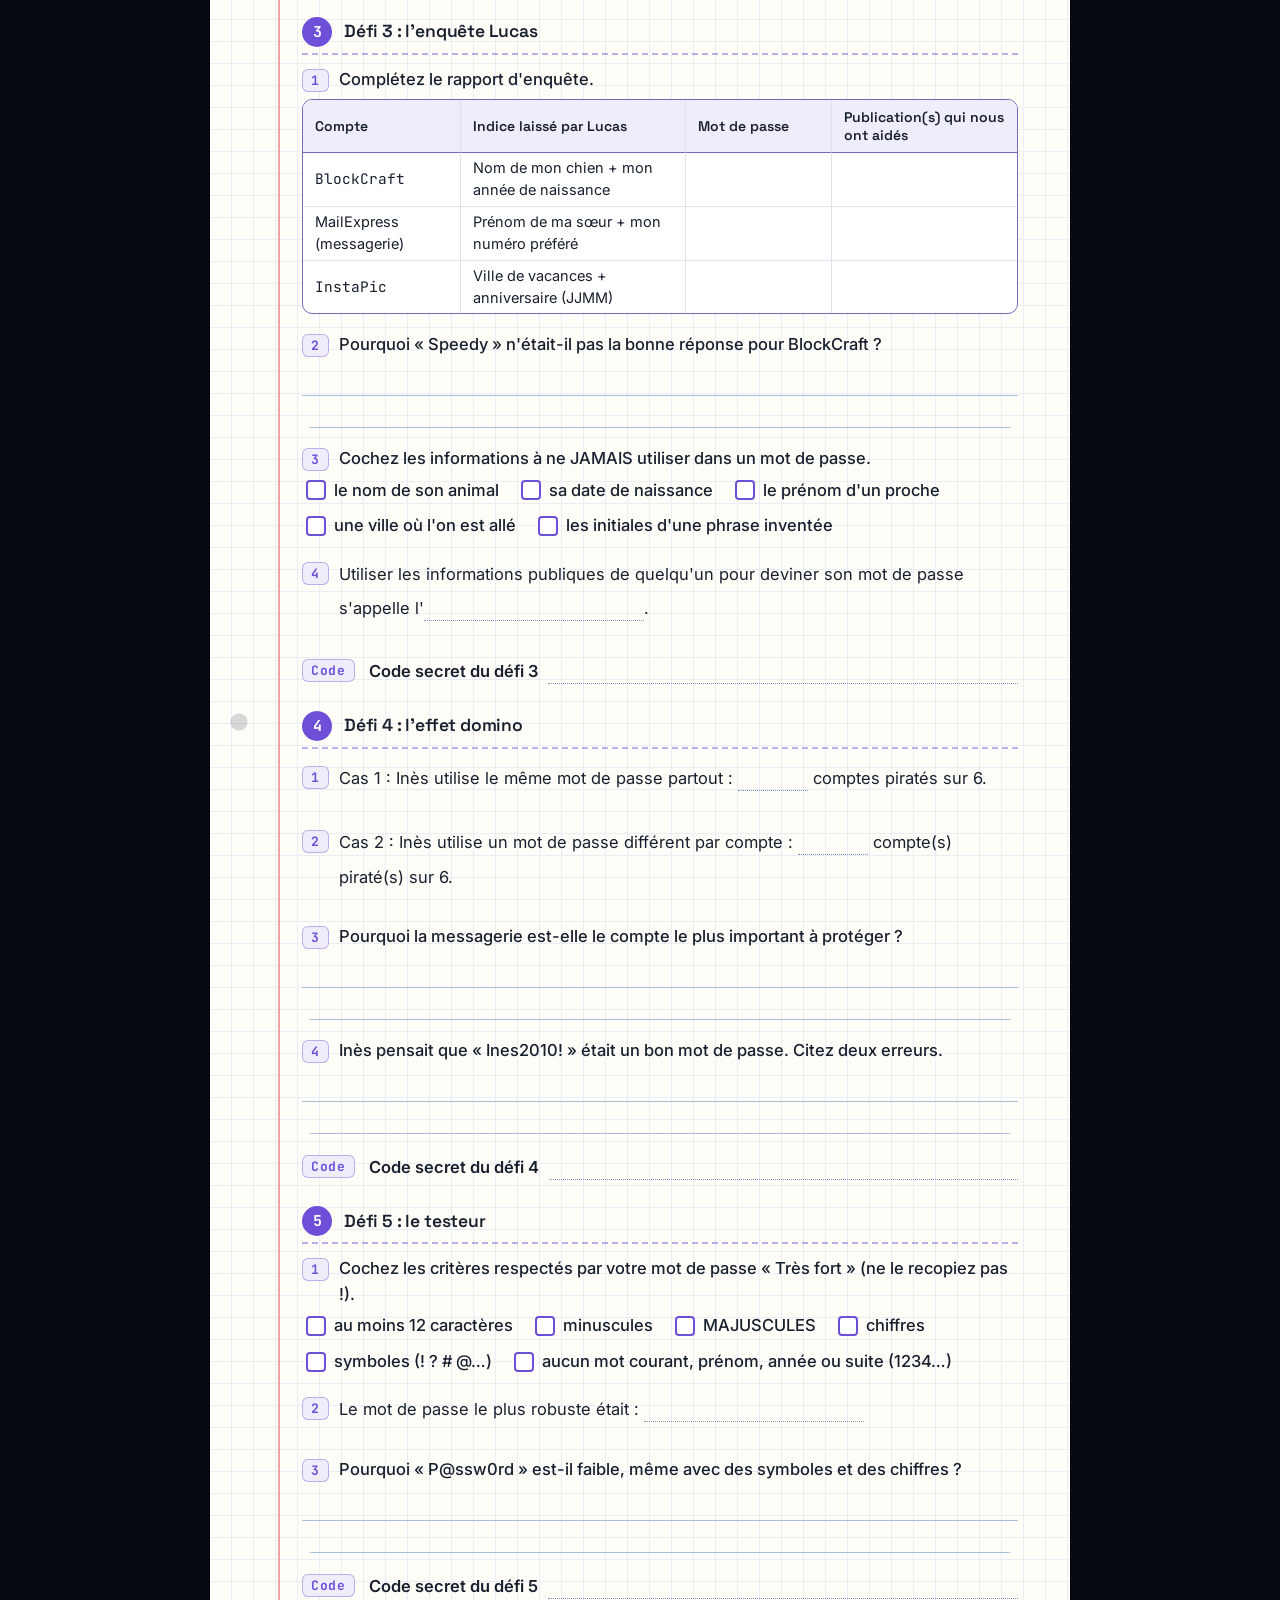
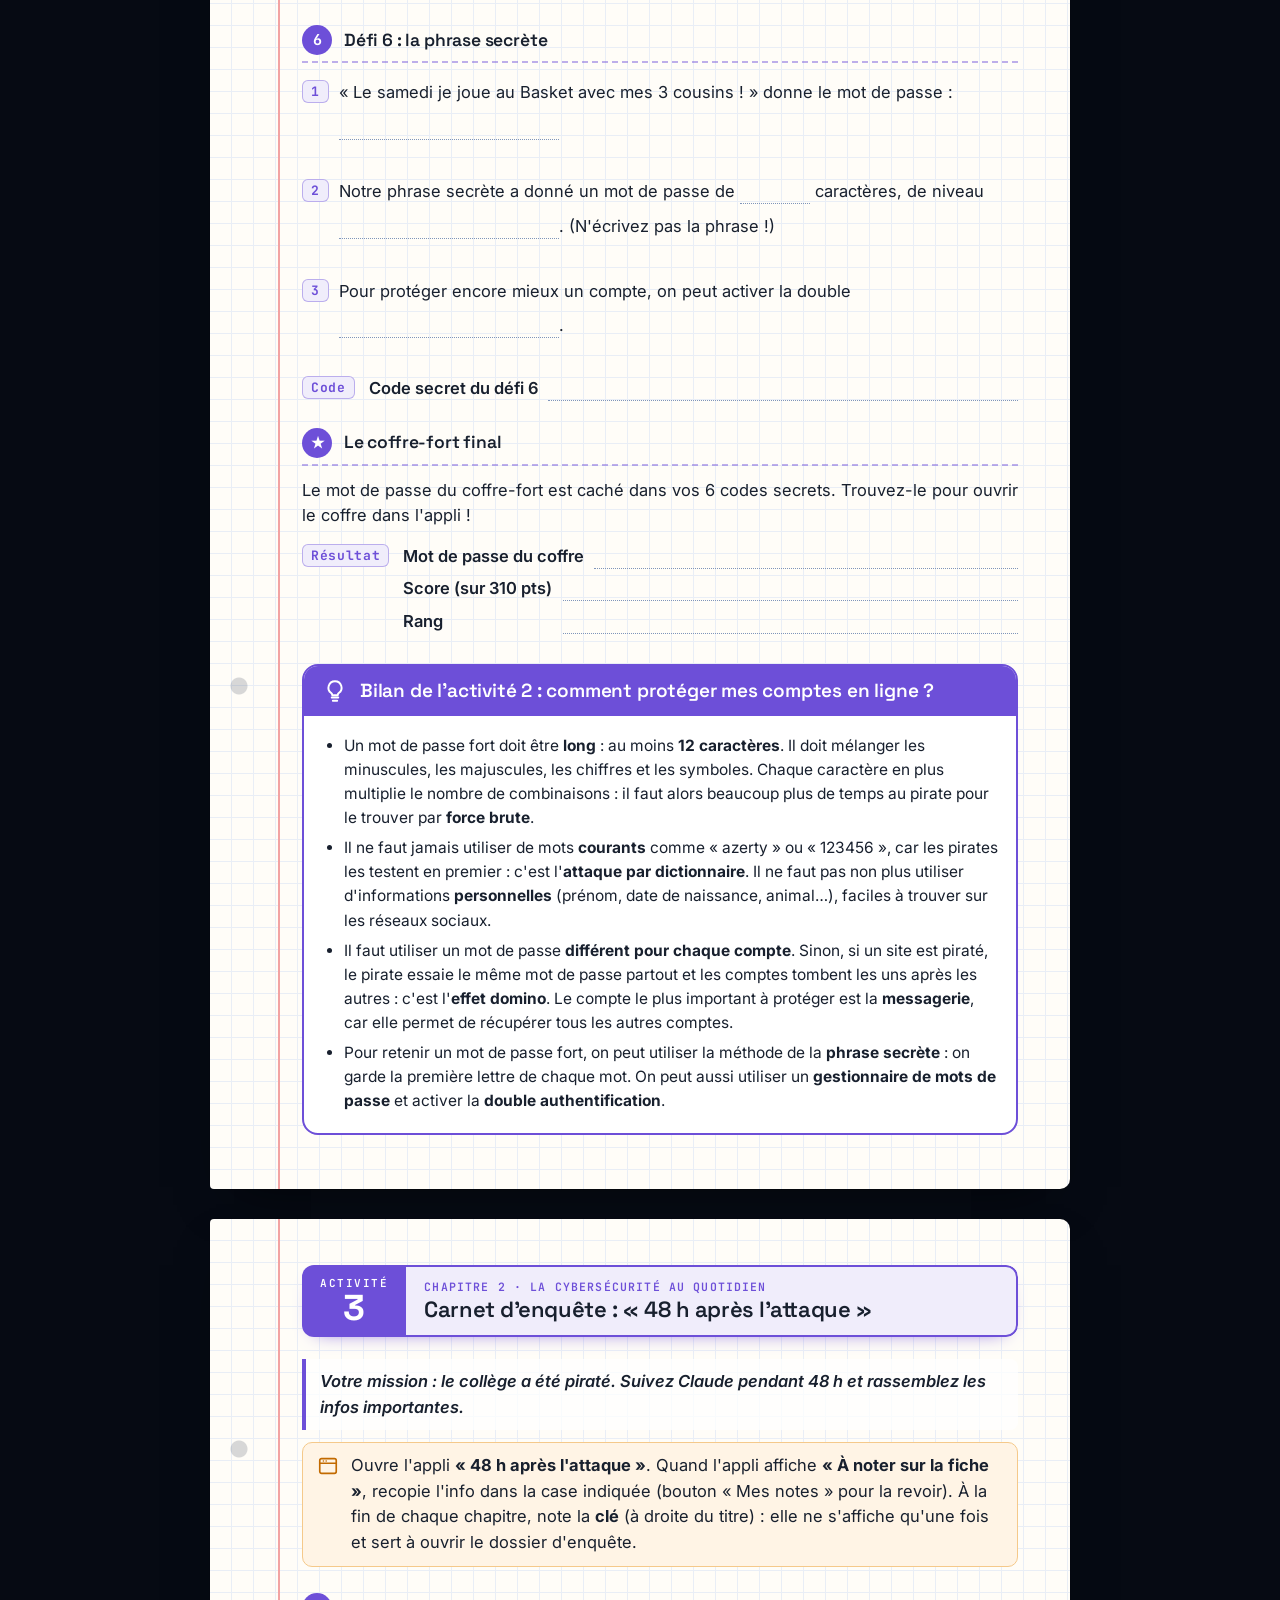
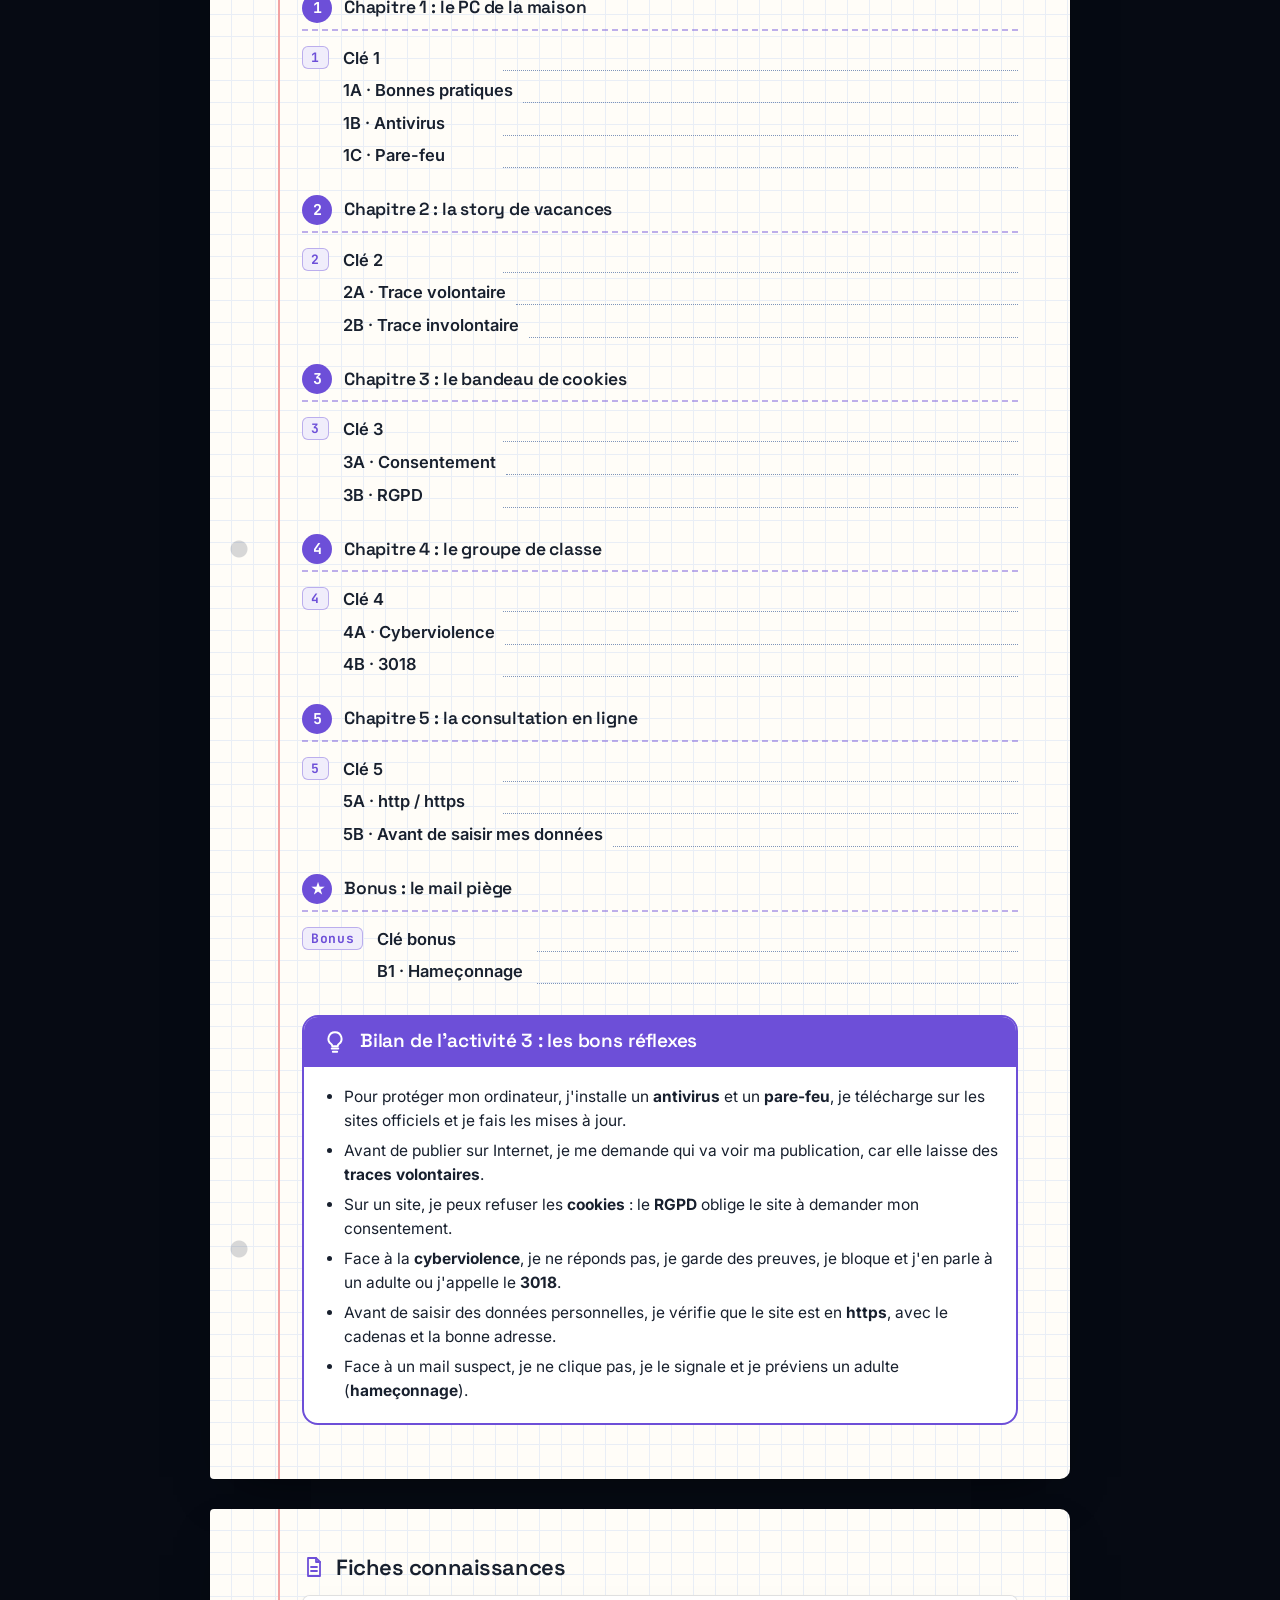
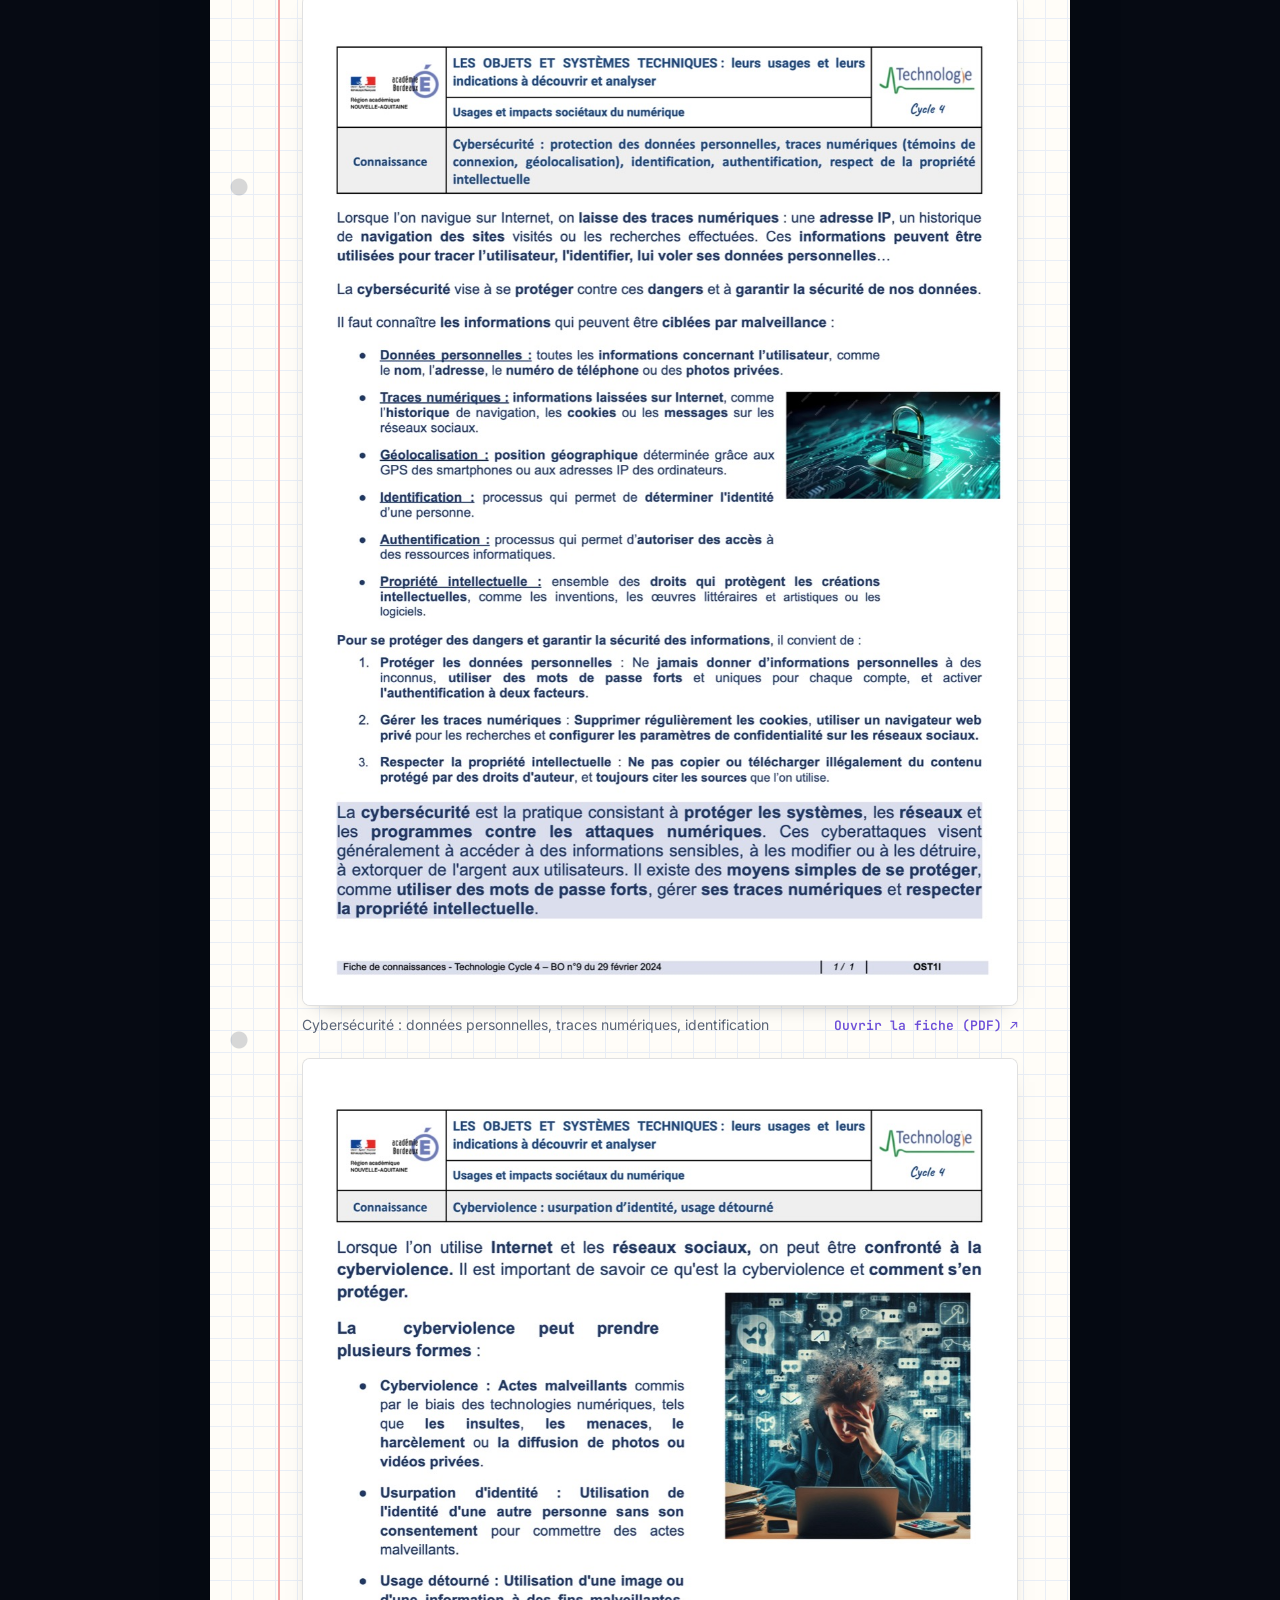
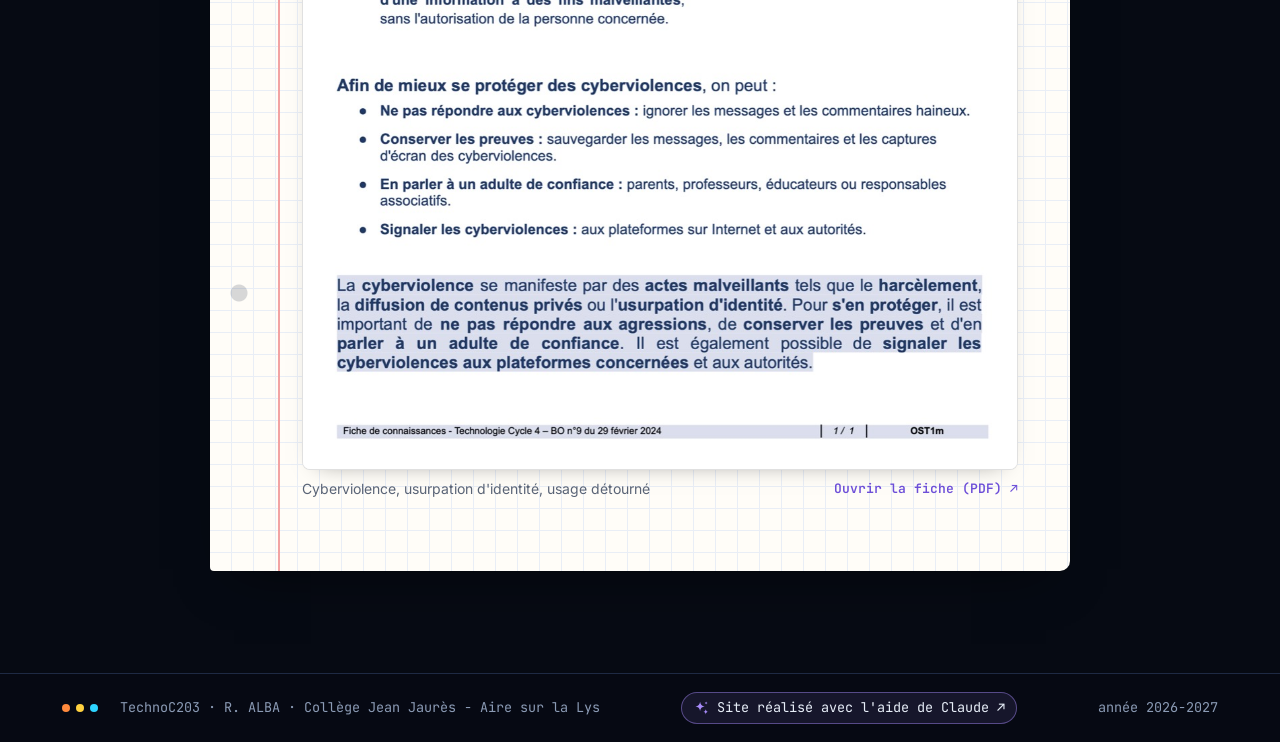
==== commit 05cdc7f1: "PDF du cahier : mise en page d'impression corrigée (plus de mise en page mobile, images non coupées)" ====
--- a/cahier.html
+++ b/cahier.html
@@ -6,12 +6,12 @@
 <title>Mon cahier — TechnoC203</title>
 <link rel="preconnect" href="https://fonts.googleapis.com"><link rel="preconnect" href="https://fonts.gstatic.com" crossorigin>
 <link rel="stylesheet" href="https://fonts.googleapis.com/css2?family=Audiowide&family=Inter:wght@400;500;600&family=Space+Grotesk:wght@500;600;700&family=JetBrains+Mono:wght@400;500;700&family=Patrick+Hand&display=swap">
-<link rel="stylesheet" href="assets/css/style.css?v=20261123131023">
-<link rel="stylesheet" href="assets/css/cahier.css?v=20261123131023">
-<script src="assets/js/site.js?v=20261123131023"></script>
-<script src="assets/js/data/chapitres/liste.js?v=20261123131023"></script>
-<script src="assets/js/data/visibilite.js?v=20261123131023"></script>
-<script src="assets/js/data/cahier.js?v=20261123131023"></script>
+<link rel="stylesheet" href="assets/css/style.css?v=20261123133729">
+<link rel="stylesheet" href="assets/css/cahier.css?v=20261123133729">
+<script src="assets/js/site.js?v=20261123133729"></script>
+<script src="assets/js/data/chapitres/liste.js?v=20261123133729"></script>
+<script src="assets/js/data/visibilite.js?v=20261123133729"></script>
+<script src="assets/js/data/cahier.js?v=20261123133729"></script>
 </head>
 <body>
 <main>
@@ -42,6 +42,6 @@
   <div id="cahier"></div>
 </main>
 
-<script src="assets/js/cahier.js?v=20261123131023"></script>
+<script src="assets/js/cahier.js?v=20261123133729"></script>
 </body>
 </html>
--- a/assets/css/cahier.css
+++ b/assets/css/cahier.css
@@ -215,10 +215,10 @@
 .cc-sommaire ol.compact{grid-template-columns:1fr 1fr; gap:6px}
 .cc-sommaire ol.compact li{padding:6px 10px; font-size:14px}
 .cc-sommaire ol.compact li .n{width:auto; min-width:28px; padding:0 4px}
-@media (max-width:720px){ .cc-sommaire ol.compact{grid-template-columns:1fr} .champs .lig{flex-wrap:wrap} .champs .lig > span{min-width:0} }
+@media screen and (max-width:720px){ .cc-sommaire ol.compact{grid-template-columns:1fr} .champs .lig{flex-wrap:wrap} .champs .lig > span{min-width:0} }
 
 /* ---------- petits écrans ---------- */
-@media (max-width:720px){
+@media screen and (max-width:720px){
   .cahier-bar{position:static; padding:8px}
   .ctabs{flex-wrap:nowrap; overflow-x:auto; width:100%; padding-bottom:2px; scrollbar-width:none}
   .ctabs button{flex:none; padding:7px 10px}
@@ -240,7 +240,18 @@
 }
 
 /* ---------- impression / PDF ---------- */
-@page{size:A4; margin:10mm}
+/* pied de page du PDF : mention discrète à gauche, pagination à droite
+   (les marges personnalisées remplacent l'en-tête et le pied de page du navigateur) */
+@page{size:A4; margin:10mm 10mm 13mm 10mm;
+  @top-left{content:""} @top-center{content:""} @top-right{content:""}
+  @bottom-left{content:"R. ALBA - collège J. Jaurès - Aire sur la Lys"; font:400 7pt "Inter", sans-serif; color:#A3ACBA; vertical-align:middle; padding-left:12mm}
+  @bottom-center{content:""}
+  @bottom-right{content:counter(page) " / " counter(pages); font:700 8pt "JetBrains Mono", monospace; color:#fff; background:#0B1426;
+    width:19mm; margin:3.5mm 0 3.5mm 0; border-radius:3mm; text-align:center; vertical-align:middle}
+}
+@page couverture{
+  @bottom-left{content:""} @bottom-right{content:""}
+}
 @media print{
   html, body{background:#fff !important}
   body{display:block; font-size:12pt}
@@ -251,8 +262,8 @@
   .feuille{max-width:none; margin:0; border-radius:0; box-shadow:none; padding:10mm 10mm 10mm 22mm; break-after:page}
   .feuille::before{left:15mm}
   .feuille::after{display:none}
-  .couv{min-height:275mm; padding-top:12mm}
-  .couv-chap{height:275mm; overflow:hidden}
+  .couv{min-height:272mm; padding-top:12mm; page:couverture}
+  .couv-chap{height:272mm; overflow:hidden}
   .cc-art{max-width:150mm; margin:16px auto 6px}
   .cc-num .big{font-size:120px}
   .couv-chap .bande{border-radius:0}
@@ -260,4 +271,14 @@
   .paquet-anim{display:none}
   .paquet-fixe{display:inline}
   .ecrire:focus, .champ:focus{background-color:transparent}
-}
+  ::placeholder{color:transparent !important}
+  .champ, .ecrire, .lettre, .coche{-webkit-appearance:none; appearance:none}
+  /* images et blocs jamais coupés entre deux pages */
+  .b-img, .fiche, figure, .tab, .assoc, .tm, .bilan-head, .notion, .bpoints li, .retenir, .b-consigne{break-inside:avoid}
+  .bilan-head, .b-partie, .q-enonce{break-after:avoid}
+  .b-img img{max-height:82mm; width:auto; max-width:100%}
+  .b-img{margin:8px 0 10px}
+  .fiche img{max-height:245mm; width:auto; max-width:100%; margin:0 auto}
+  .feuille{padding-bottom:0}
+  .cahier-bar{display:none !important}
+}
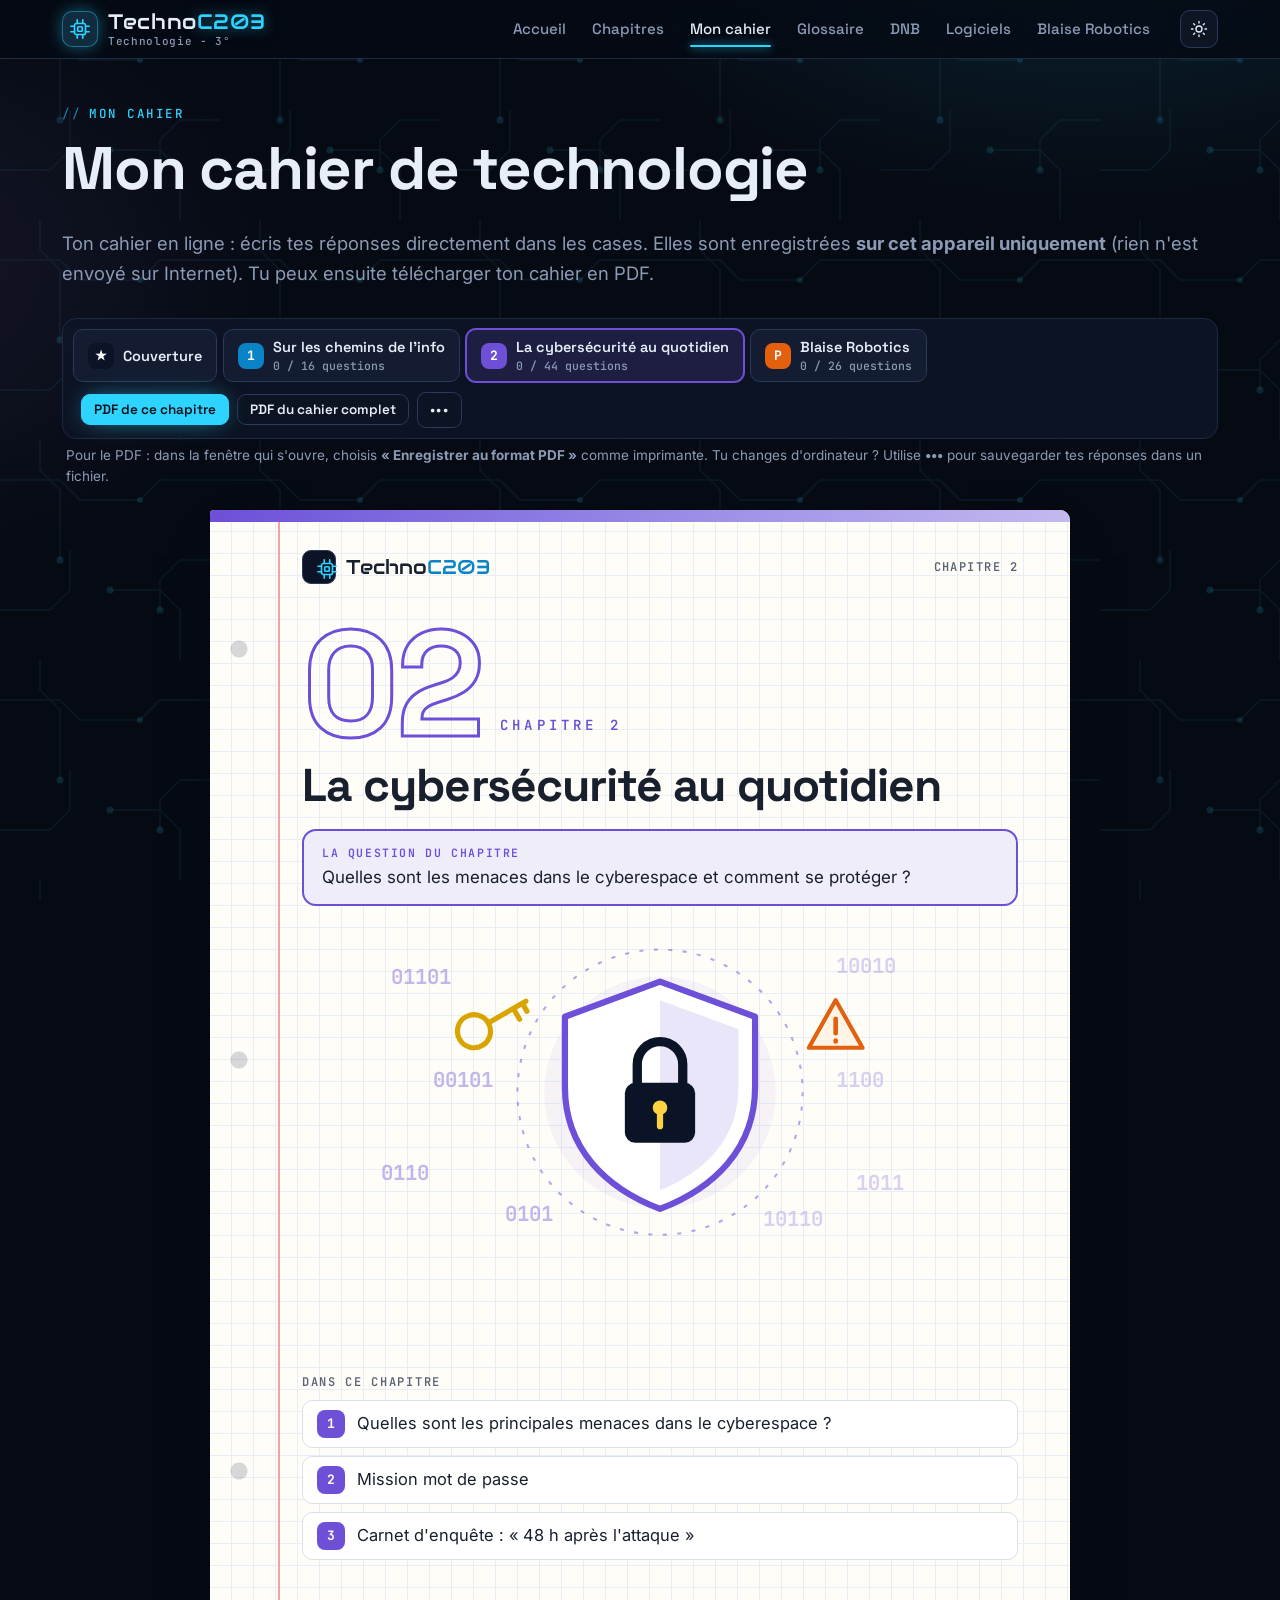
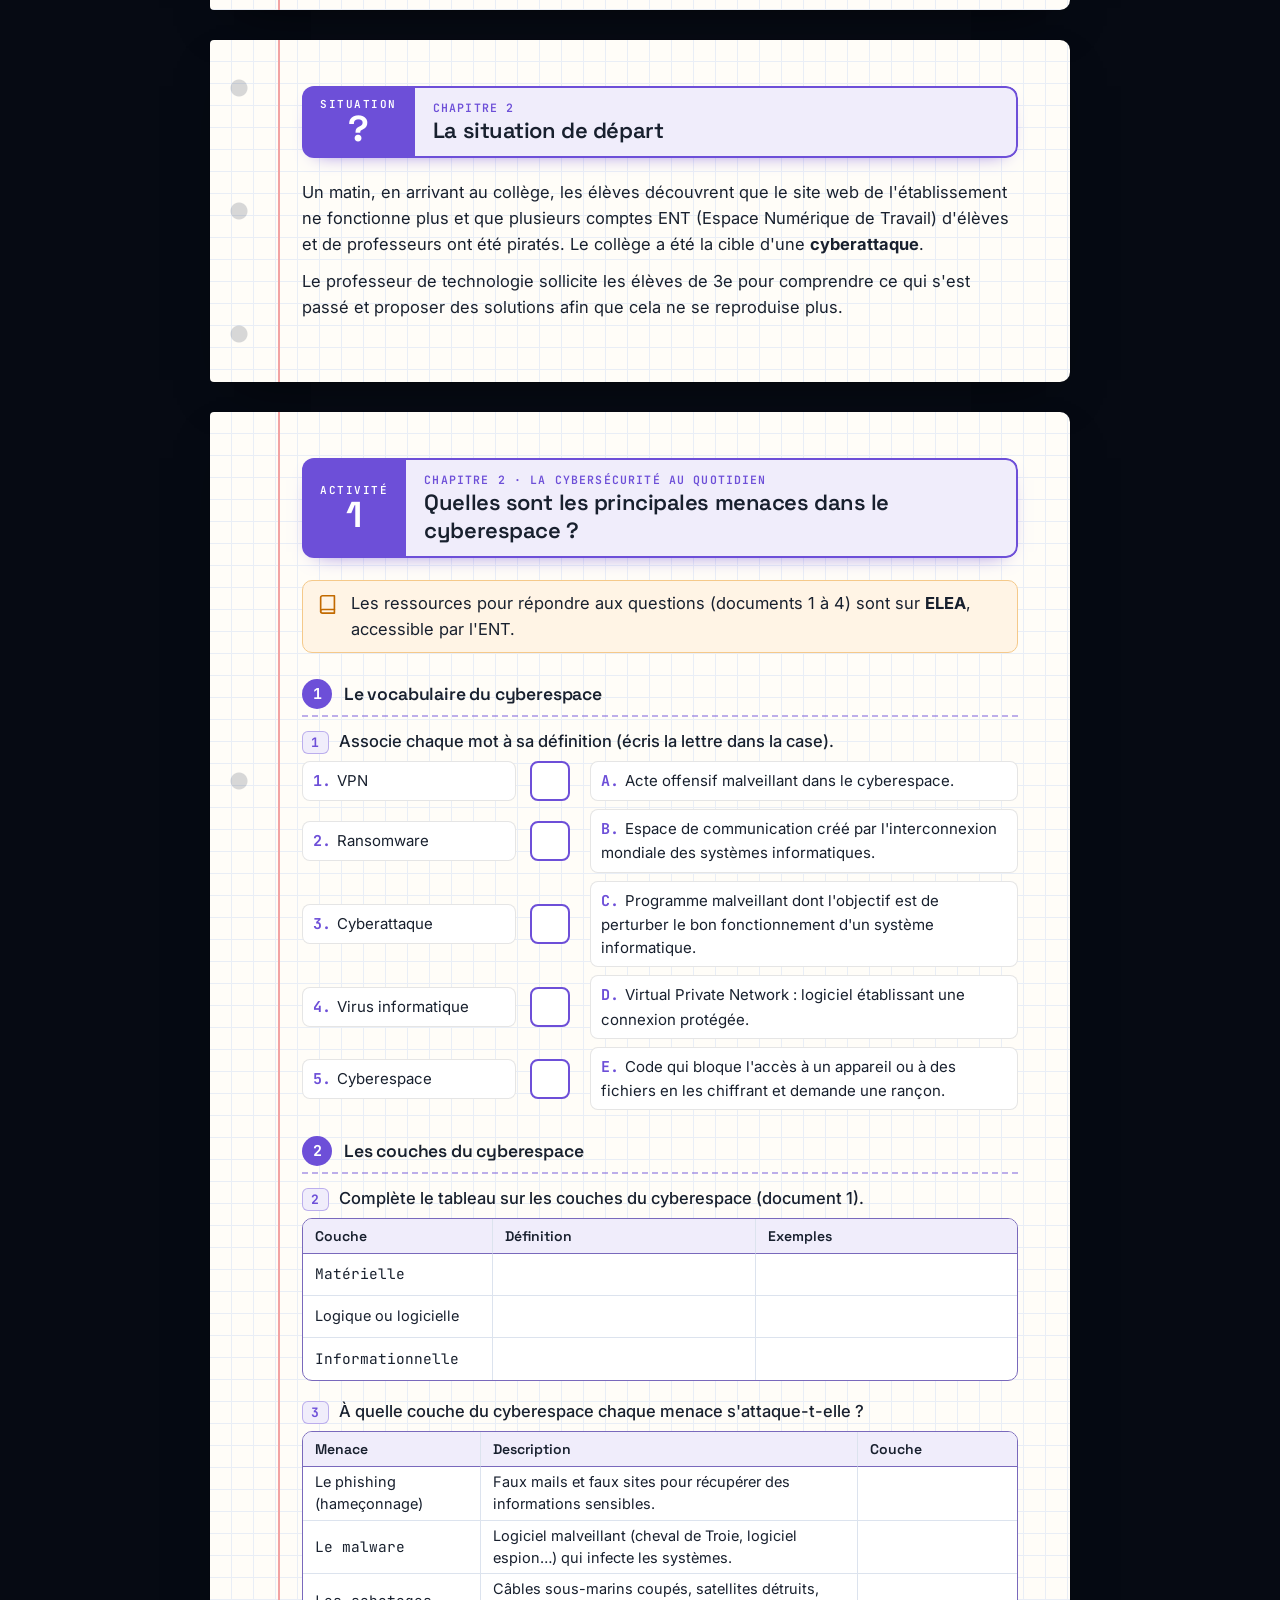
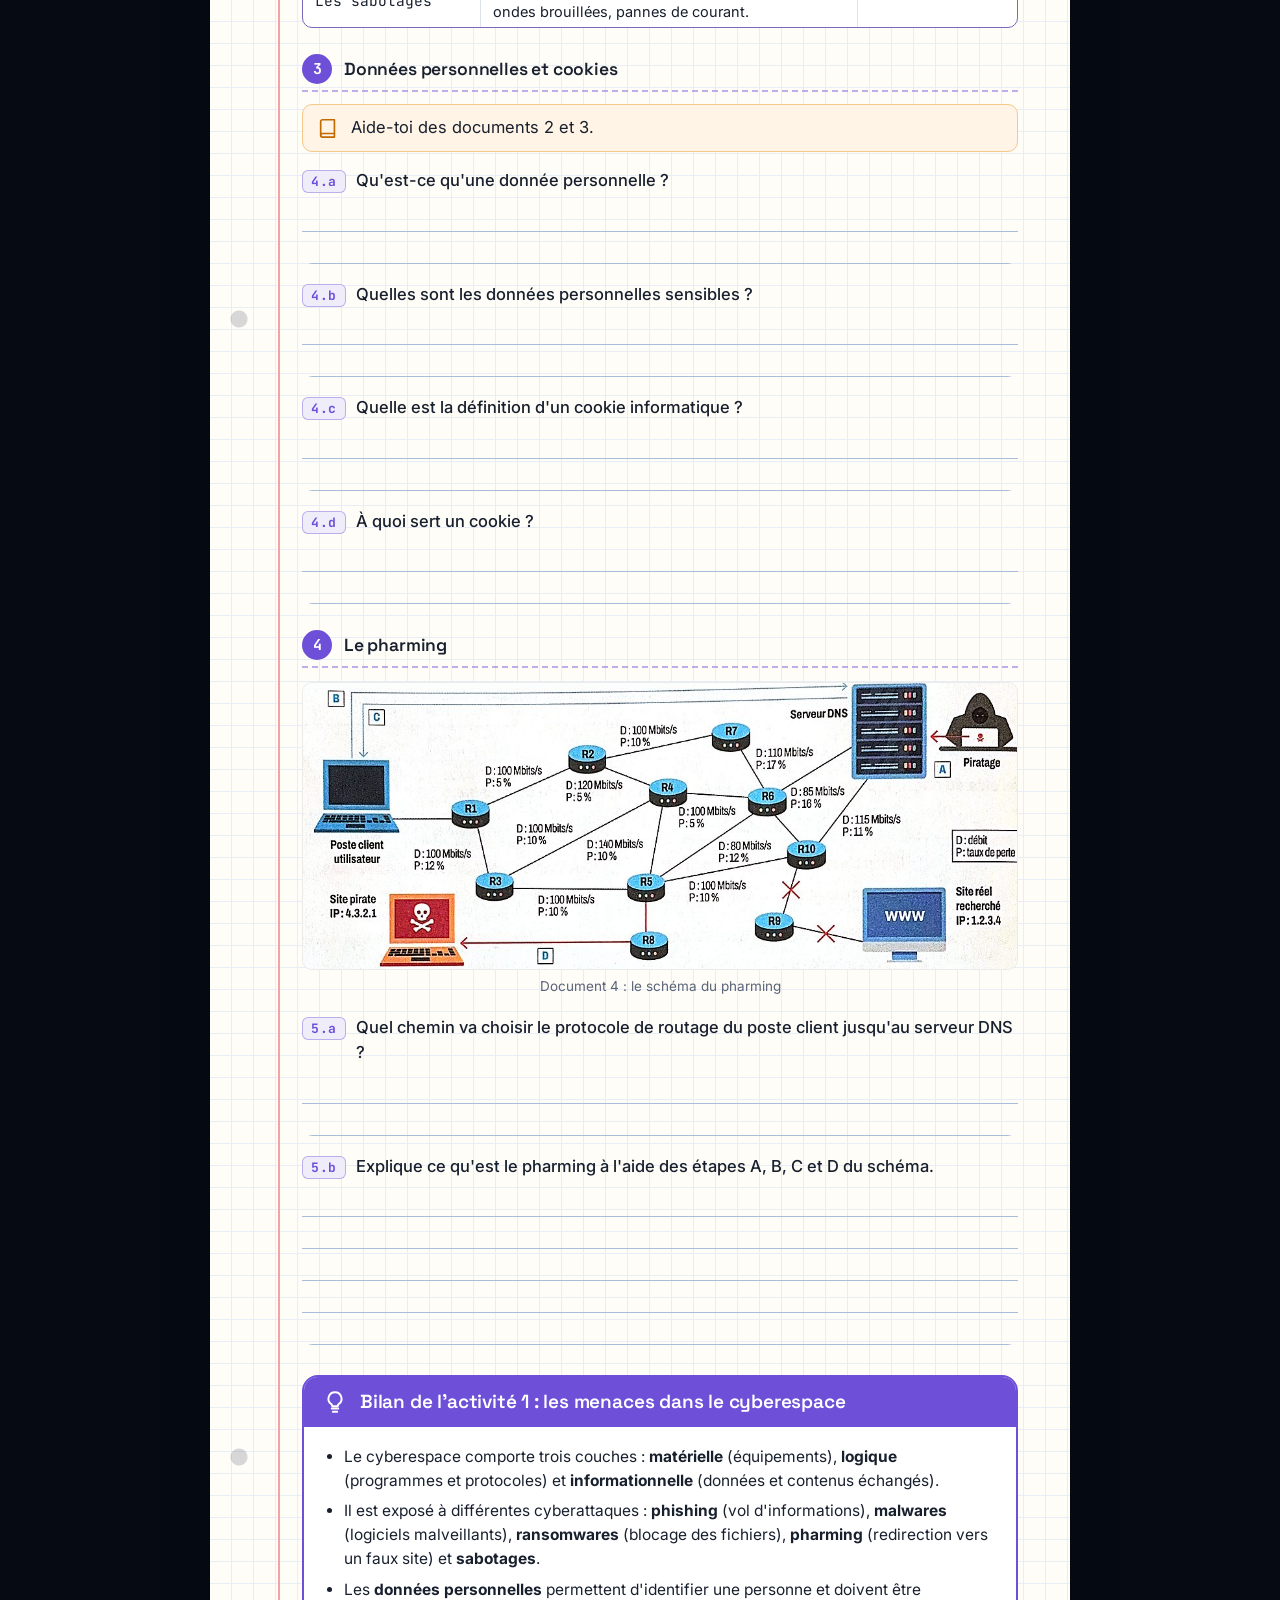
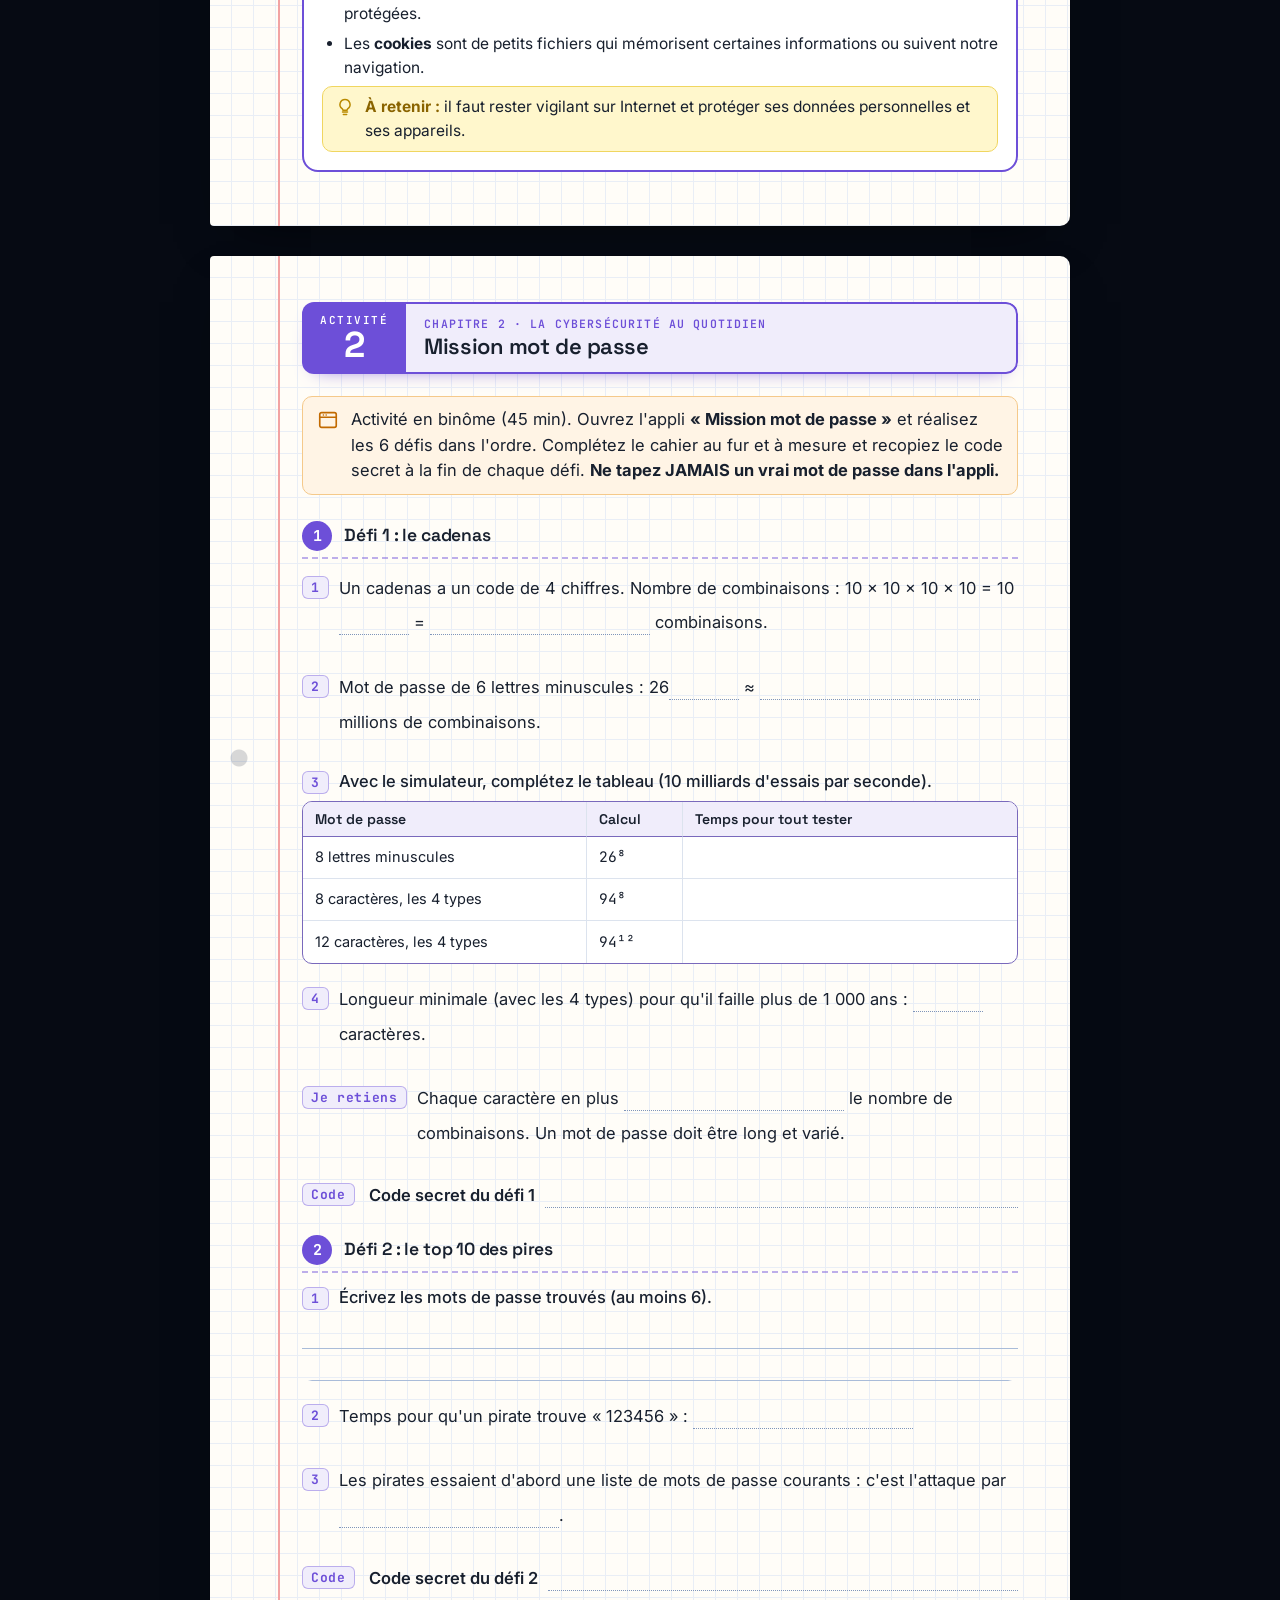
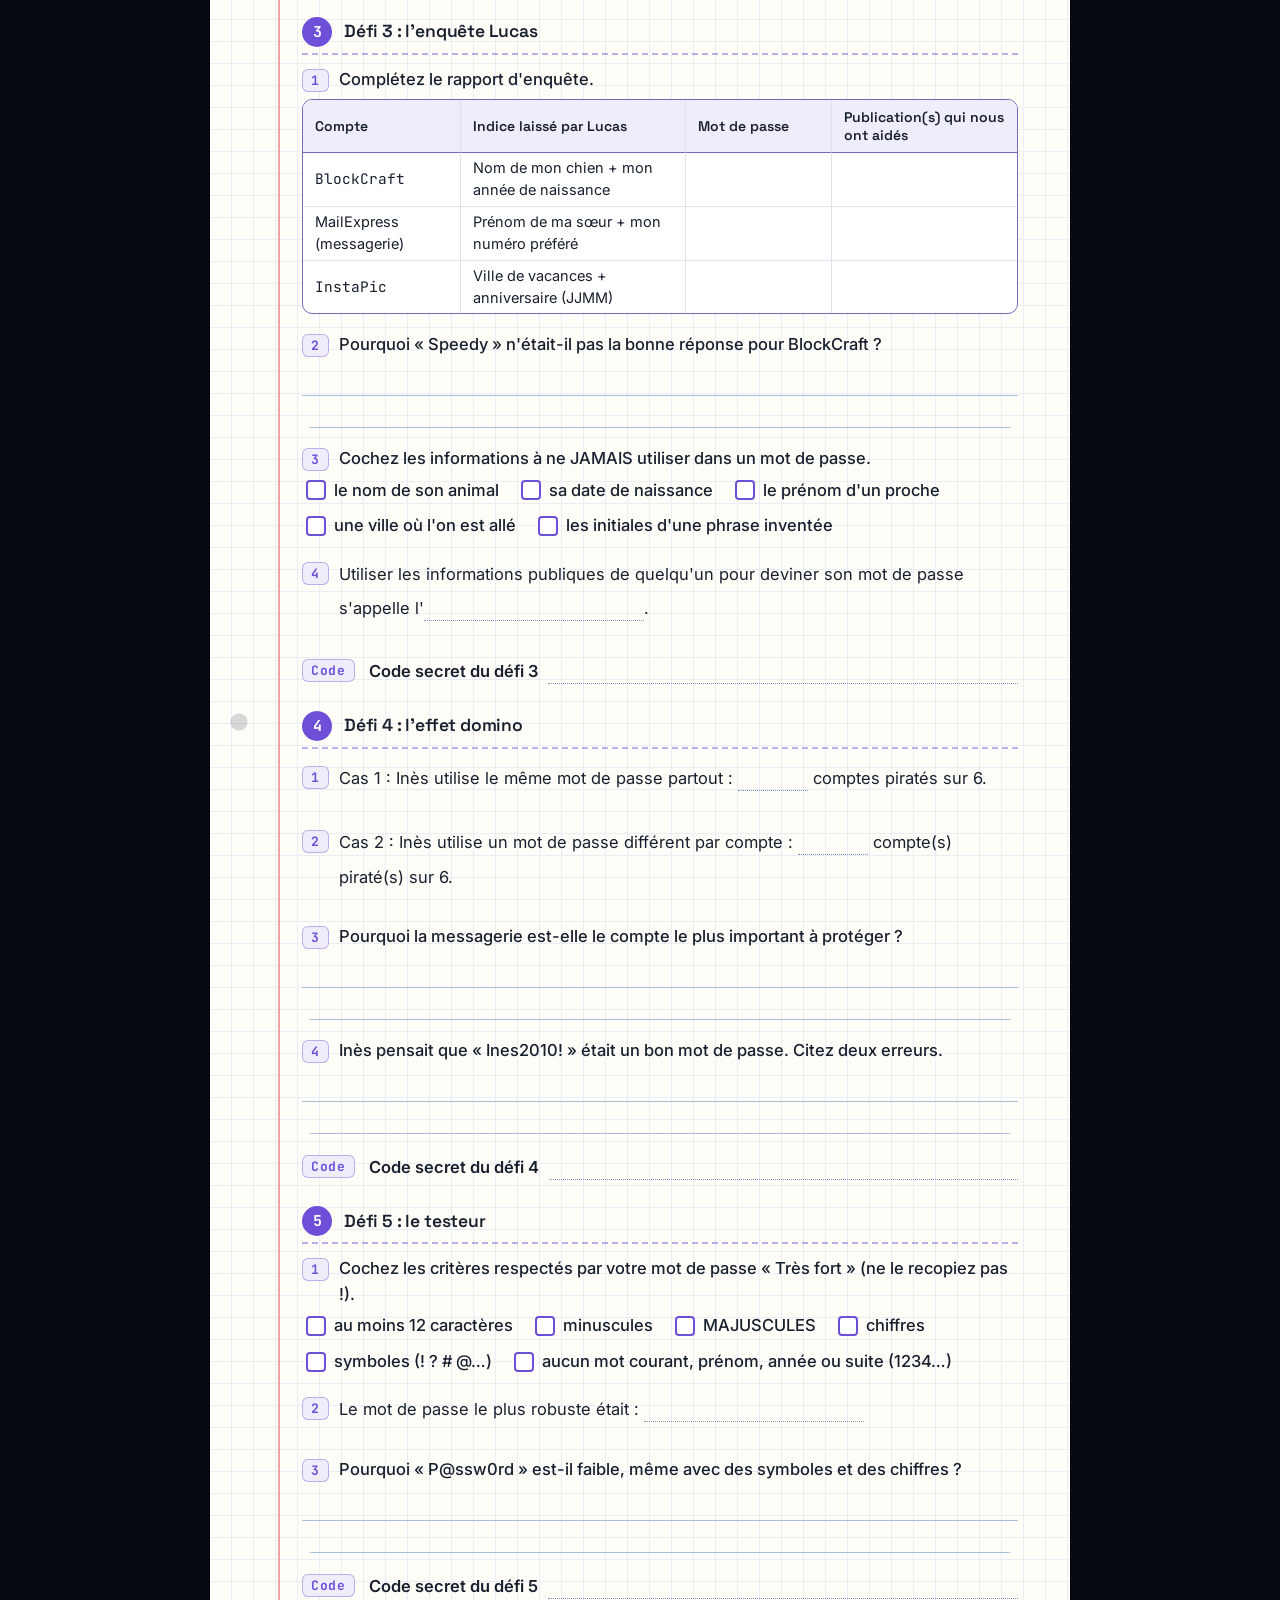
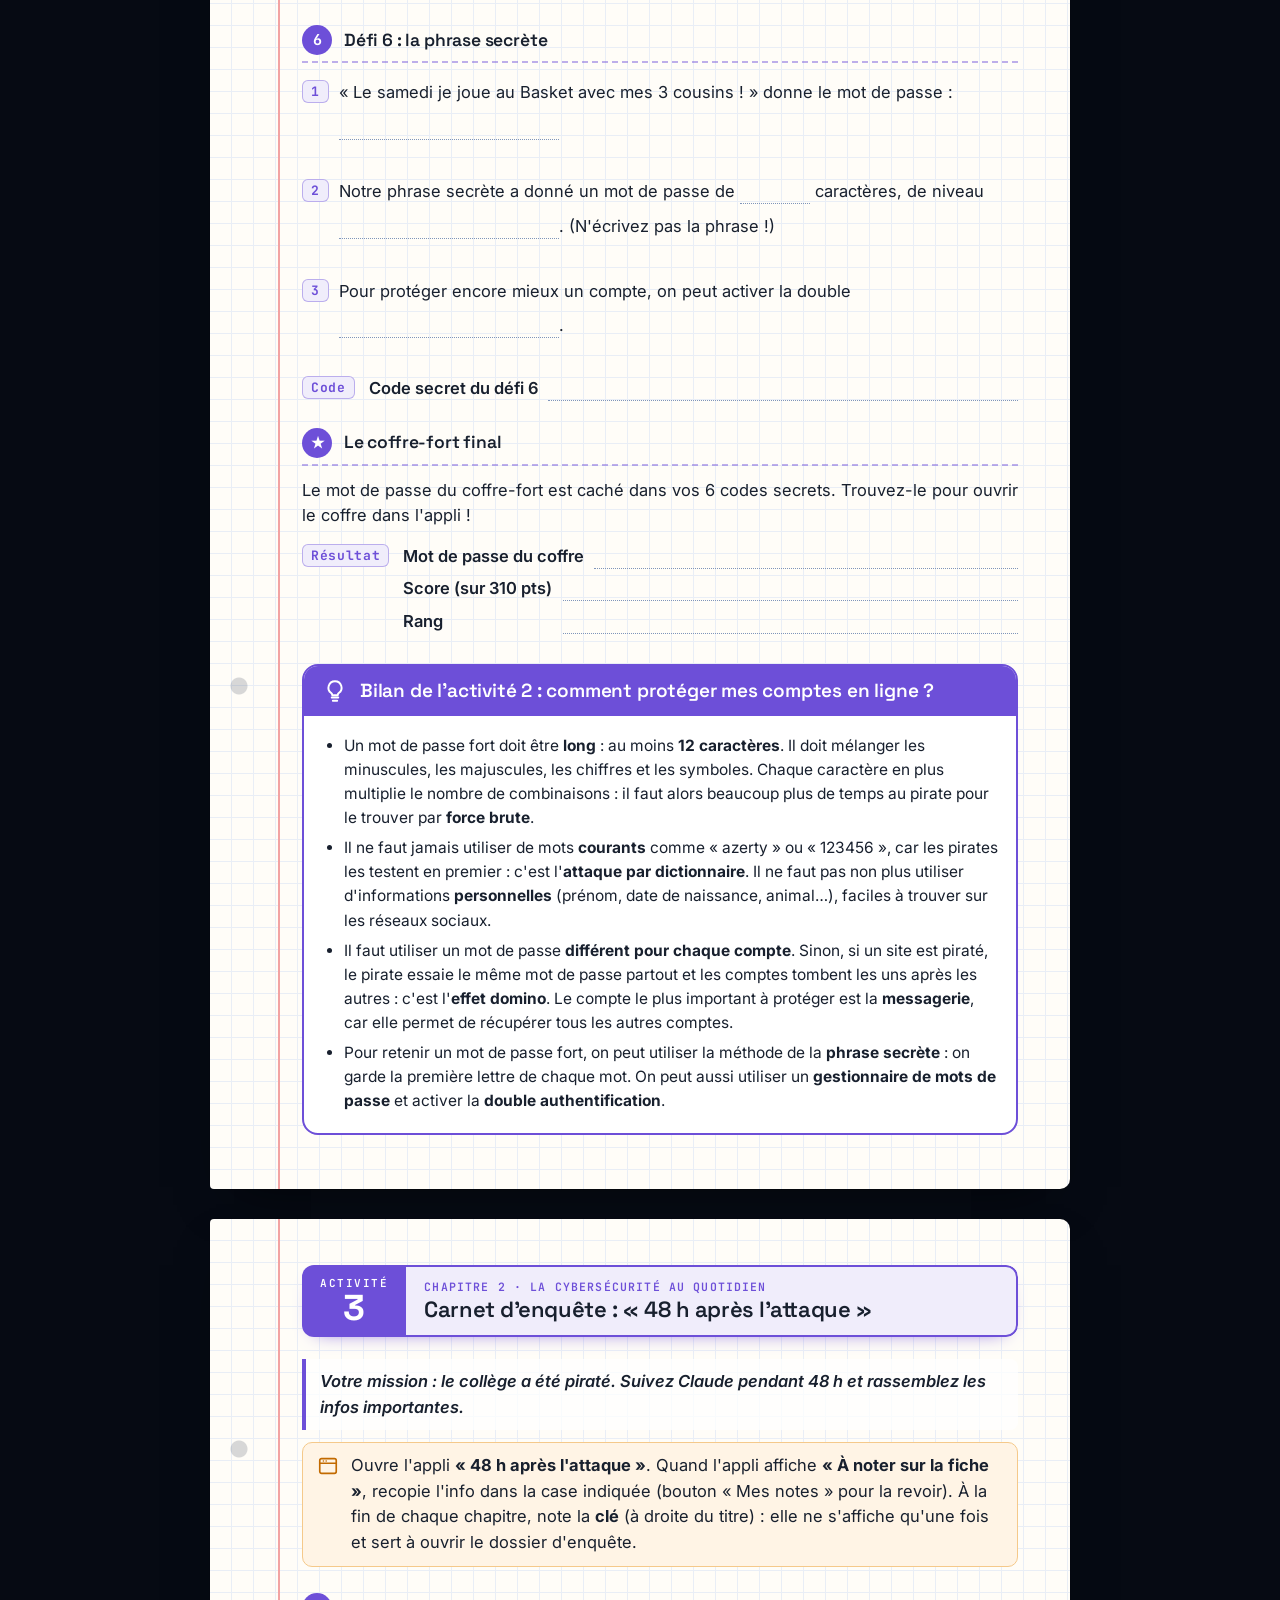
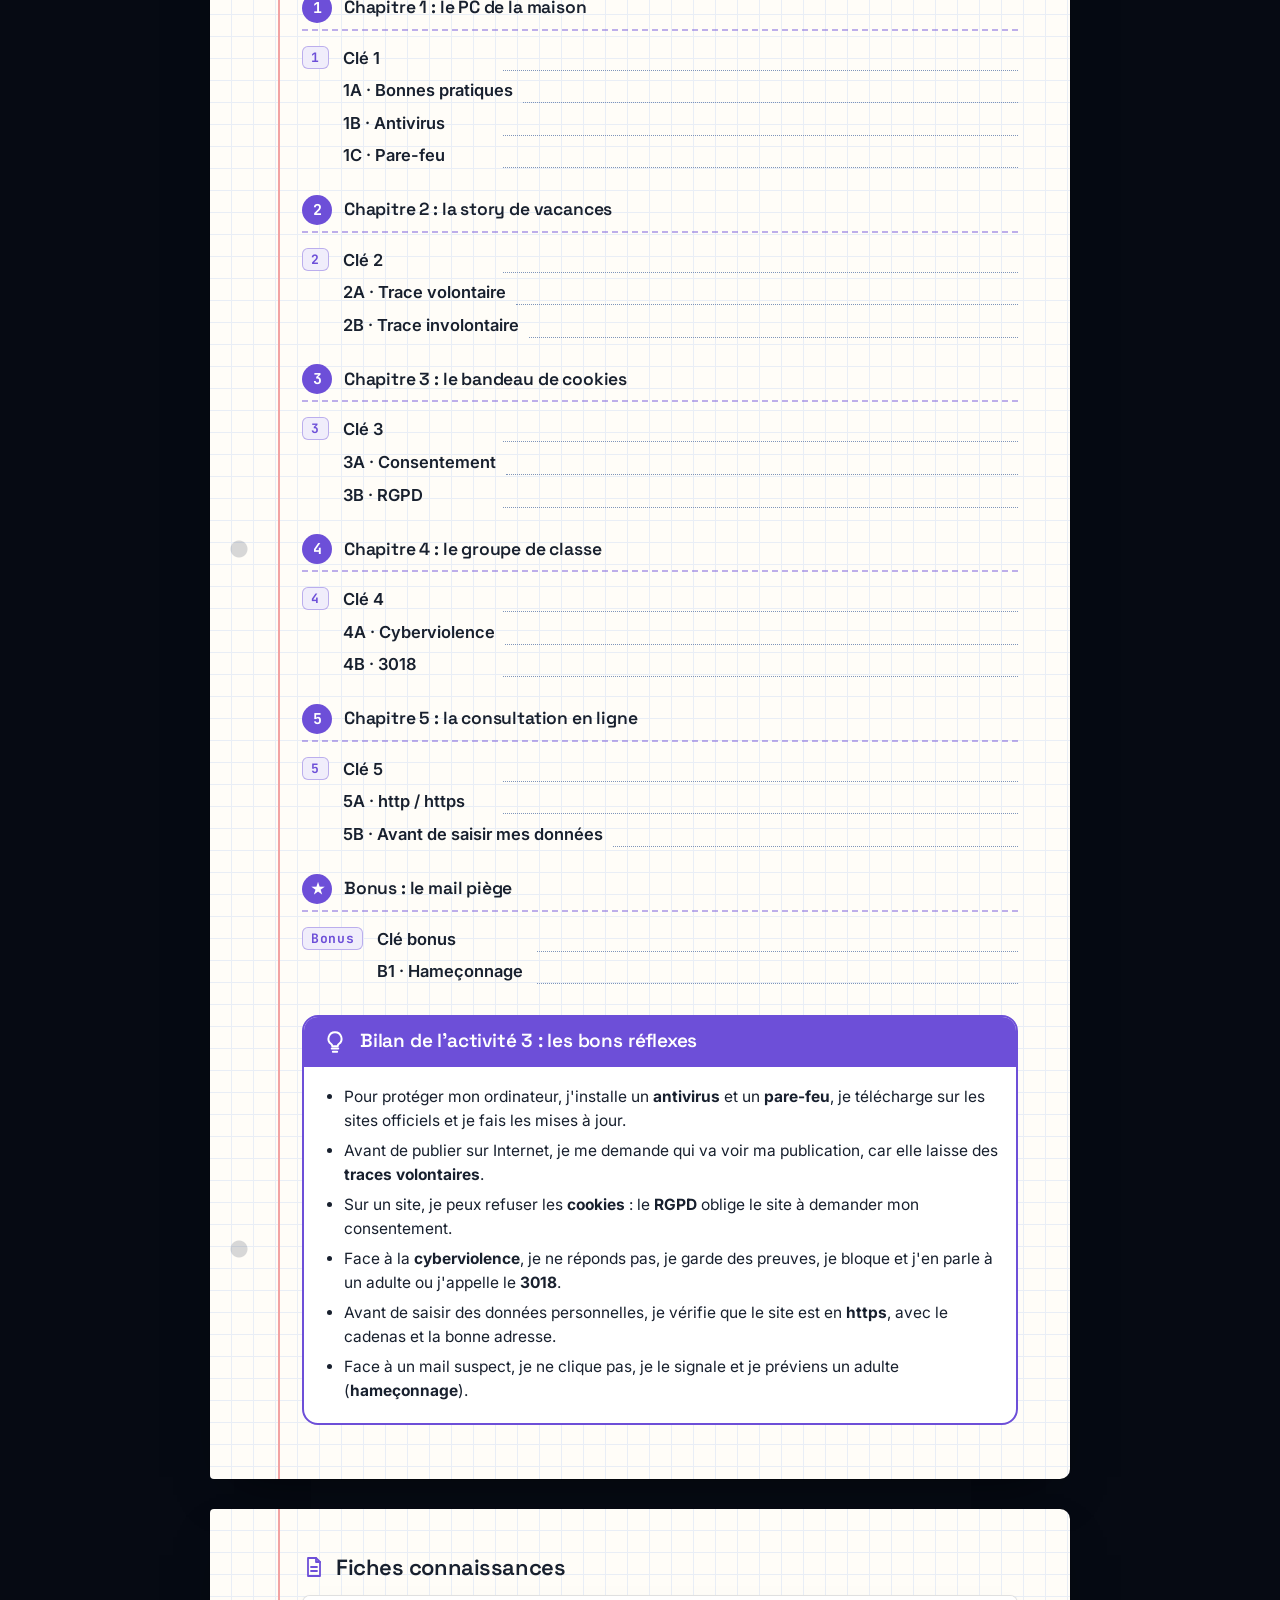
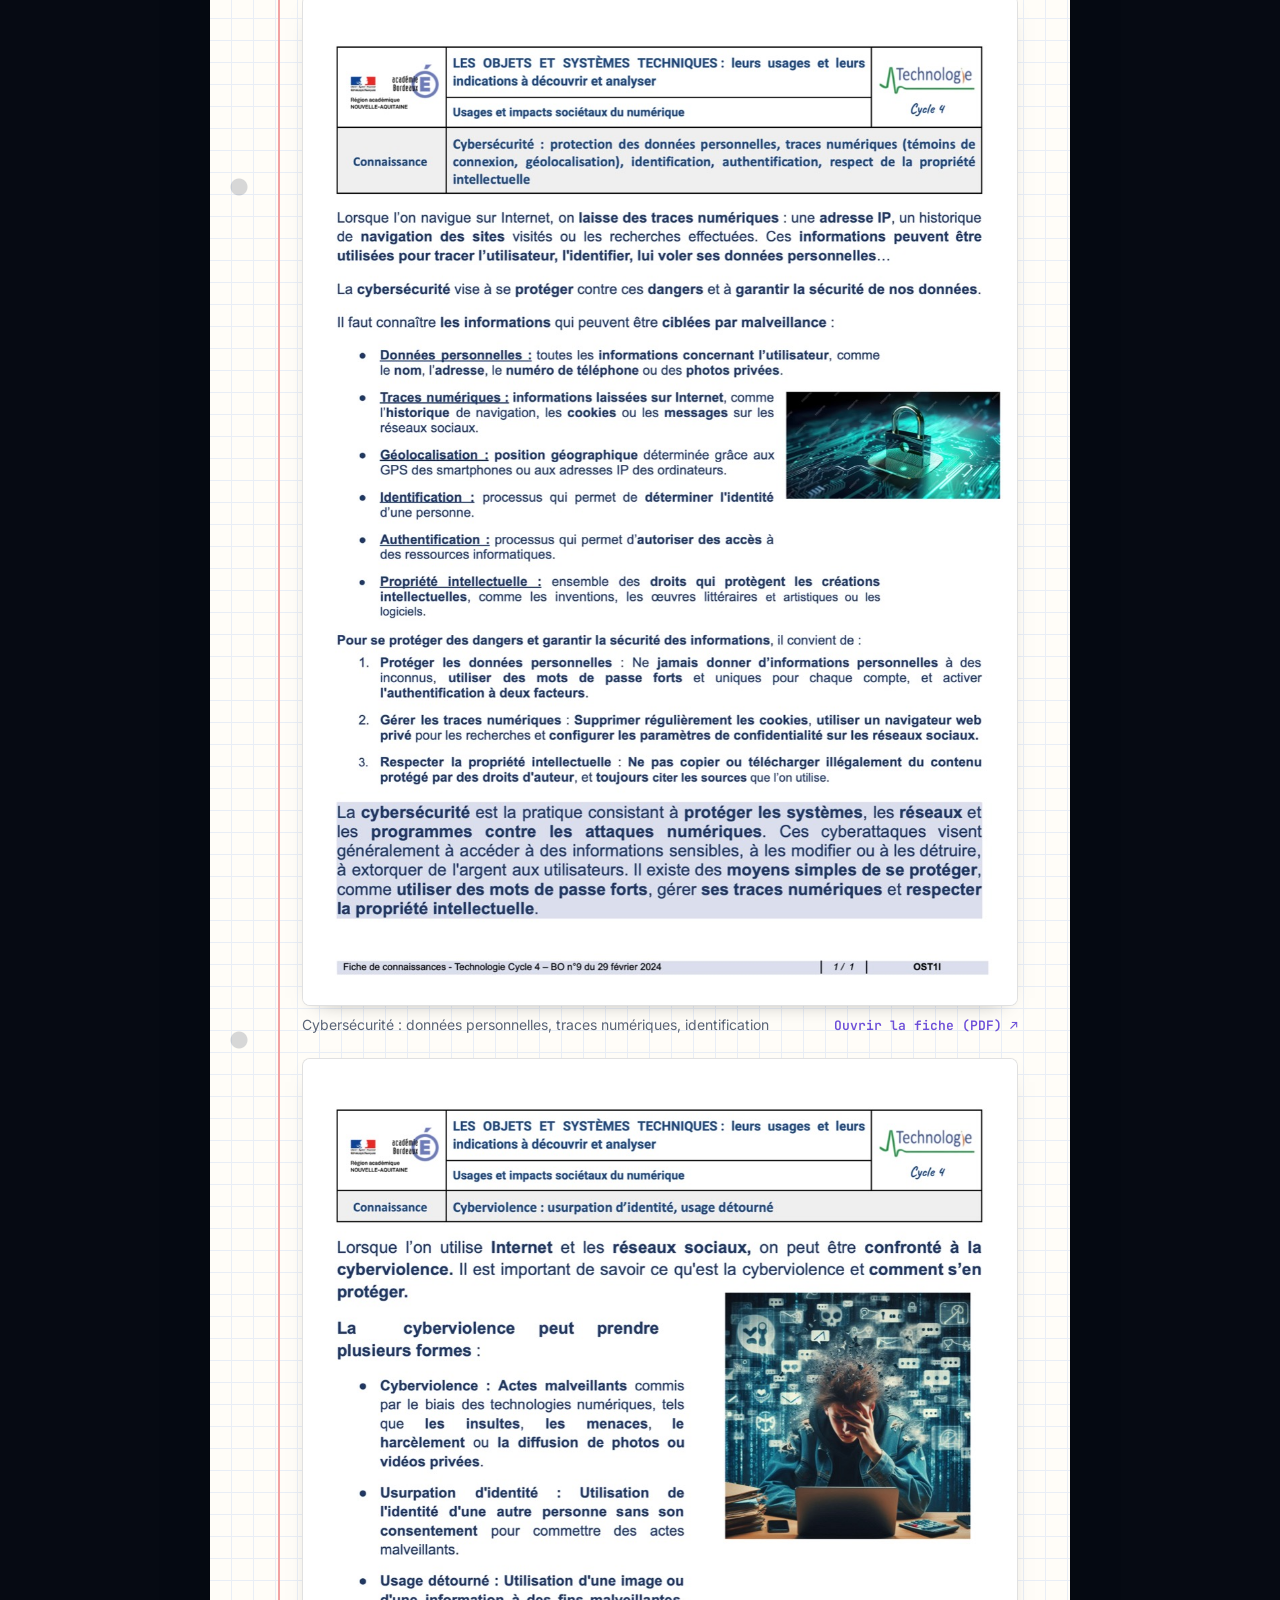
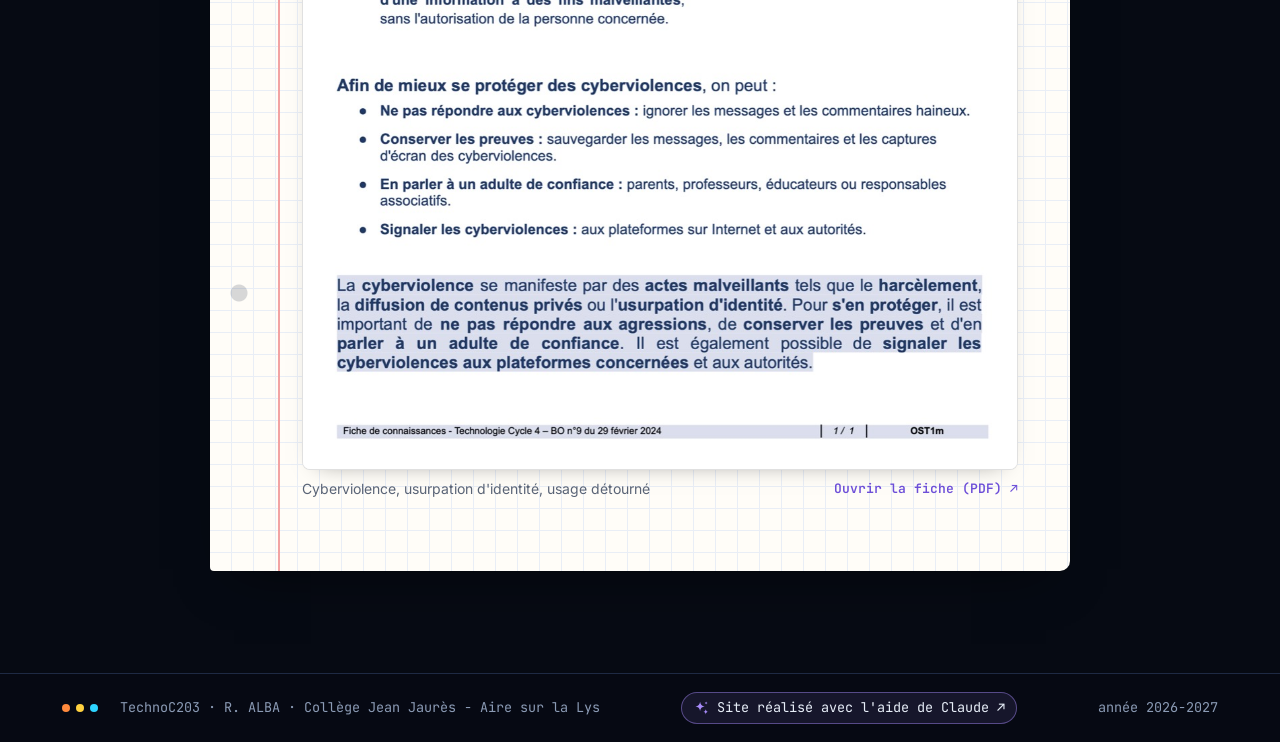
==== commit 122aaea8: "Blaise Robotics : logo officiel du concours (page concours, cartes, chapitre, cahier) Co-Authored-By" ====
--- a/cahier.html
+++ b/cahier.html
@@ -6,12 +6,12 @@
 <title>Mon cahier — TechnoC203</title>
 <link rel="preconnect" href="https://fonts.googleapis.com"><link rel="preconnect" href="https://fonts.gstatic.com" crossorigin>
 <link rel="stylesheet" href="https://fonts.googleapis.com/css2?family=Audiowide&family=Inter:wght@400;500;600&family=Space+Grotesk:wght@500;600;700&family=JetBrains+Mono:wght@400;500;700&family=Patrick+Hand&display=swap">
-<link rel="stylesheet" href="assets/css/style.css?v=20261123133729">
-<link rel="stylesheet" href="assets/css/cahier.css?v=20261123133729">
-<script src="assets/js/site.js?v=20261123133729"></script>
-<script src="assets/js/data/chapitres/liste.js?v=20261123133729"></script>
-<script src="assets/js/data/visibilite.js?v=20261123133729"></script>
-<script src="assets/js/data/cahier.js?v=20261123133729"></script>
+<link rel="stylesheet" href="assets/css/style.css?v=20261128060539">
+<link rel="stylesheet" href="assets/css/cahier.css?v=20261128060539">
+<script src="assets/js/site.js?v=20261128060539"></script>
+<script src="assets/js/data/chapitres/liste.js?v=20261128060539"></script>
+<script src="assets/js/data/visibilite.js?v=20261128060539"></script>
+<script src="assets/js/data/cahier.js?v=20261128060539"></script>
 </head>
 <body>
 <main>
@@ -42,6 +42,6 @@
   <div id="cahier"></div>
 </main>
 
-<script src="assets/js/cahier.js?v=20261123133729"></script>
+<script src="assets/js/cahier.js?v=20261128060539"></script>
 </body>
 </html>
--- a/assets/css/style.css
+++ b/assets/css/style.css
@@ -318,11 +318,17 @@
 .contest-hero{position:relative; overflow:hidden; border-radius:22px; padding:40px 34px; margin-bottom:34px; border:1px solid var(--line-2);
   background:radial-gradient(600px 300px at 90% 10%, color-mix(in srgb, var(--t3) 35%, transparent), transparent 70%),
              radial-gradient(500px 300px at 0% 100%, color-mix(in srgb, var(--information) 25%, transparent), transparent 70%), var(--surface);
-  display:grid; grid-template-columns:1fr 220px; gap:20px; align-items:center}
+  display:grid; grid-template-columns:1fr 280px; gap:24px; align-items:center}
 .contest-hero h1{font-size:clamp(38px,6vw,64px)}
 .contest-hero p{color:var(--muted)}
 .contest-hero .robot{width:100%; height:auto; color:var(--t3)}
-@media (max-width:760px){ .contest-hero{grid-template-columns:1fr} .contest-hero .robot{max-width:150px} }
+.contest-logo{background:#fff; border-radius:18px; padding:14px; box-shadow:0 16px 40px -18px rgba(0,0,0,.6); transform:rotate(2deg)}
+.contest-logo img{display:block; width:100%; height:auto}
+.card-icon.card-logo{display:flex; width:max-content; height:58px; padding:5px 7px; background:#fff; border-color:var(--line)}
+.card-icon.card-logo img{height:46px; width:auto; max-width:none; display:block}
+.chap-titre.avec-logo{display:flex; align-items:center; justify-content:space-between; gap:20px; flex-wrap:wrap}
+.chap-logo{height:96px; width:auto; background:#fff; border-radius:14px; padding:8px; box-shadow:var(--shadow)}
+@media (max-width:760px){ .contest-hero{grid-template-columns:1fr} .contest-hero .robot{max-width:150px} .contest-logo{max-width:240px} }
 .countdown{display:flex; gap:10px; margin-top:20px; flex-wrap:wrap}
 .countdown div{background:var(--bg); border:1px solid var(--line-2); border-radius:12px; padding:10px 14px; text-align:center; min-width:78px}
 .countdown b{display:block; font-family:var(--f-mono); font-size:28px; color:var(--accent); text-shadow:0 0 18px var(--accent)}
--- a/assets/css/cahier.css
+++ b/assets/css/cahier.css
@@ -180,6 +180,10 @@
 .cc-sommaire li{display:flex; gap:12px; align-items:center; padding:9px 14px; border-radius:10px; background:#fff; border:1px solid #D9E1EC}
 .cc-sommaire li .n{display:grid; place-items:center; width:28px; height:28px; border-radius:8px; background:var(--k); color:#fff; font:700 13px var(--f-mono); flex:none}
 
+.cc-logo{position:absolute; right:52px; top:96px; width:150px; height:auto; background:#fff; border-radius:12px; padding:6px; box-shadow:0 8px 20px -12px rgba(0,0,0,.5); transform:rotate(3deg)}
+.som-logo{margin-left:auto; height:34px; width:auto; background:#fff; border-radius:6px; padding:2px 4px}
+@media screen and (max-width:720px){ .cc-logo{width:96px; right:16px; top:80px} }
+
 /* sommaire général */
 .som h2{font-size:28px; margin:0 0 20px}
 .som-chap{--k:#0A84C6; margin:0 0 18px; border-radius:14px; overflow:hidden; border:2px solid var(--k); background:#fff}
@@ -259,7 +263,13 @@
   main{max-width:none; padding:0; margin:0}
   .panel{display:none !important}
   body[data-print=tout] .panel, body:not([data-print=tout]) .panel.actif{display:block !important}
-  .feuille{max-width:none; margin:0; border-radius:0; box-shadow:none; padding:10mm 10mm 10mm 22mm; break-after:page}
+  /* les activités s'enchaînent ; seules les pages de garde occupent une page entière */
+  .feuille{max-width:none; margin:0; border-radius:0; box-shadow:none; padding:7mm 10mm 7mm 22mm; break-after:auto; break-before:auto}
+  .couv{break-before:page; break-after:page}
+  .panel > .feuille:first-child{break-before:auto}
+  .som{break-after:page}
+  .act-band{margin-top:2mm}
+  .fiches-titre{break-before:page}
   .feuille::before{left:15mm}
   .feuille::after{display:none}
   .couv{min-height:272mm; padding-top:12mm; page:couverture}
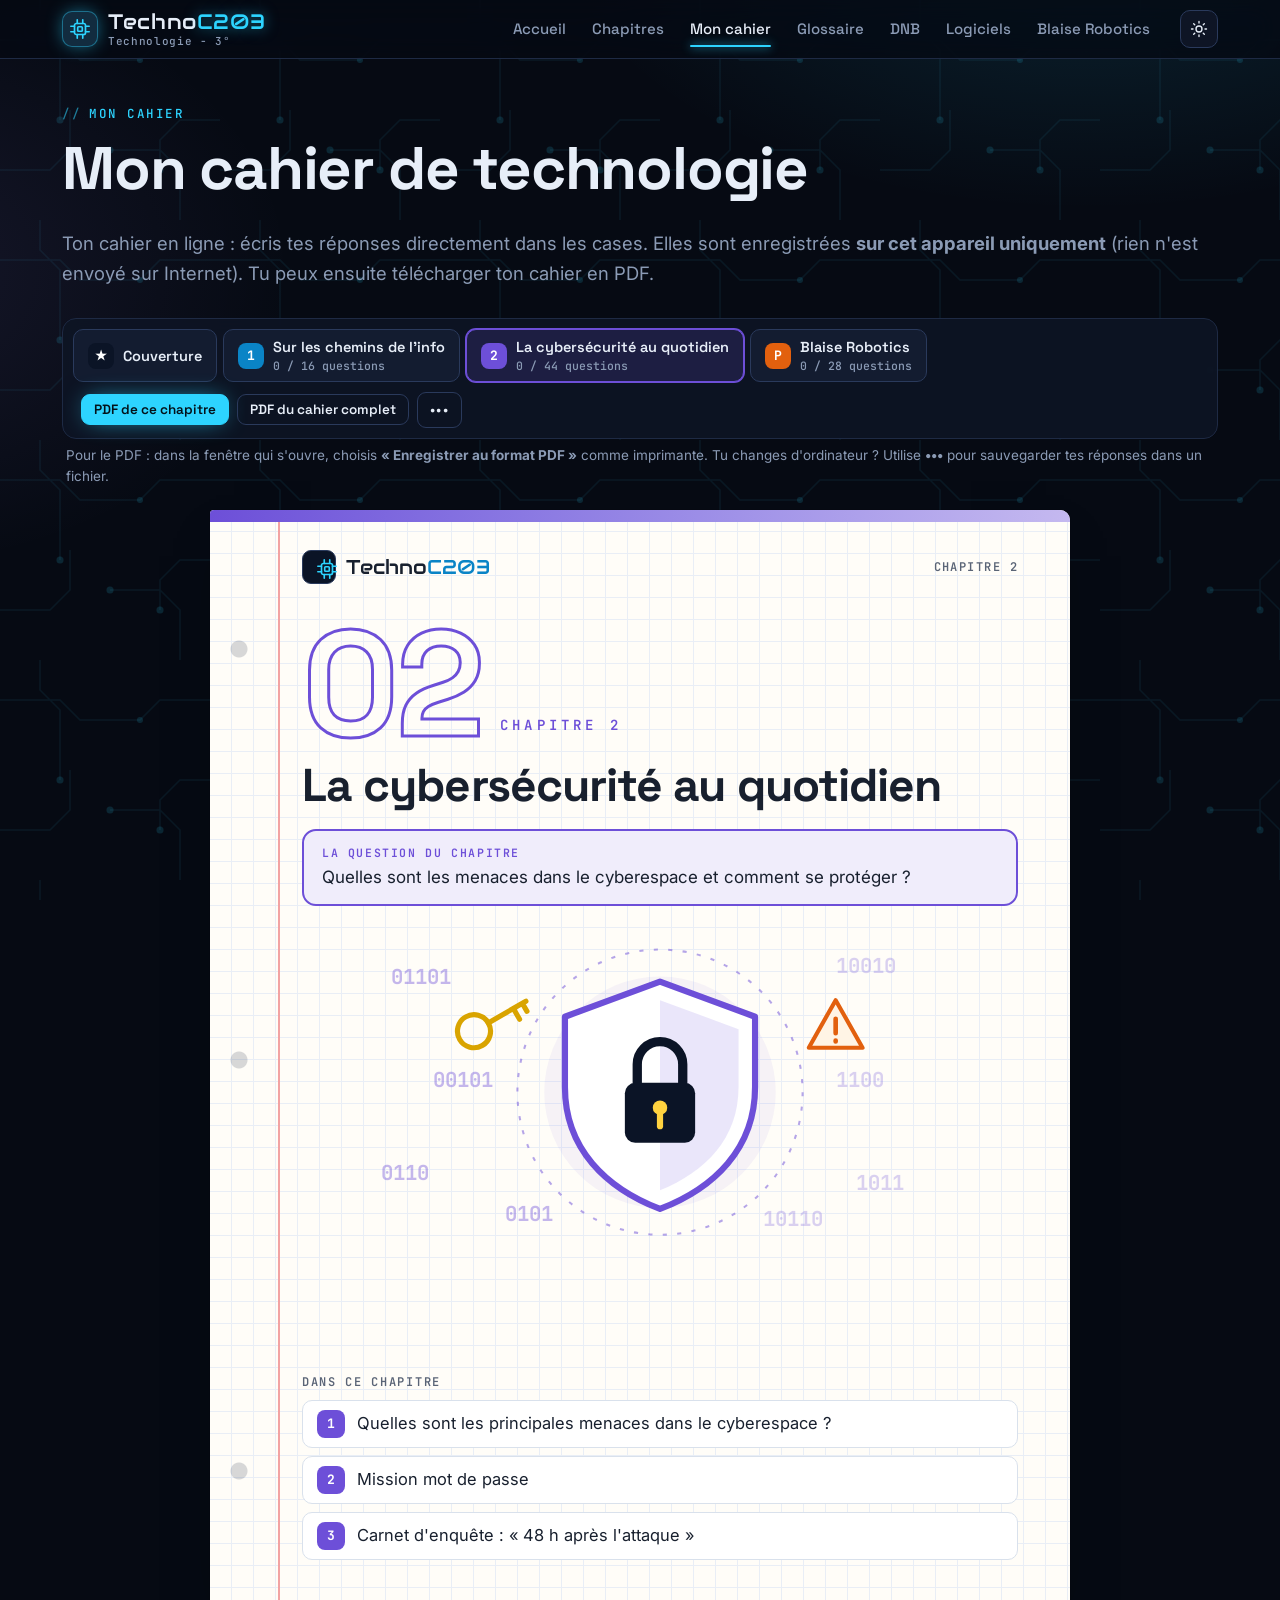
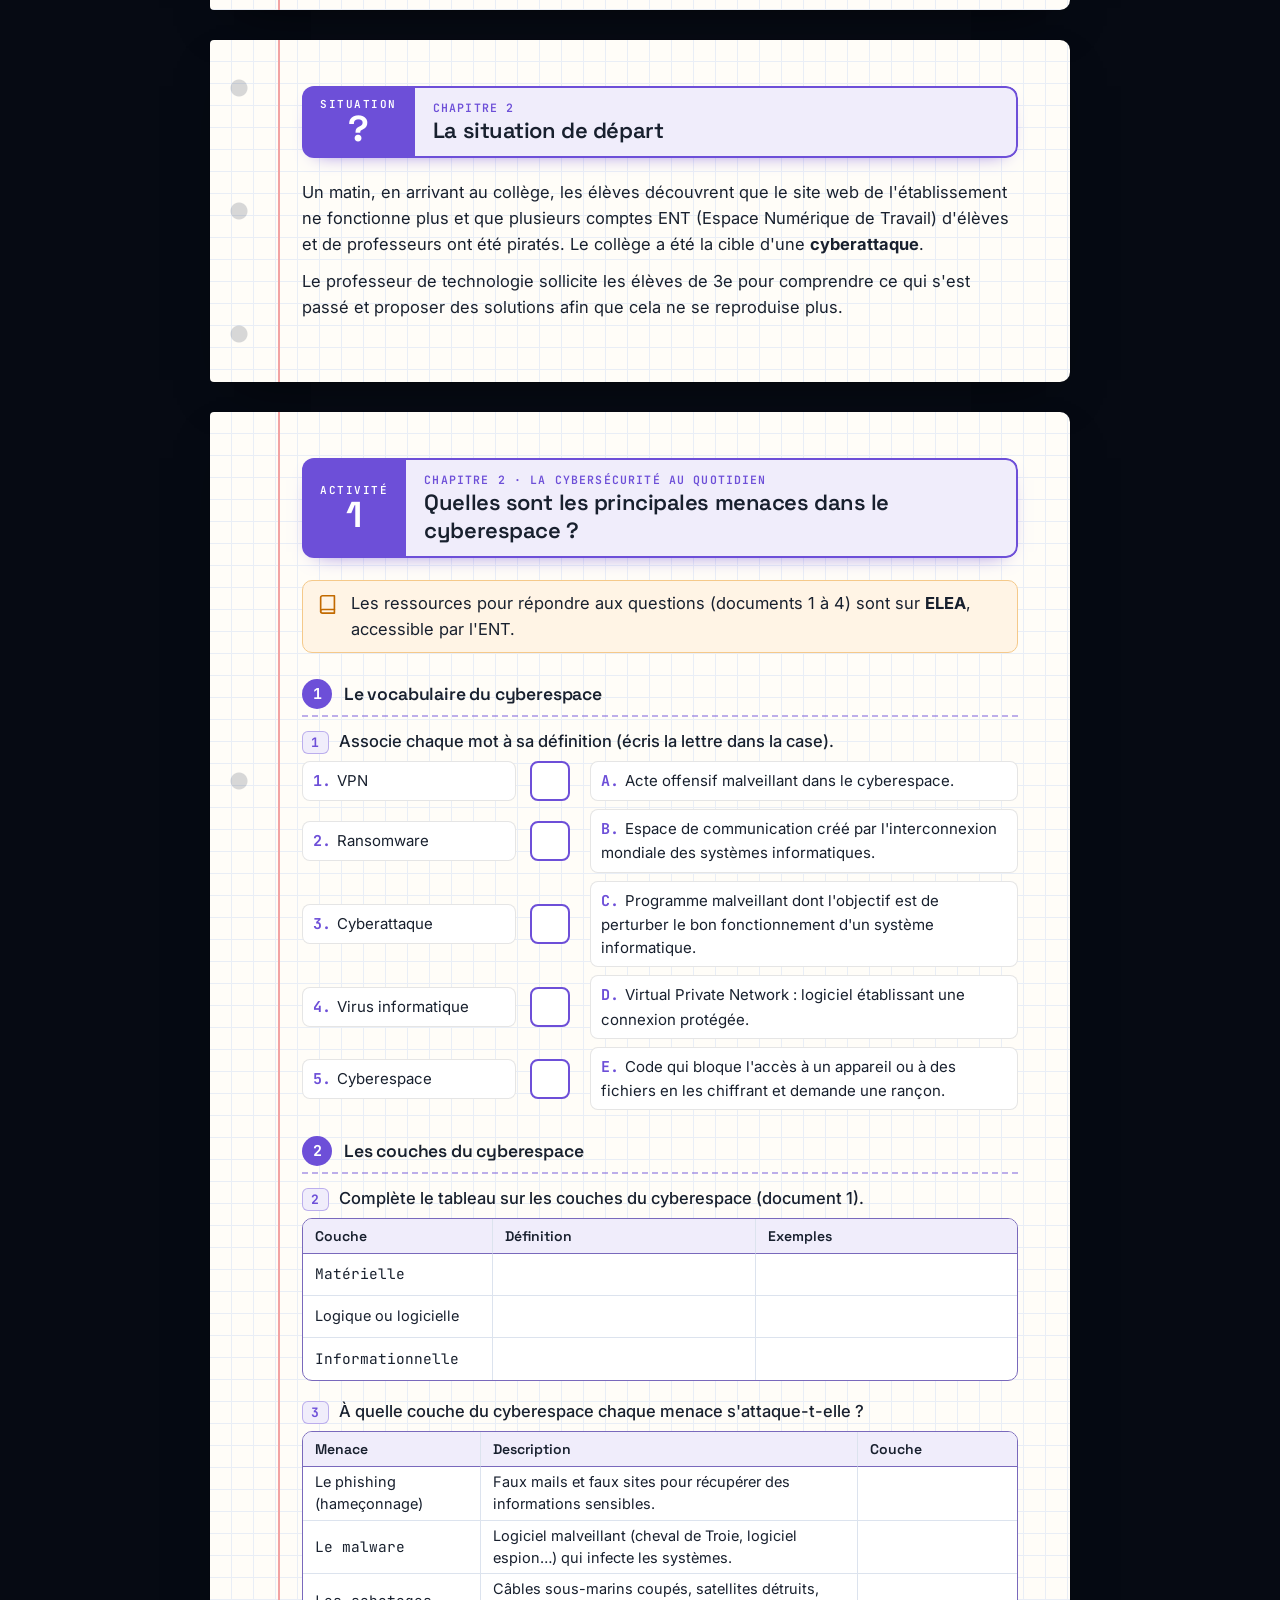
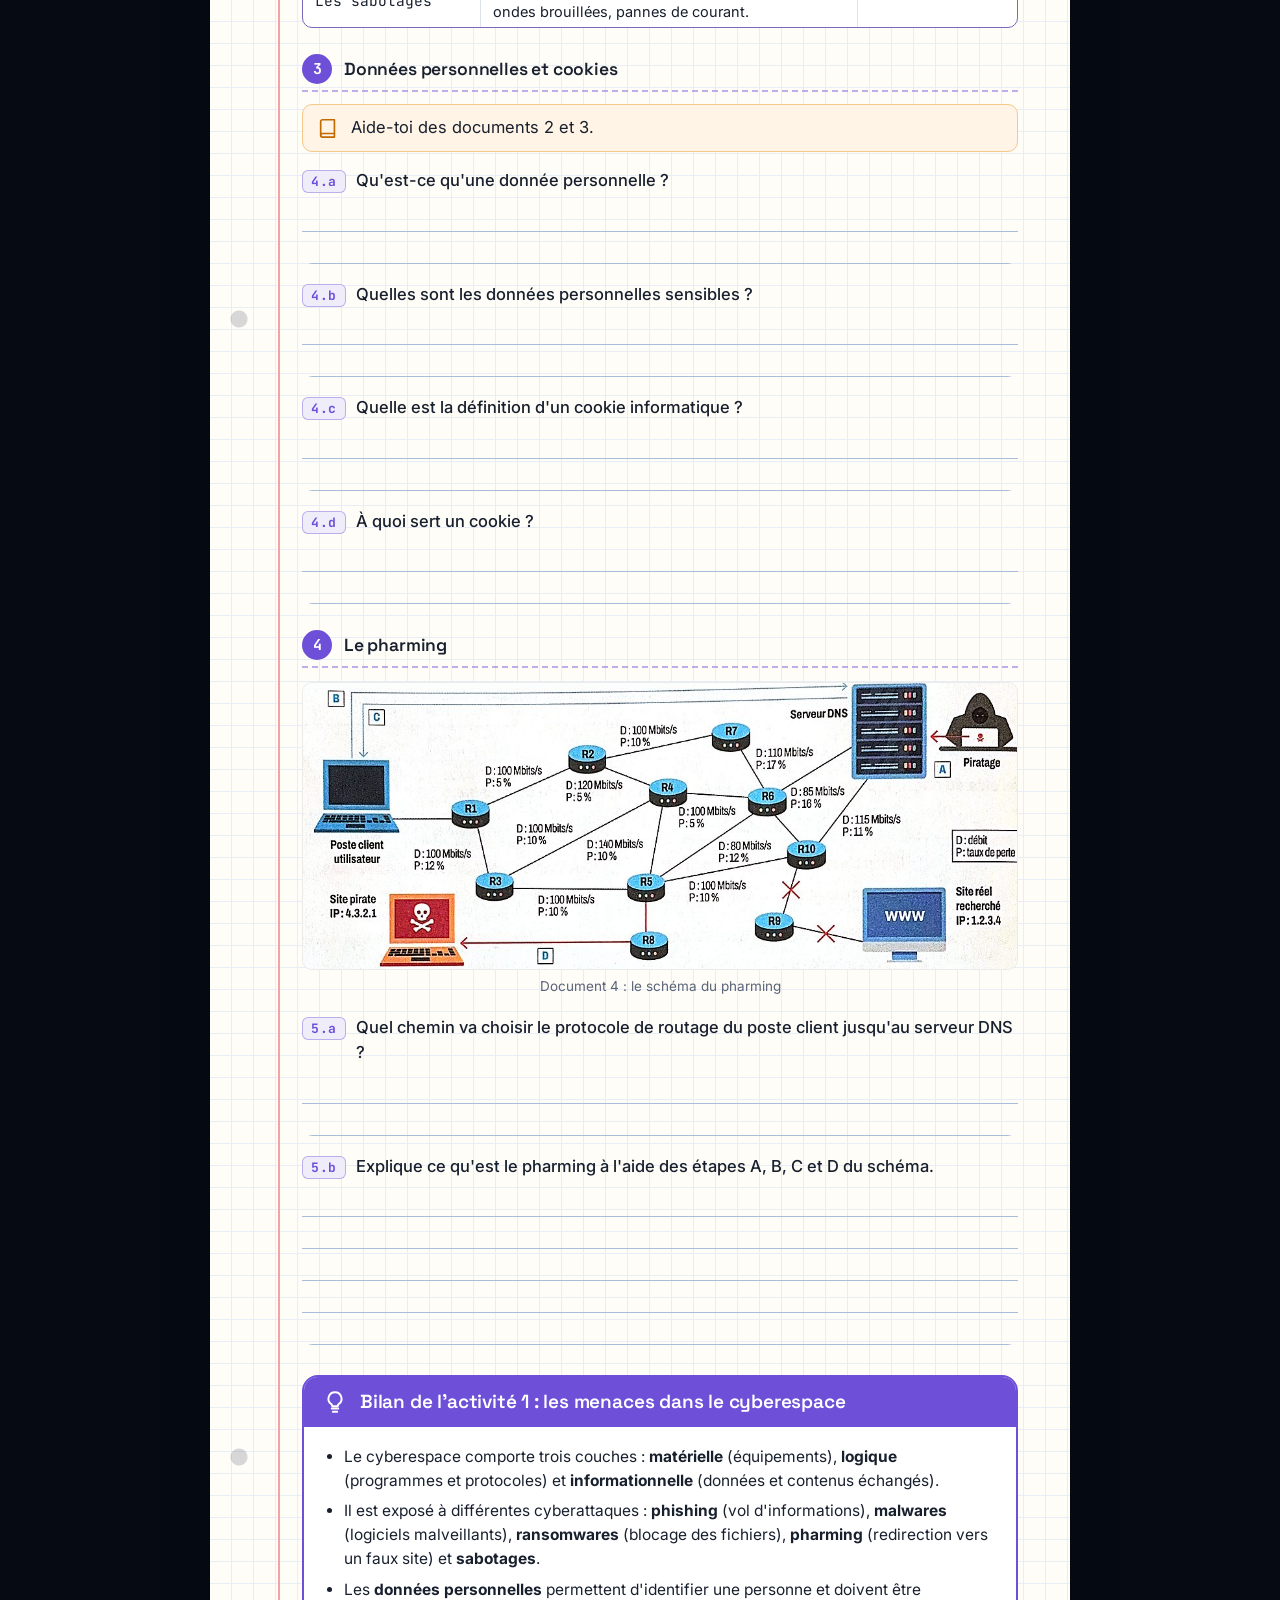
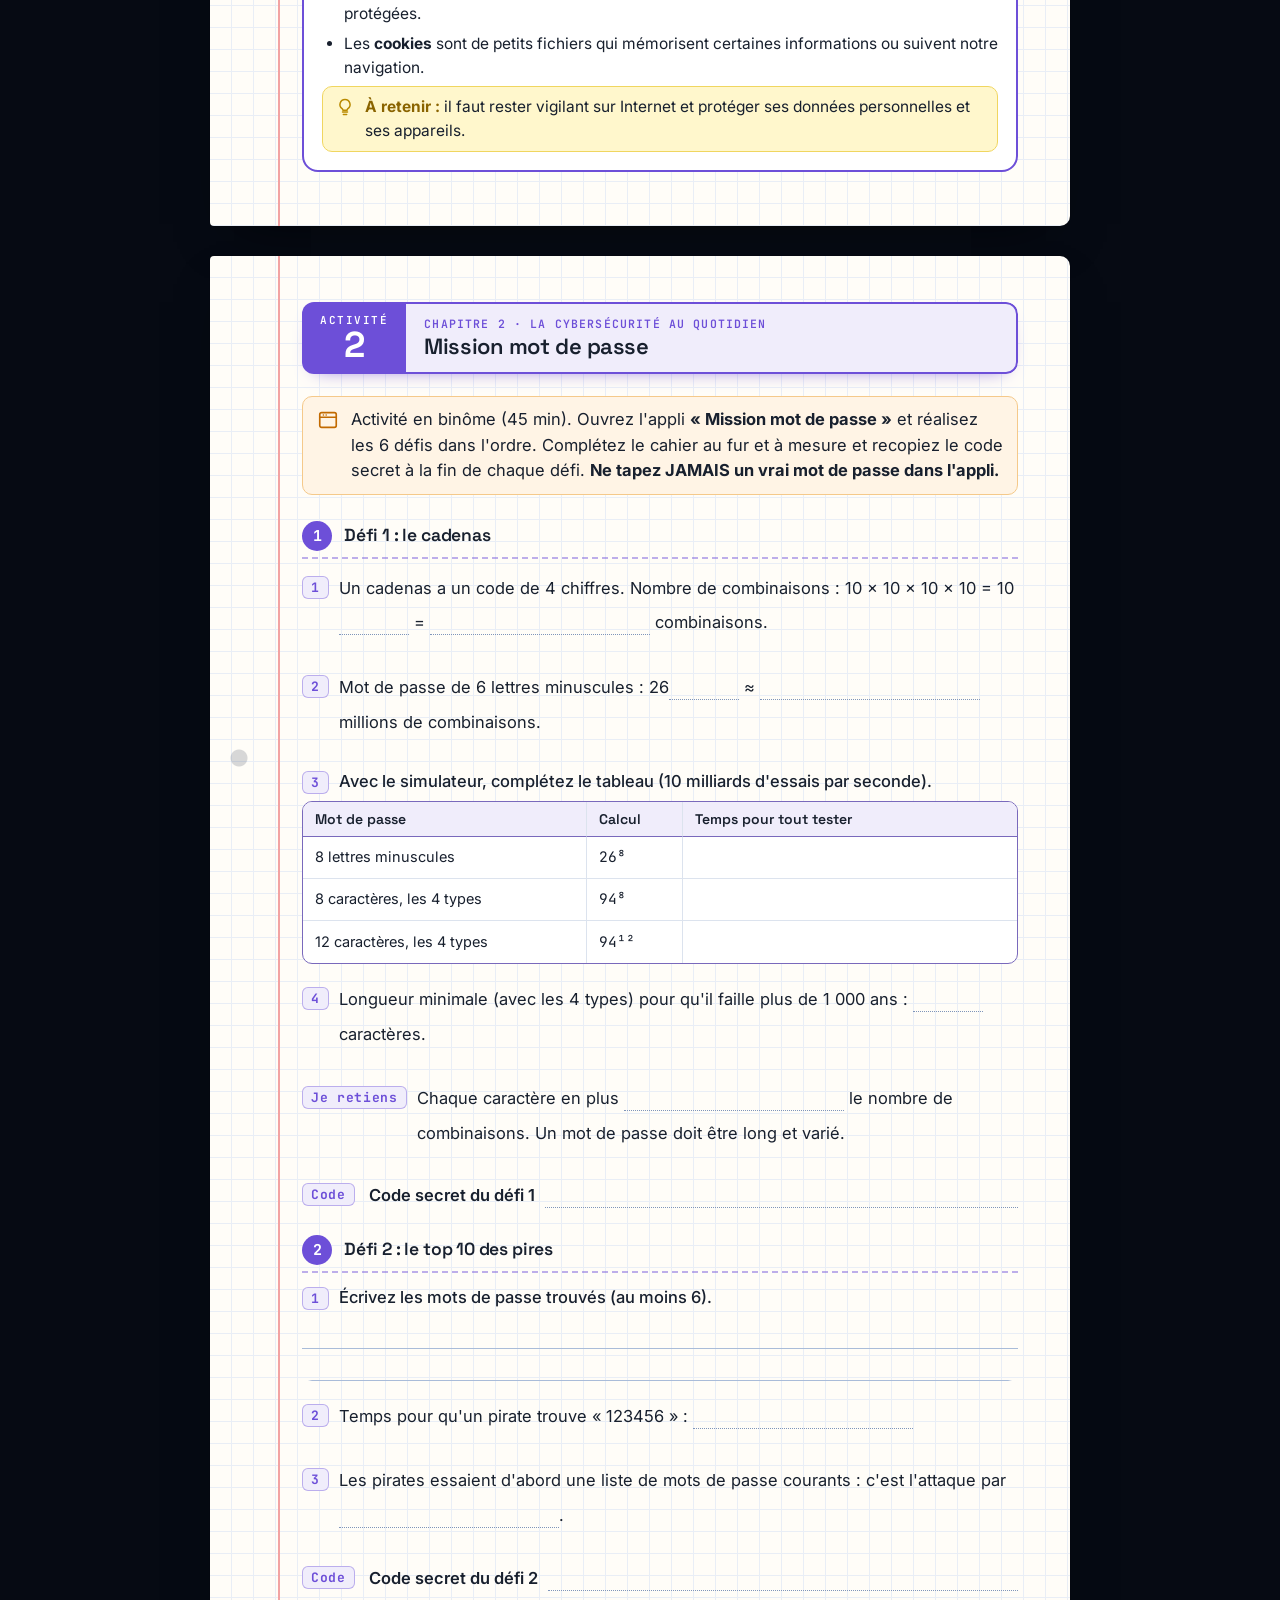
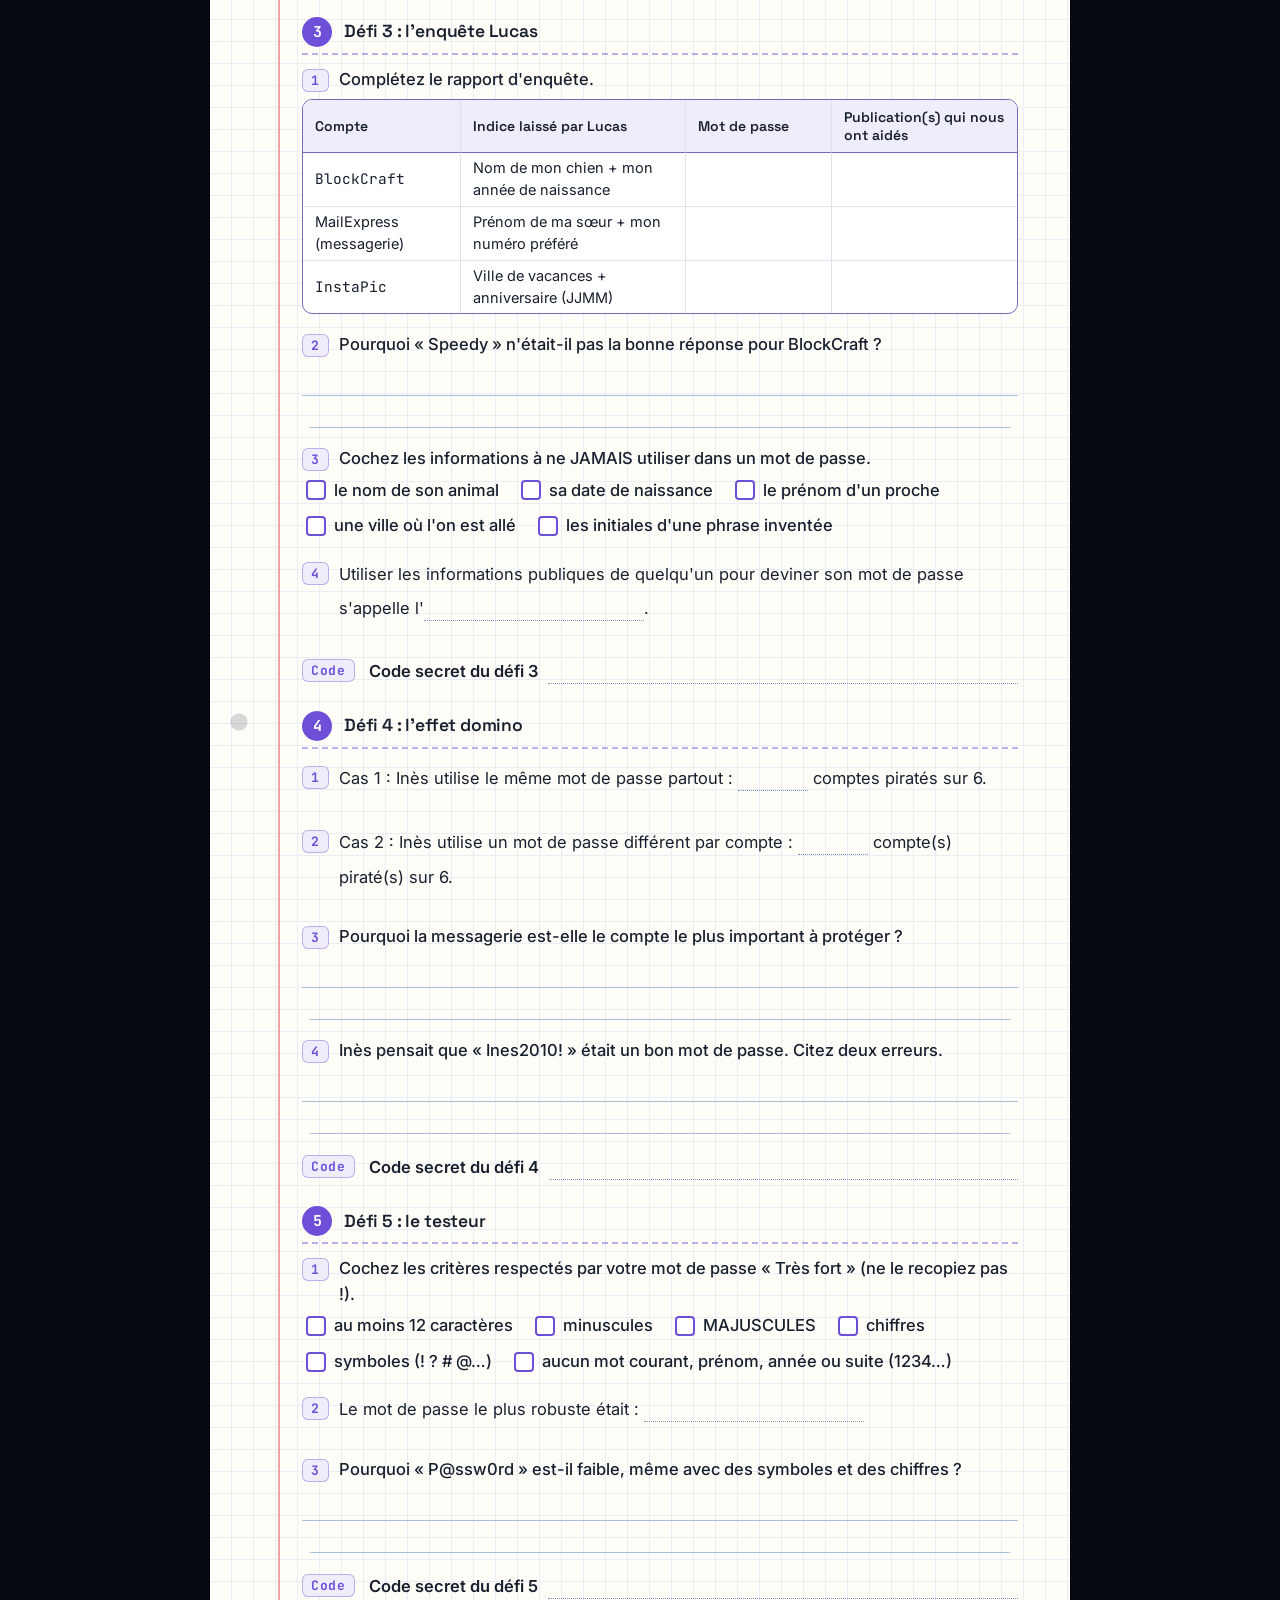
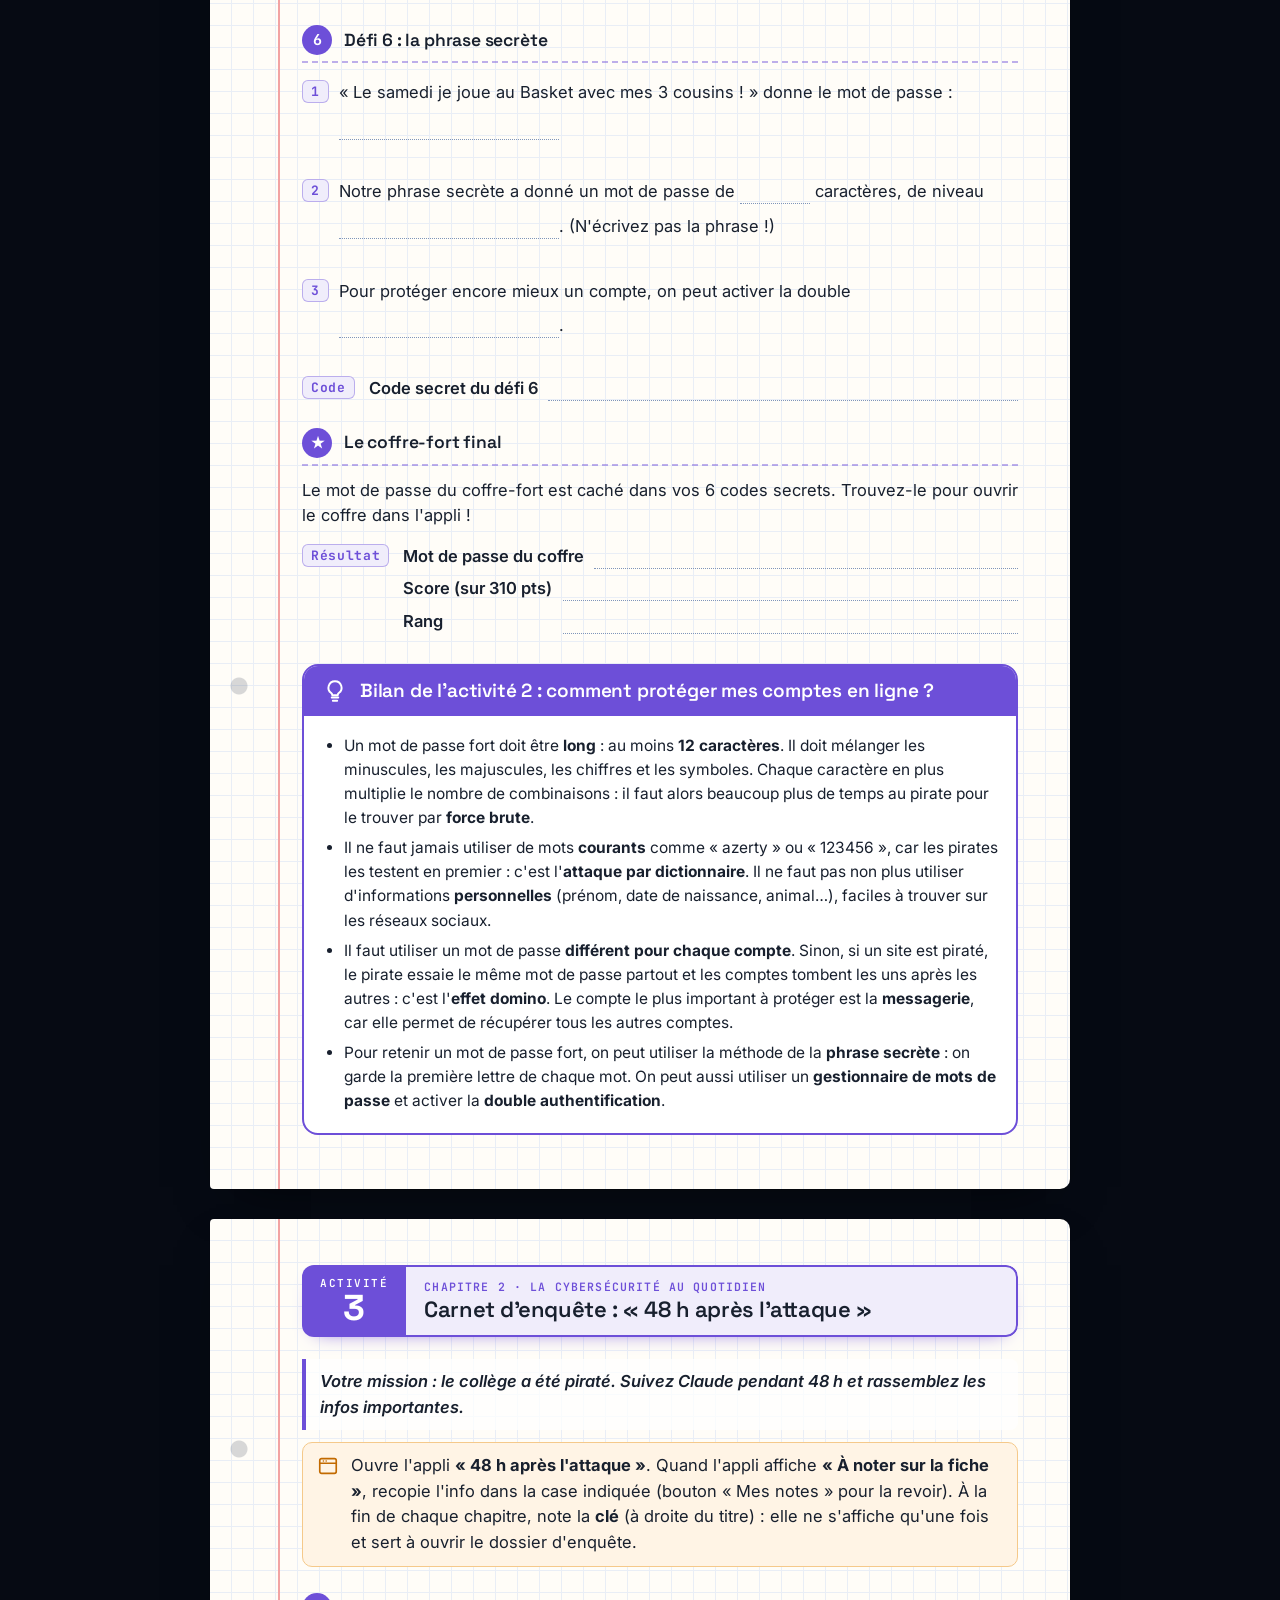
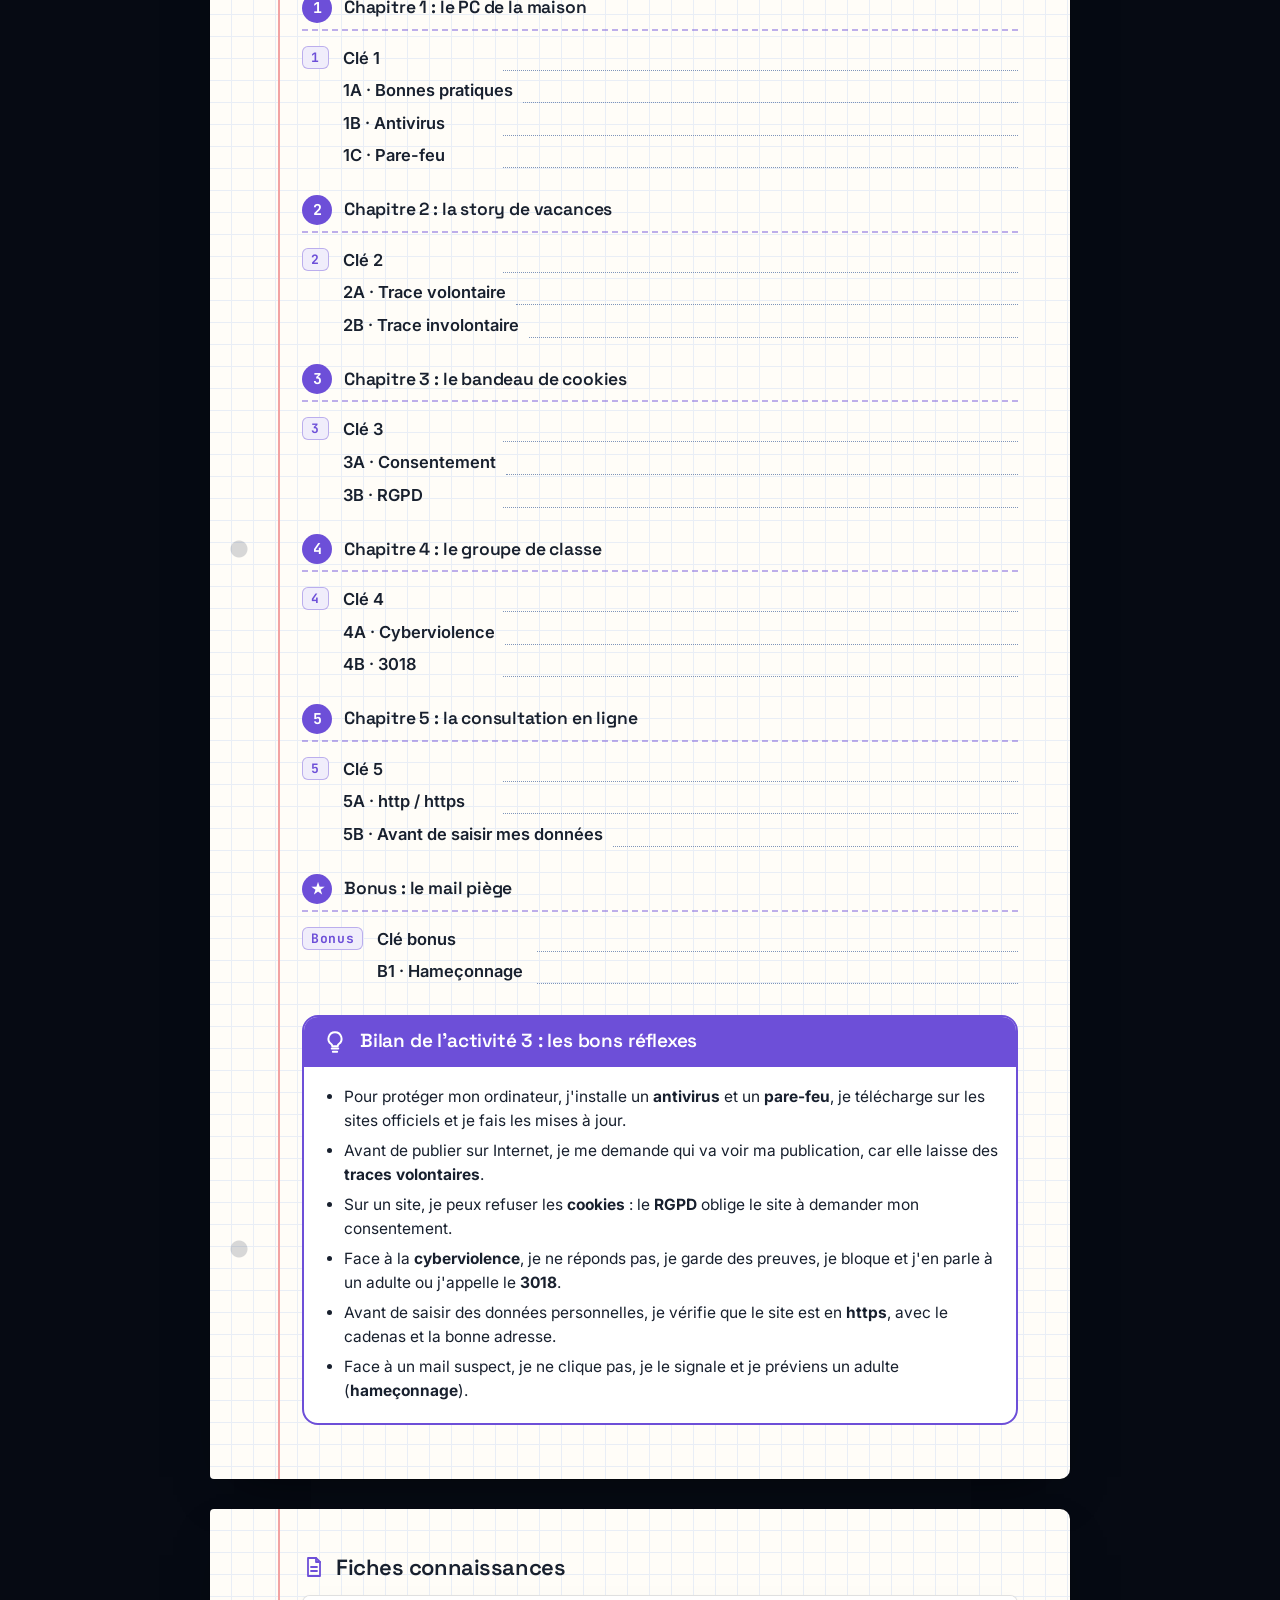
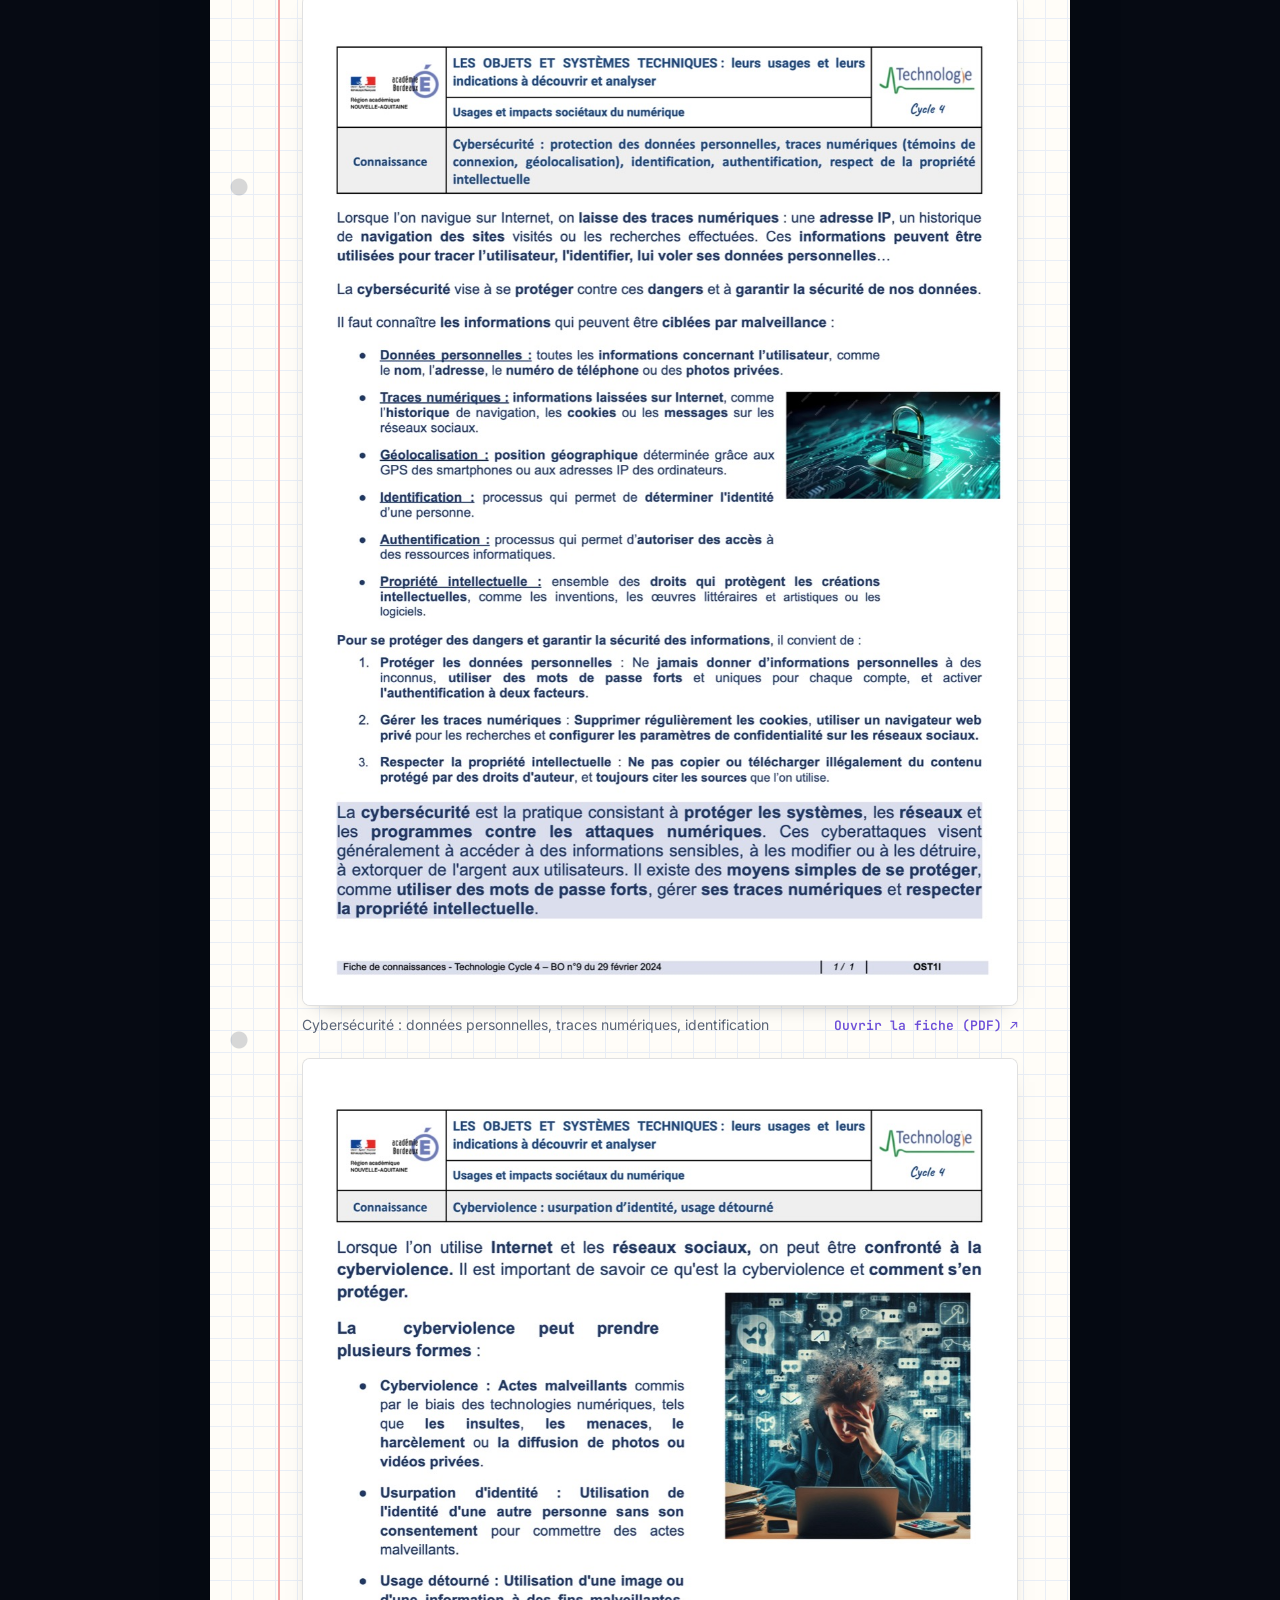
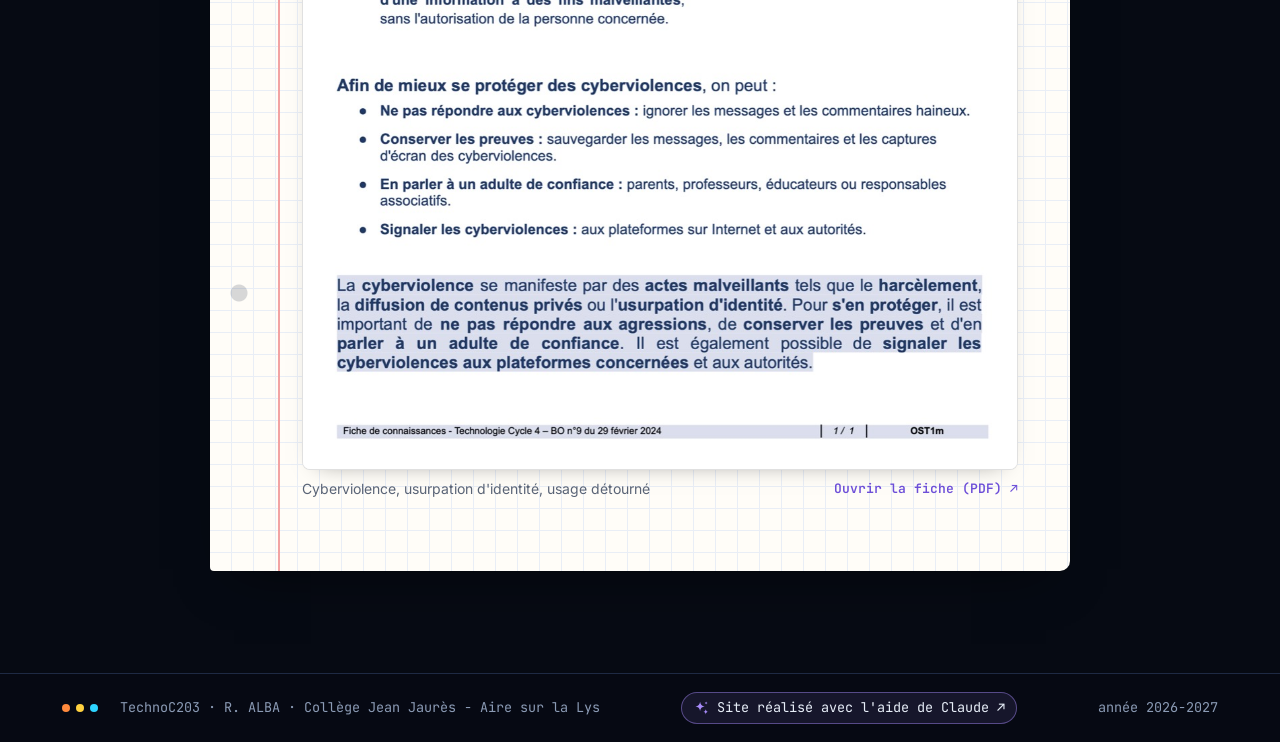
==== commit d3547a46: "Activité 2.1 : appli « Du règlement au cahier des charges » (projet, concours, cahier, glossaire) Co" ====
--- a/cahier.html
+++ b/cahier.html
@@ -6,12 +6,12 @@
 <title>Mon cahier — TechnoC203</title>
 <link rel="preconnect" href="https://fonts.googleapis.com"><link rel="preconnect" href="https://fonts.gstatic.com" crossorigin>
 <link rel="stylesheet" href="https://fonts.googleapis.com/css2?family=Audiowide&family=Inter:wght@400;500;600&family=Space+Grotesk:wght@500;600;700&family=JetBrains+Mono:wght@400;500;700&family=Patrick+Hand&display=swap">
-<link rel="stylesheet" href="assets/css/style.css?v=20261128060539">
-<link rel="stylesheet" href="assets/css/cahier.css?v=20261128060539">
-<script src="assets/js/site.js?v=20261128060539"></script>
-<script src="assets/js/data/chapitres/liste.js?v=20261128060539"></script>
-<script src="assets/js/data/visibilite.js?v=20261128060539"></script>
-<script src="assets/js/data/cahier.js?v=20261128060539"></script>
+<link rel="stylesheet" href="assets/css/style.css?v=20261128065009">
+<link rel="stylesheet" href="assets/css/cahier.css?v=20261128065009">
+<script src="assets/js/site.js?v=20261128065009"></script>
+<script src="assets/js/data/chapitres/liste.js?v=20261128065009"></script>
+<script src="assets/js/data/visibilite.js?v=20261128065009"></script>
+<script src="assets/js/data/cahier.js?v=20261128065009"></script>
 </head>
 <body>
 <main>
@@ -42,6 +42,6 @@
   <div id="cahier"></div>
 </main>
 
-<script src="assets/js/cahier.js?v=20261128060539"></script>
+<script src="assets/js/cahier.js?v=20261128065009"></script>
 </body>
 </html>
